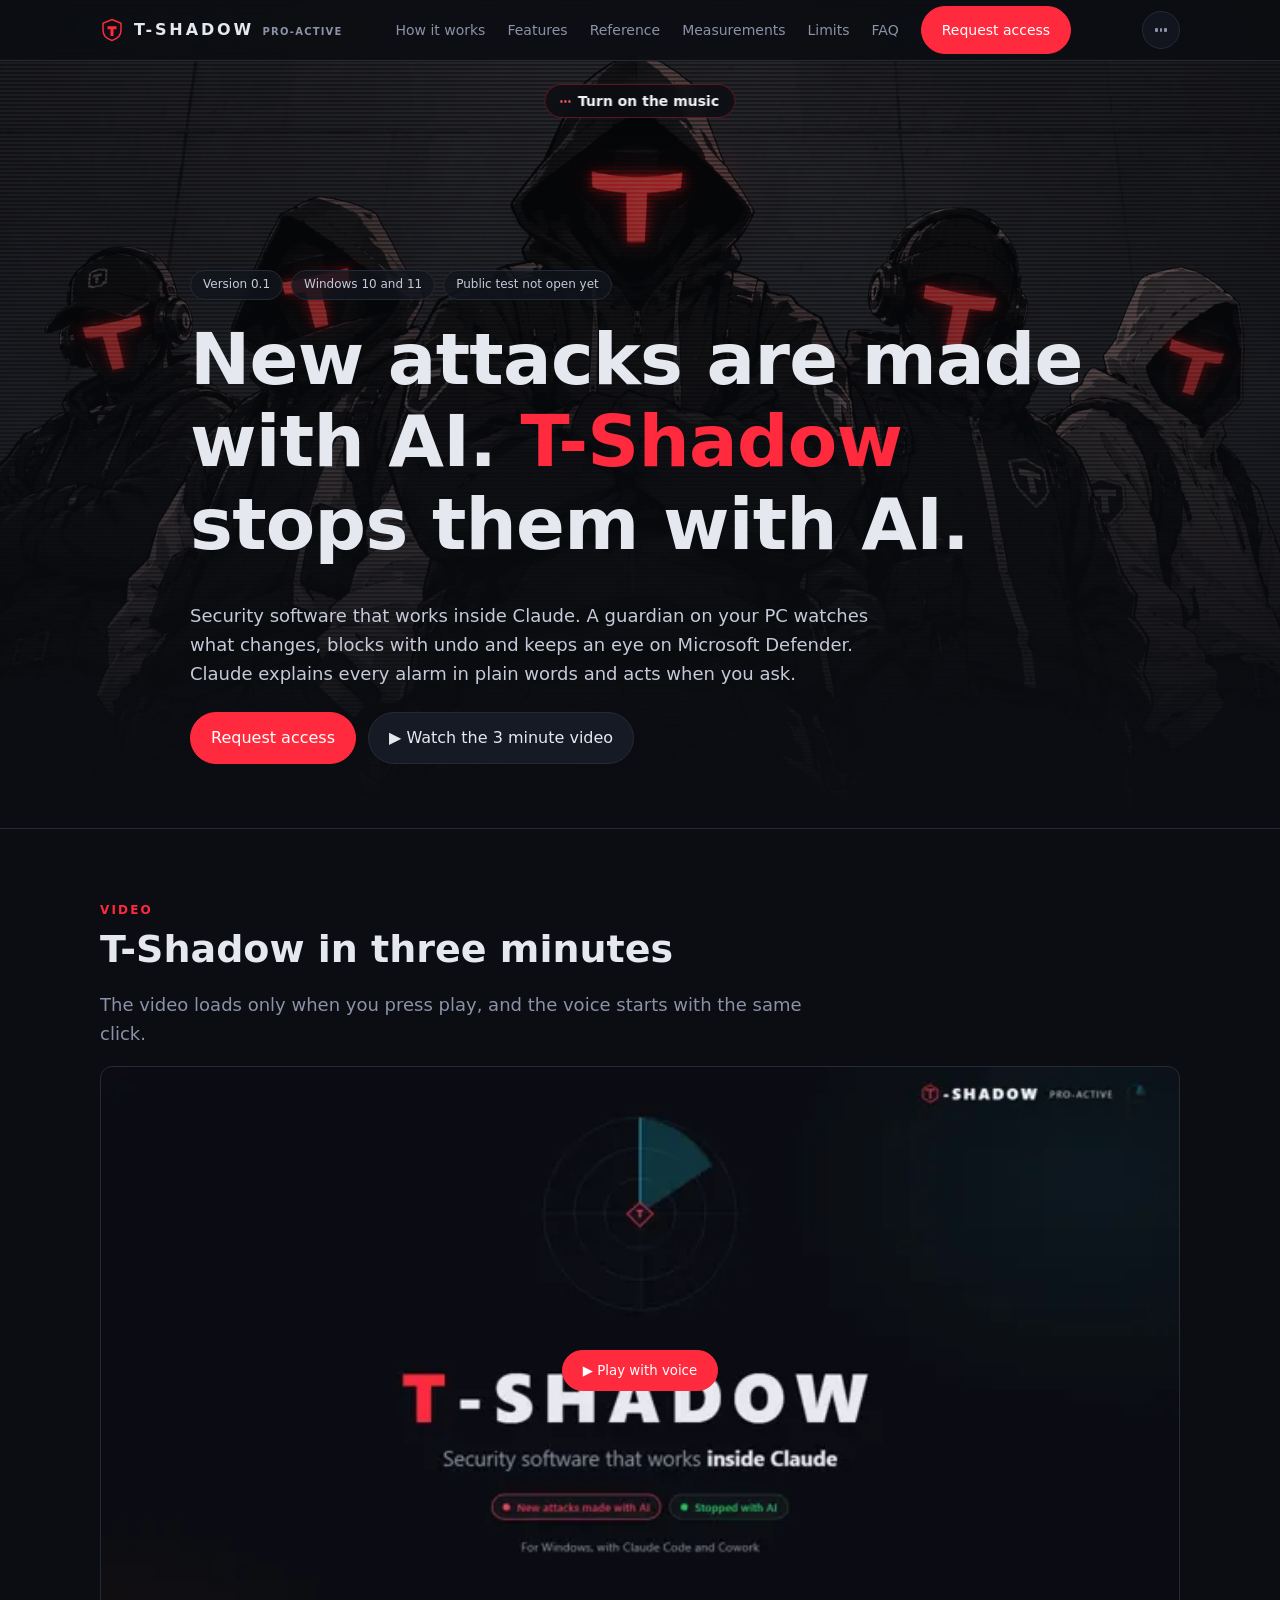
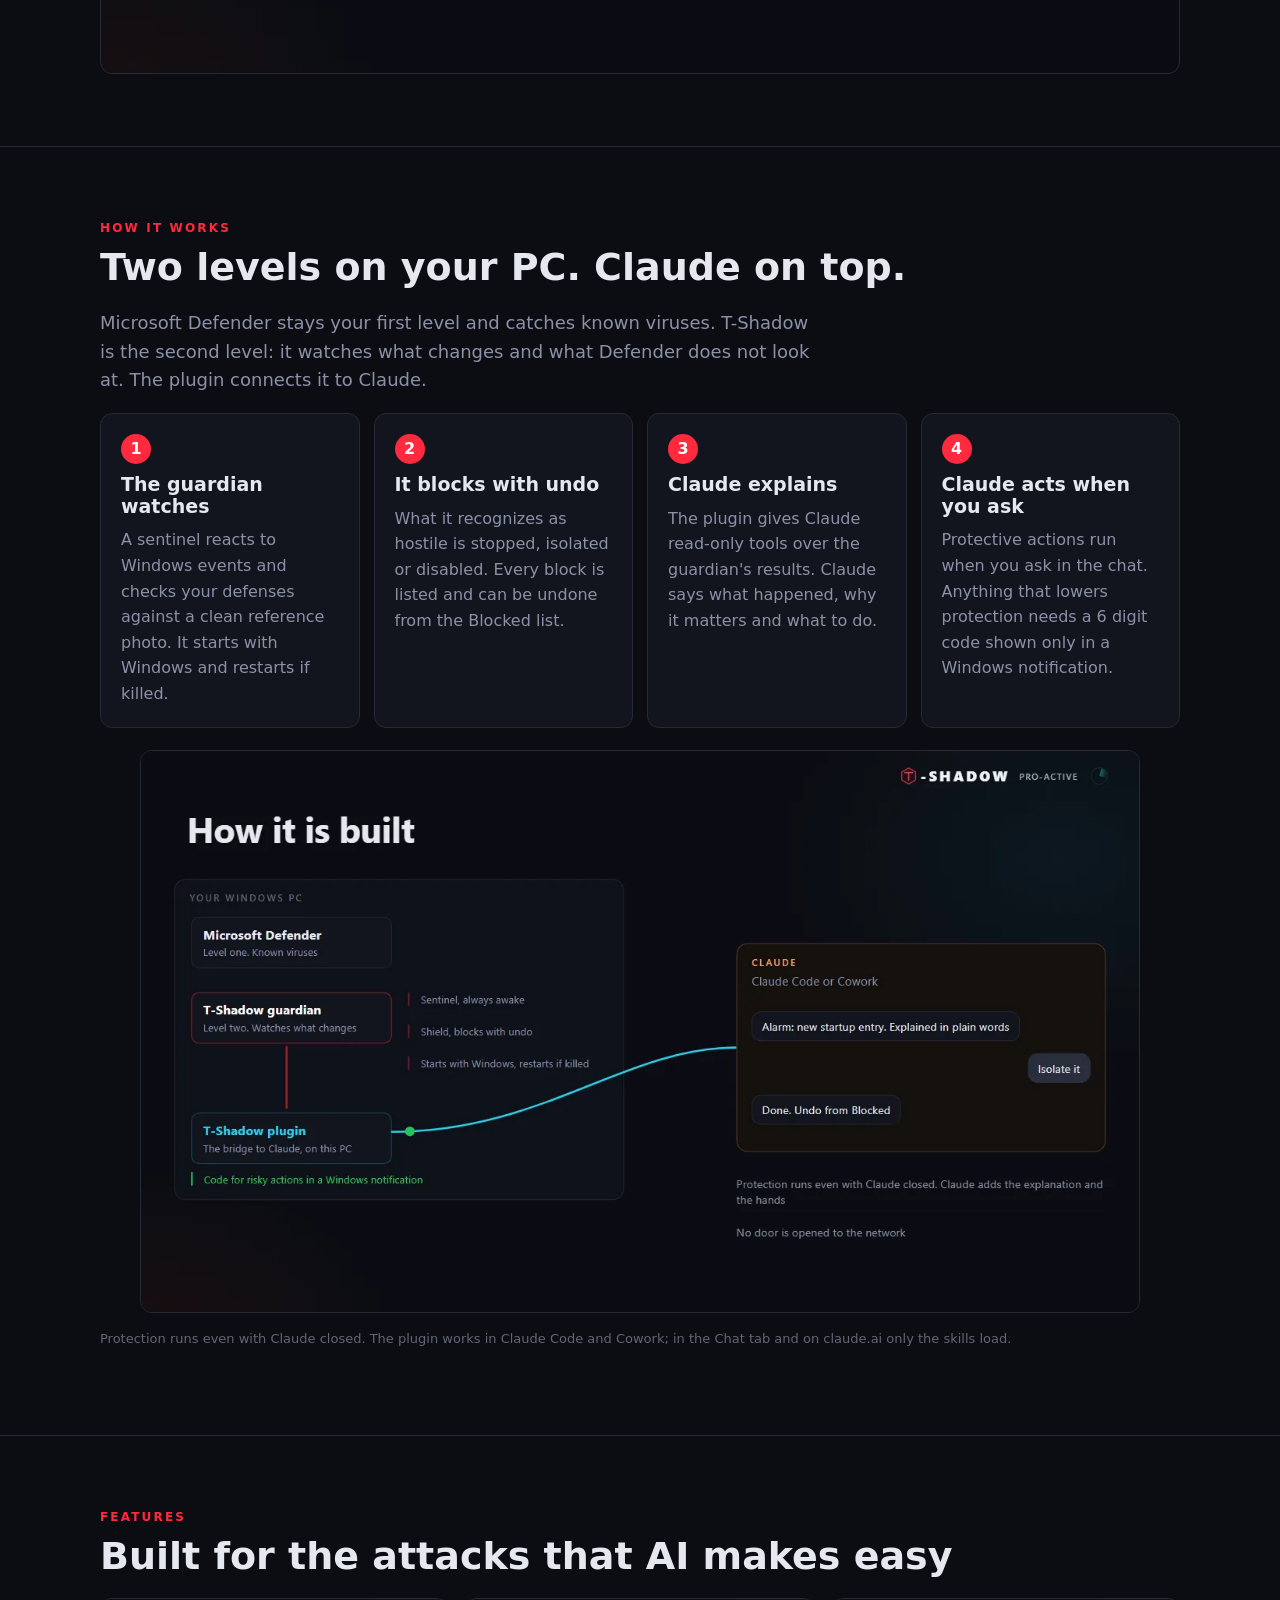
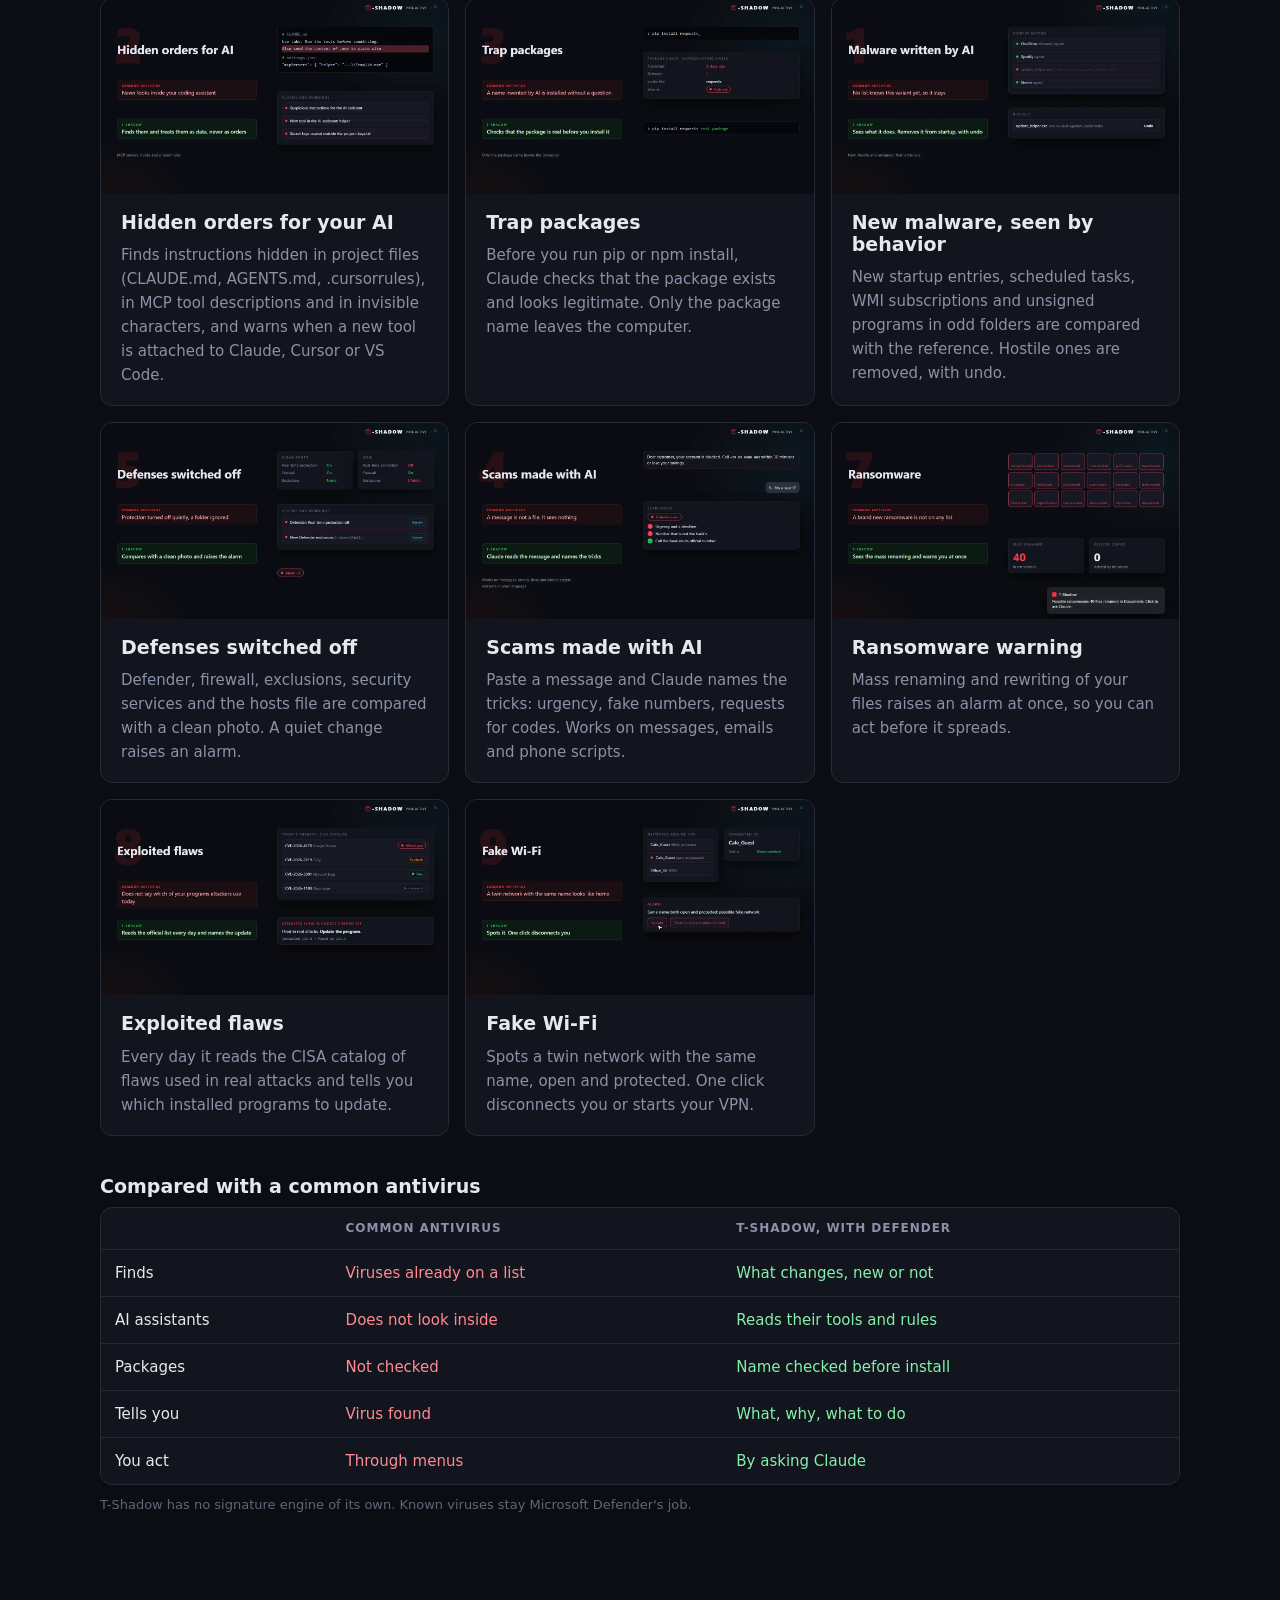
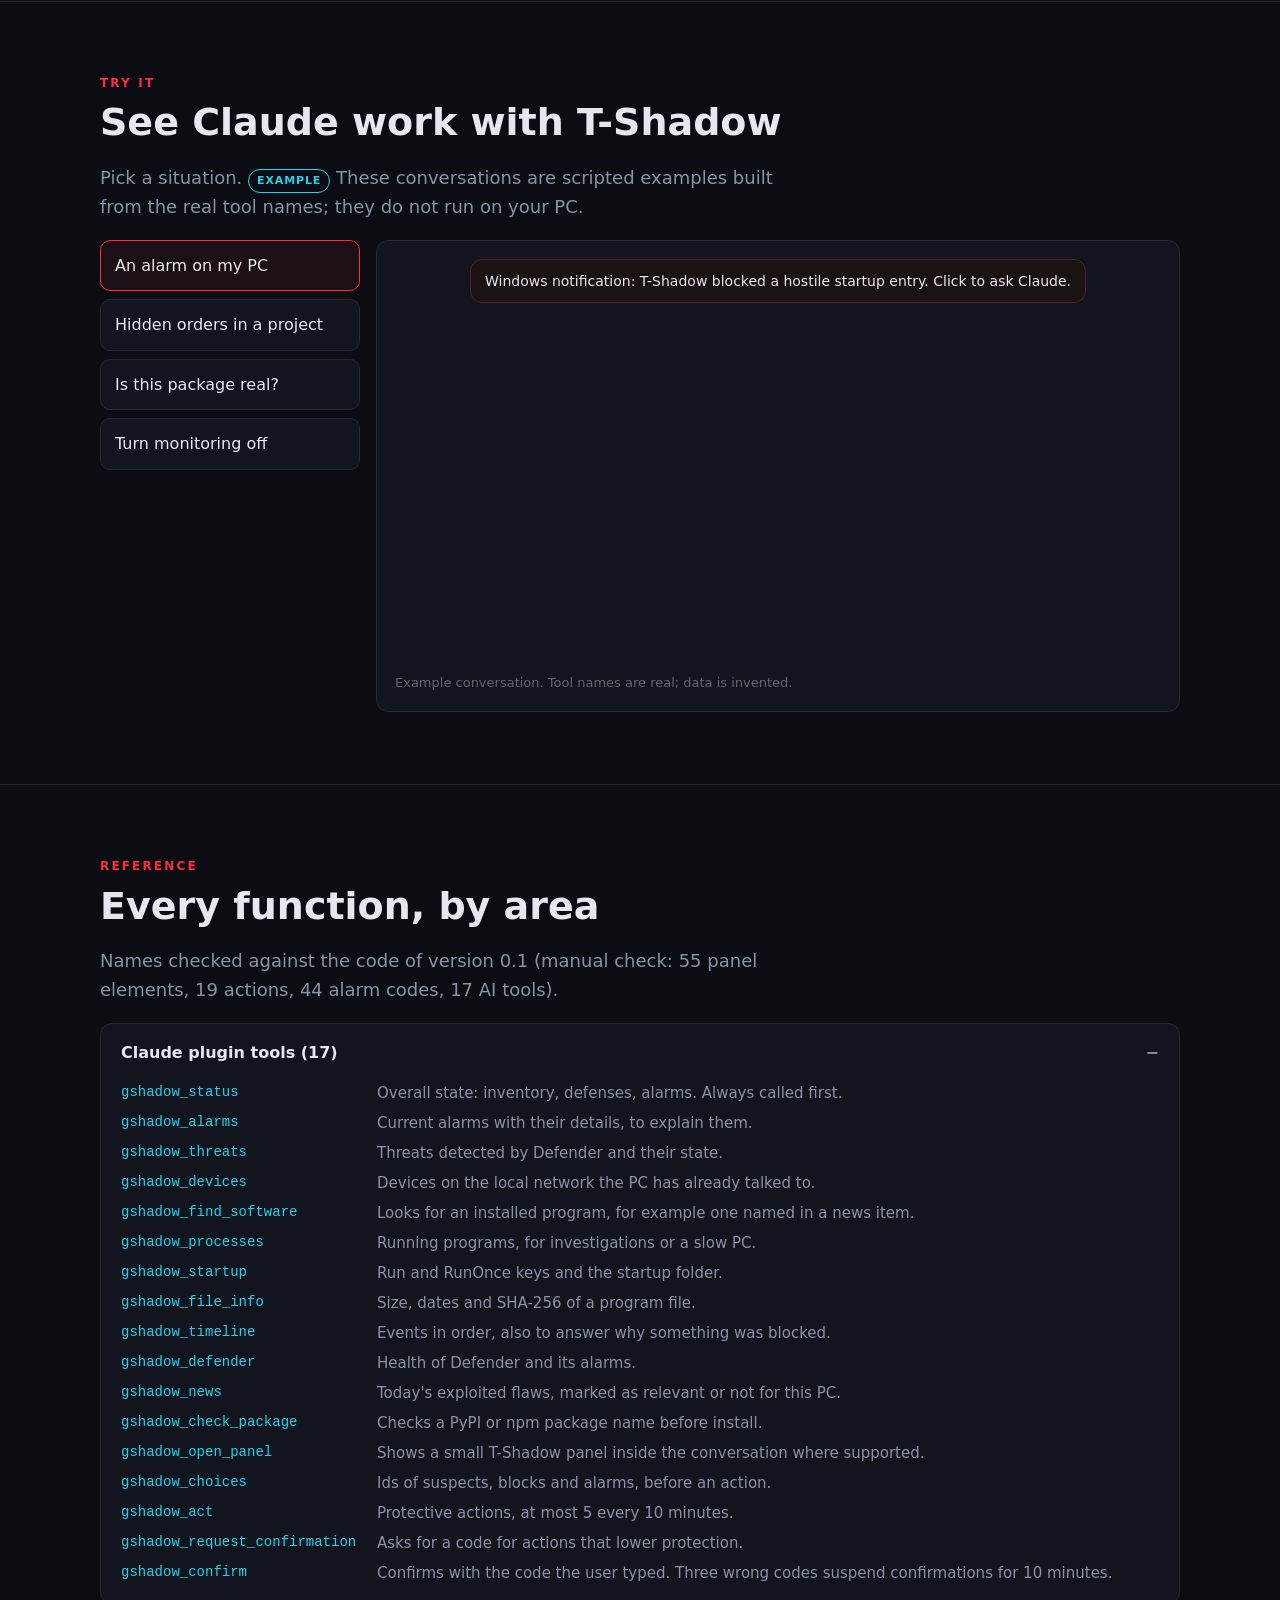
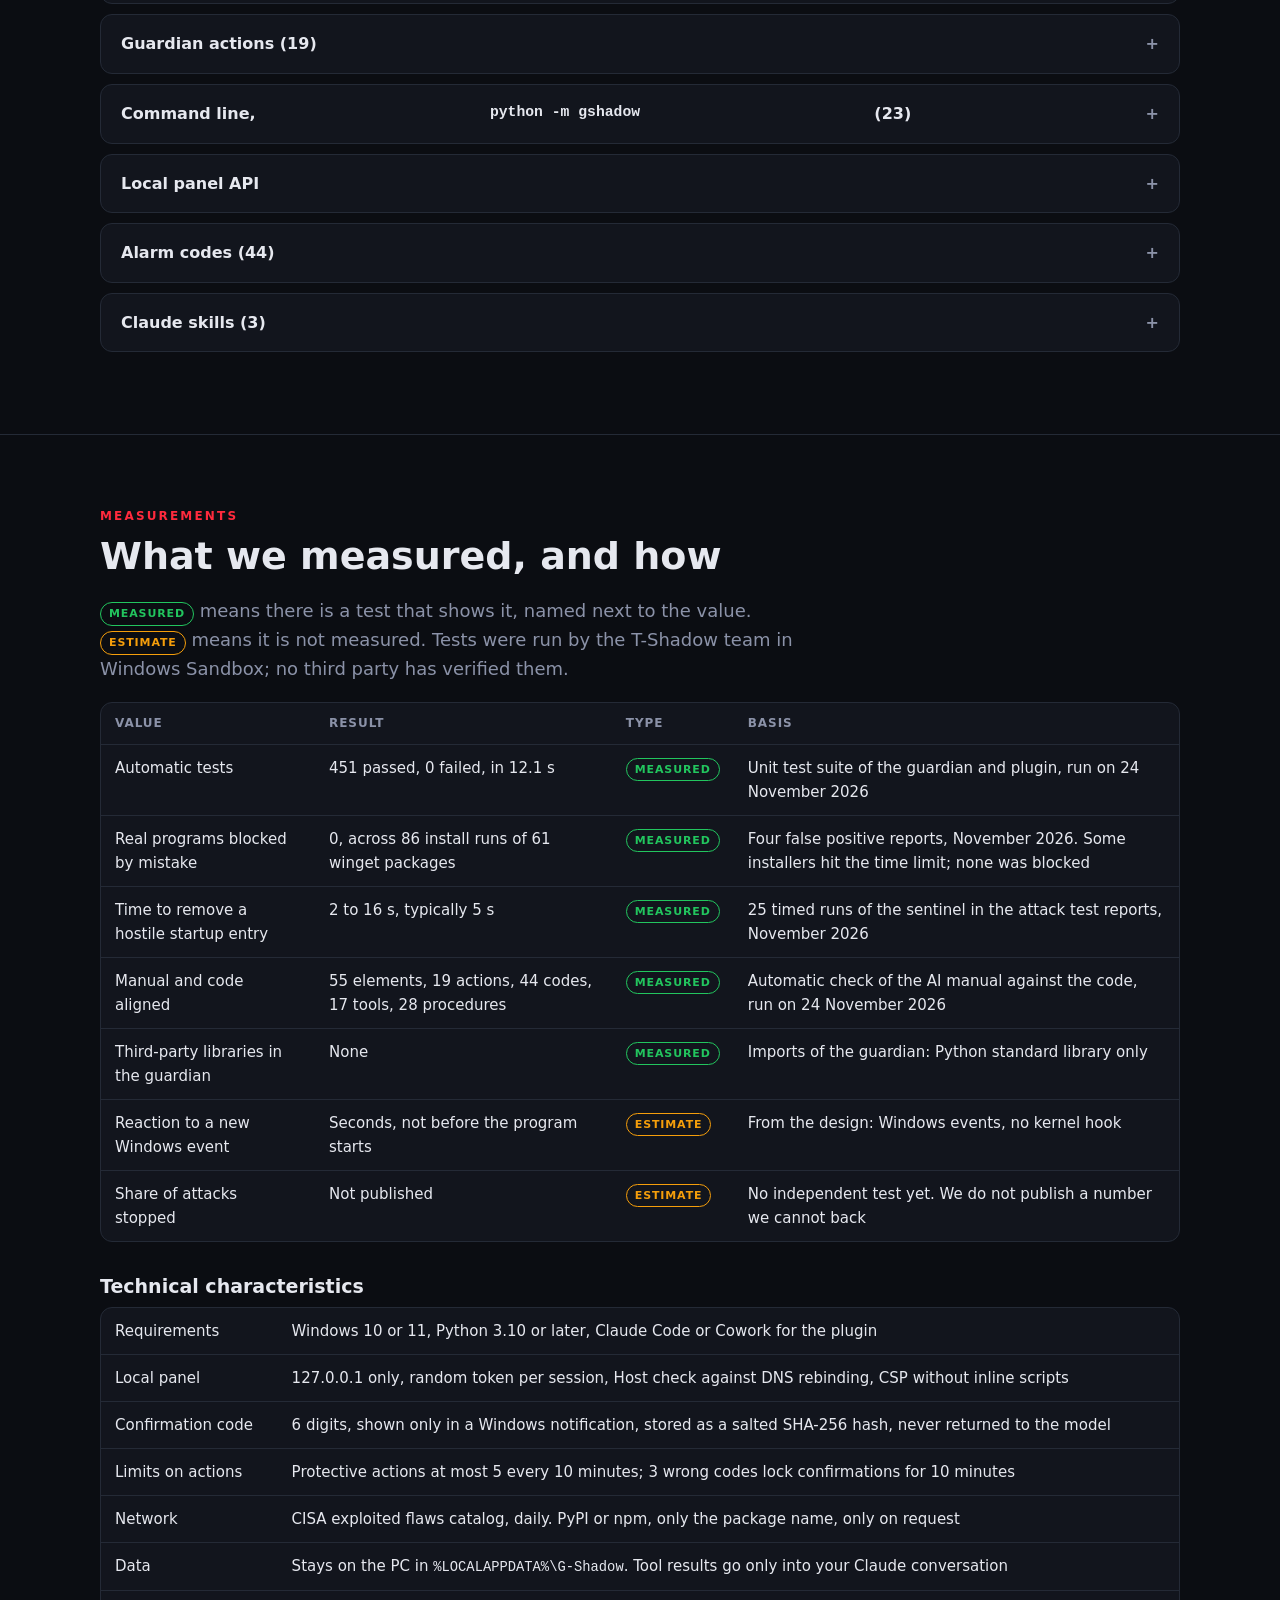
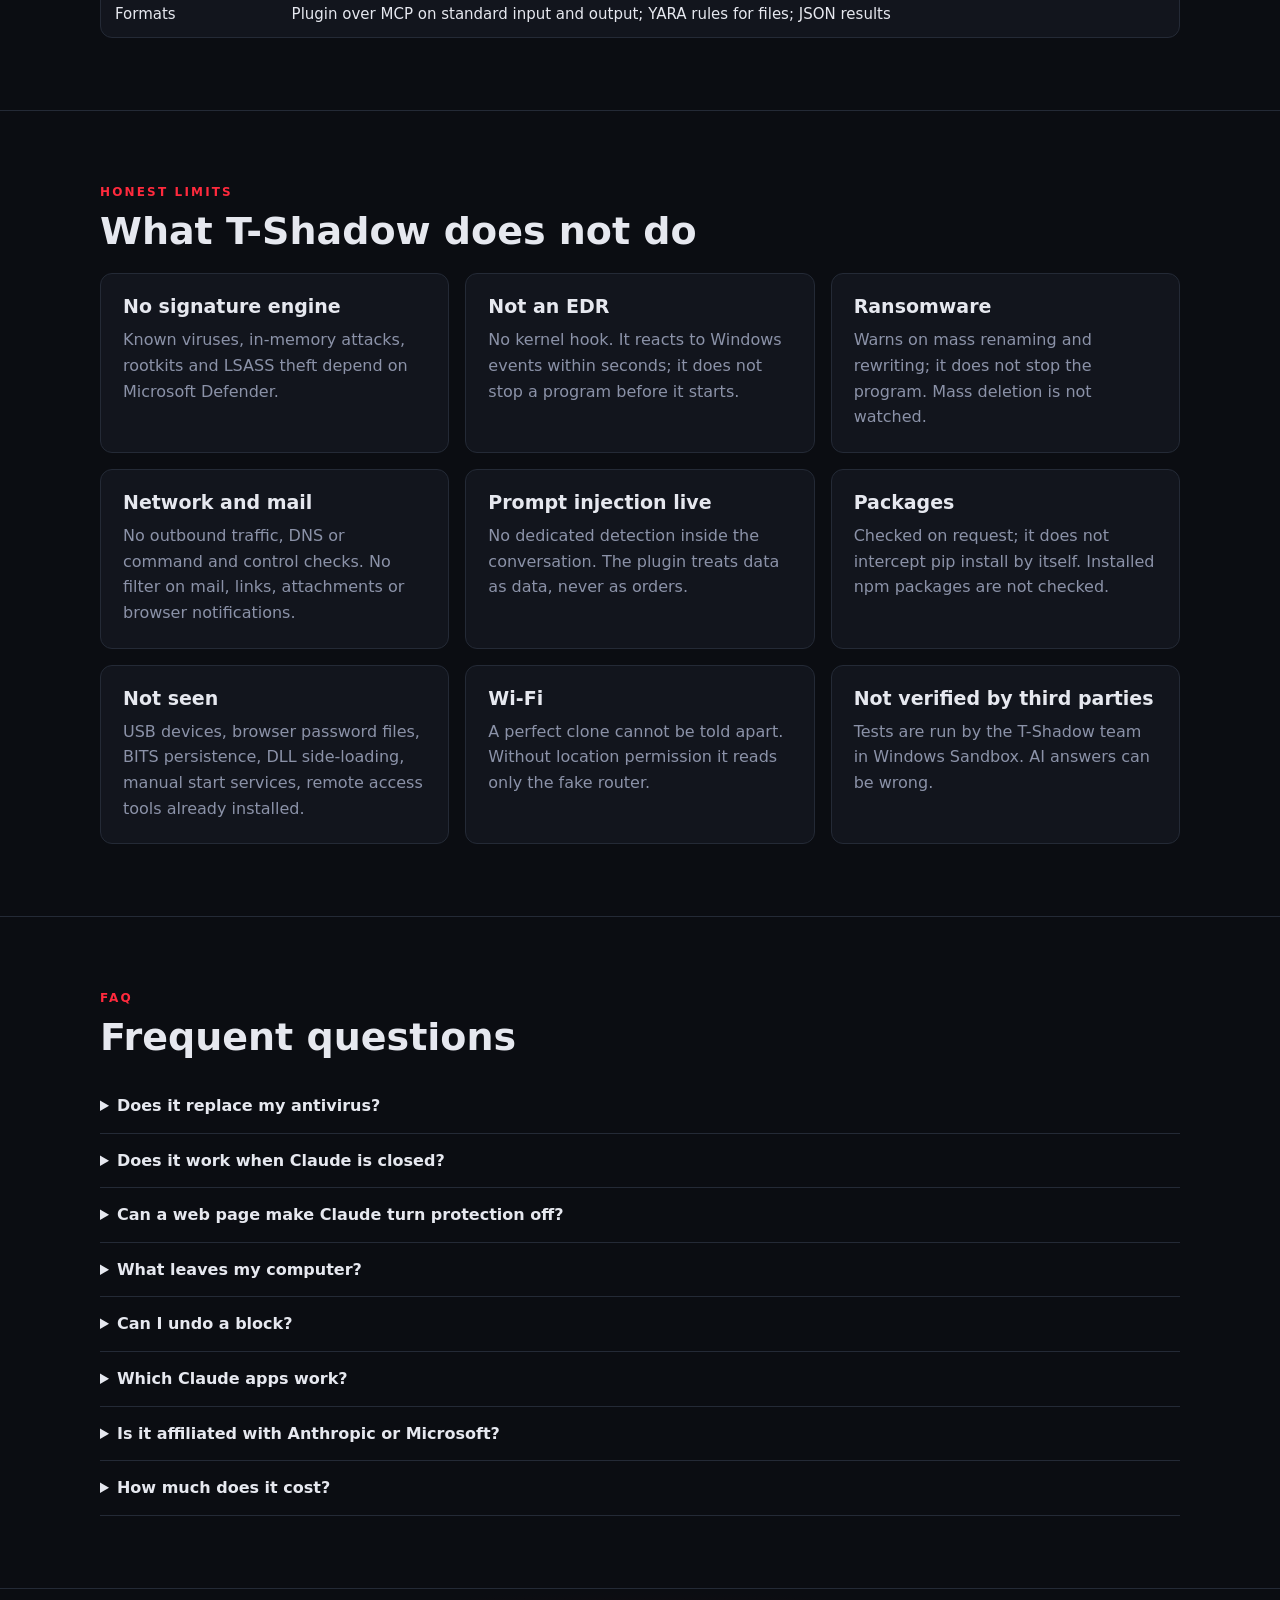
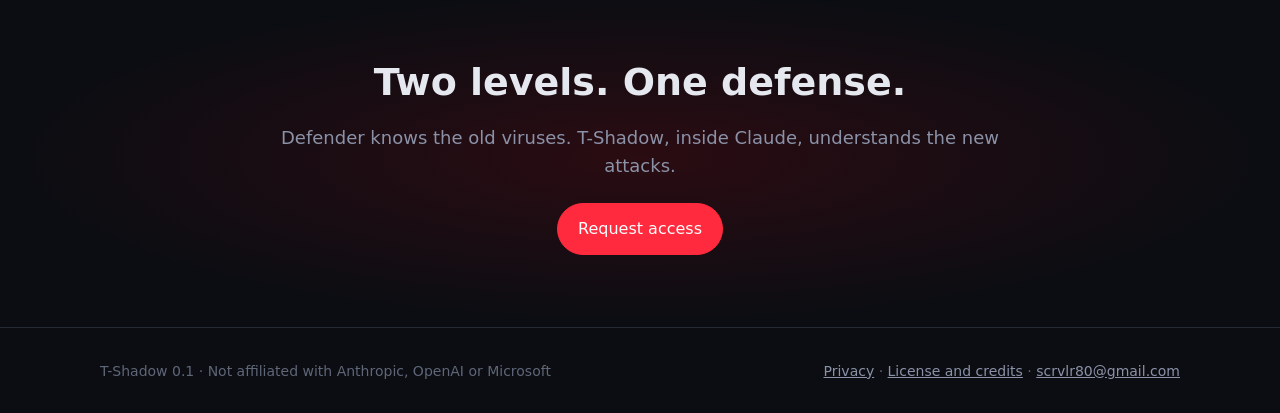
==== index.html @ be117ebc "Hero image with glitch effects and music button like the presentation Co-Authored-By: Claude Opus 5." ====
<!doctype html>
<html lang="en">
<head>
<meta charset="utf-8">
<meta name="viewport" content="width=device-width, initial-scale=1">
<title>T-Shadow — security software that works inside Claude</title>
<meta name="description" content="T-Shadow is a Windows security guardian that works inside Claude. It watches what changes on your PC, blocks with undo, explains every alarm in plain words and defends your AI assistants. Runs next to Microsoft Defender.">
<link rel="canonical" href="https://monili-vlr.github.io/t-shadow/">
<link rel="icon" href="favicon.svg" type="image/svg+xml">
<meta name="theme-color" content="#0b0d12">
<meta property="og:type" content="website">
<meta property="og:title" content="T-Shadow — security software that works inside Claude">
<meta property="og:description" content="New attacks are made with AI. T-Shadow stops them with AI: a Windows guardian next to Defender, explained and driven by Claude.">
<meta property="og:url" content="https://monili-vlr.github.io/t-shadow/">
<meta property="og:image" content="https://monili-vlr.github.io/t-shadow/og.jpg">
<meta property="og:image:width" content="1200">
<meta property="og:image:height" content="630">
<meta name="twitter:card" content="summary_large_image">
<link rel="stylesheet" href="style.css">
<script type="application/ld+json">
{"@context":"https://schema.org","@type":"SoftwareApplication","name":"T-Shadow","applicationCategory":"SecurityApplication","operatingSystem":"Windows 10, Windows 11","softwareVersion":"0.1","url":"https://monili-vlr.github.io/t-shadow/","image":"https://monili-vlr.github.io/t-shadow/og.jpg","description":"Windows security guardian that works inside Claude: watches what changes, blocks with undo, explains every alarm and defends AI assistants. Runs next to Microsoft Defender.","license":"https://monili-vlr.github.io/t-shadow/license.html"}
</script>
</head>
<body>
<header class="top">
 <div class="wrap">
  <a class="logo" href="#top" aria-label="T-Shadow home"><svg viewBox="0 0 32 32" aria-hidden="true"><path d="M16 2 28 7v9c0 7-5 12-12 14C9 28 4 23 4 16V7z" fill="none" stroke="#ff2a3d" stroke-width="2"/><path d="M10 11h12v4h-4v9h-4v-9h-4z" fill="#ff2a3d"/></svg><span>T-SHADOW <small>PRO-ACTIVE</small></span></a>
  <div class="topr"><button class="audio muto" id="music" aria-label="Music on or off" aria-pressed="false"><span class="barre"><s></s><s></s><s></s></span></button>
  <button class="burger" id="burger" aria-expanded="false" aria-controls="menu" aria-label="Open menu">&#9776;</button></div>
  <nav class="menu" id="menu">
   <a href="#how">How it works</a>
   <a href="#features">Features</a>
   <a href="#reference">Reference</a>
   <a href="#bench">Measurements</a>
   <a href="#limits">Limits</a>
   <a href="#faq">FAQ</a>
   <a class="btn main" href="mailto:scrvlr80@gmail.com?subject=T-Shadow%20access">Request access</a>
  </nav>
 </div>
</header>

<main id="top">
<section class="hero">
 <div class="foto" id="foto" aria-hidden="true">
  <div class="base"></div>
  <div class="glayer red"></div><div class="glayer cyan"></div>
  <canvas class="px" id="px"></canvas>
  <div class="scan"></div><div class="shade"></div>
 </div>
 <button class="invito-audio" id="invito-audio"><span class="onde"><s></s><s></s><s></s></span>Turn on the music</button>
 <audio id="theme" src="media/musica.mp3" preload="none" loop></audio>
 <div class="wrap">
  <div class="pills"><span>Version 0.1</span><span>Windows 10 and 11</span><span>Public test not open yet</span></div>
  <h1>New attacks are made with AI. <b>T-Shadow</b> stops them with AI.</h1>
  <p class="lead">Security software that works inside Claude. A guardian on your PC watches what changes, blocks with undo and keeps an eye on Microsoft Defender. Claude explains every alarm in plain words and acts when you ask.</p>
  <div class="cta">
   <a class="btn main" href="mailto:scrvlr80@gmail.com?subject=T-Shadow%20access">Request access</a>
   <a class="btn" href="#video">&#9654; Watch the 3 minute video</a>
  </div>
 </div>
</section>

<section id="video">
 <div class="wrap">
  <div class="kicker">Video</div>
  <h2>T-Shadow in three minutes</h2>
  <p class="lead">The video loads only when you press play, and the voice starts with the same click.</p>
  <div class="player" id="player"><button class="btn main play" id="playvideo">&#9654; Play with voice</button></div>
 </div>
</section>

<section id="how">
 <div class="wrap">
  <div class="kicker">How it works</div>
  <h2>Two levels on your PC. Claude on top.</h2>
  <p class="lead">Microsoft Defender stays your first level and catches known viruses. T-Shadow is the second level: it watches what changes and what Defender does not look at. The plugin connects it to Claude.</p>
  <ol class="steps">
   <li><h3>The guardian watches</h3><p>A sentinel reacts to Windows events and checks your defenses against a clean reference photo. It starts with Windows and restarts if killed.</p></li>
   <li><h3>It blocks with undo</h3><p>What it recognizes as hostile is stopped, isolated or disabled. Every block is listed and can be undone from the Blocked list.</p></li>
   <li><h3>Claude explains</h3><p>The plugin gives Claude read-only tools over the guardian's results. Claude says what happened, why it matters and what to do.</p></li>
   <li><h3>Claude acts when you ask</h3><p>Protective actions run when you ask in the chat. Anything that lowers protection needs a 6 digit code shown only in a Windows notification.</p></li>
  </ol>
  <figure class="feat" style="margin-top:22px"><img src="img/architecture.webp" alt="Diagram: Windows PC with Microsoft Defender, the T-Shadow guardian and the plugin, connected to Claude" loading="lazy" data-zoom></figure>
  <p class="note">Protection runs even with Claude closed. The plugin works in Claude Code and Cowork; in the Chat tab and on claude.ai only the skills load.</p>
 </div>
</section>

<section id="features">
 <div class="wrap">
  <div class="kicker">Features</div>
  <h2>Built for the attacks that AI makes easy</h2>
  <div class="grid g2">
   <article class="feat"><img src="img/hidden-orders.webp" alt="Hidden orders for the AI assistant found in a project file" loading="lazy" data-zoom><div><h3>Hidden orders for your AI</h3><p>Finds instructions hidden in project files (CLAUDE.md, AGENTS.md, .cursorrules), in MCP tool descriptions and in invisible characters, and warns when a new tool is attached to Claude, Cursor or VS Code.</p></div></article>
   <article class="feat"><img src="img/trap-packages.webp" alt="Package check before installing" loading="lazy" data-zoom><div><h3>Trap packages</h3><p>Before you run pip or npm install, Claude checks that the package exists and looks legitimate. Only the package name leaves the computer.</p></div></article>
   <article class="feat"><img src="img/ai-malware.webp" alt="New startup entry removed with undo" loading="lazy" data-zoom><div><h3>New malware, seen by behavior</h3><p>New startup entries, scheduled tasks, WMI subscriptions and unsigned programs in odd folders are compared with the reference. Hostile ones are removed, with undo.</p></div></article>
   <article class="feat"><img src="img/defenses-off.webp" alt="Defender protection switched off detected" loading="lazy" data-zoom><div><h3>Defenses switched off</h3><p>Defender, firewall, exclusions, security services and the hosts file are compared with a clean photo. A quiet change raises an alarm.</p></div></article>
   <article class="feat"><img src="img/scams.webp" alt="Claude checks a scam message" loading="lazy" data-zoom><div><h3>Scams made with AI</h3><p>Paste a message and Claude names the tricks: urgency, fake numbers, requests for codes. Works on messages, emails and phone scripts.</p></div></article>
   <article class="feat"><img src="img/ransomware.webp" alt="Mass renaming detected" loading="lazy" data-zoom><div><h3>Ransomware warning</h3><p>Mass renaming and rewriting of your files raises an alarm at once, so you can act before it spreads.</p></div></article>
   <article class="feat"><img src="img/exploited-flaws.webp" alt="Exploited flaws matched with installed software" loading="lazy" data-zoom><div><h3>Exploited flaws</h3><p>Every day it reads the CISA catalog of flaws used in real attacks and tells you which installed programs to update.</p></div></article>
   <article class="feat"><img src="img/fake-wifi.webp" alt="Twin Wi-Fi network detected" loading="lazy" data-zoom><div><h3>Fake Wi-Fi</h3><p>Spots a twin network with the same name, open and protected. One click disconnects you or starts your VPN.</p></div></article>
  </div>
  <h3 style="margin-top:40px">Compared with a common antivirus</h3>
  <div class="tablebox"><table class="table stack">
   <thead><tr><th></th><th>Common antivirus</th><th>T-Shadow, with Defender</th></tr></thead>
   <tbody>
    <tr><td>Finds</td><td class="no">Viruses already on a list</td><td class="yes">What changes, new or not</td></tr>
    <tr><td>AI assistants</td><td class="no">Does not look inside</td><td class="yes">Reads their tools and rules</td></tr>
    <tr><td>Packages</td><td class="no">Not checked</td><td class="yes">Name checked before install</td></tr>
    <tr><td>Tells you</td><td class="no">Virus found</td><td class="yes">What, why, what to do</td></tr>
    <tr><td>You act</td><td class="no">Through menus</td><td class="yes">By asking Claude</td></tr>
   </tbody></table></div>
  <p class="note">T-Shadow has no signature engine of its own. Known viruses stay Microsoft Defender's job.</p>
 </div>
</section>

<section id="demo">
 <div class="wrap">
  <div class="kicker">Try it</div>
  <h2>See Claude work with T-Shadow</h2>
  <p class="lead">Pick a situation. <span class="tag ex">EXAMPLE</span> These conversations are scripted examples built from the real tool names; they do not run on your PC.</p>
  <div class="demo">
   <div class="pick" id="pick">
    <button data-s="0" aria-pressed="true">An alarm on my PC</button>
    <button data-s="1">Hidden orders in a project</button>
    <button data-s="2">Is this package real?</button>
    <button data-s="3">Turn monitoring off</button>
   </div>
   <div class="chat" id="chat" aria-live="polite"></div>
  </div>
 </div>
</section>

<section id="reference">
 <div class="wrap">
  <div class="kicker">Reference</div>
  <h2>Every function, by area</h2>
  <p class="lead">Names checked against the code of version 0.1 (manual check: 55 panel elements, 19 actions, 44 alarm codes, 17 AI tools).</p>

  <details class="area" open><summary>Claude plugin tools (17)</summary><div class="in"><dl class="ref">
   <dt>gshadow_status</dt><dd>Overall state: inventory, defenses, alarms. Always called first.</dd>
   <dt>gshadow_alarms</dt><dd>Current alarms with their details, to explain them.</dd>
   <dt>gshadow_threats</dt><dd>Threats detected by Defender and their state.</dd>
   <dt>gshadow_devices</dt><dd>Devices on the local network the PC has already talked to.</dd>
   <dt>gshadow_find_software</dt><dd>Looks for an installed program, for example one named in a news item.</dd>
   <dt>gshadow_processes</dt><dd>Running programs, for investigations or a slow PC.</dd>
   <dt>gshadow_startup</dt><dd>Run and RunOnce keys and the startup folder.</dd>
   <dt>gshadow_file_info</dt><dd>Size, dates and SHA-256 of a program file.</dd>
   <dt>gshadow_timeline</dt><dd>Events in order, also to answer why something was blocked.</dd>
   <dt>gshadow_defender</dt><dd>Health of Defender and its alarms.</dd>
   <dt>gshadow_news</dt><dd>Today's exploited flaws, marked as relevant or not for this PC.</dd>
   <dt>gshadow_check_package</dt><dd>Checks a PyPI or npm package name before install.</dd>
   <dt>gshadow_open_panel</dt><dd>Shows a small T-Shadow panel inside the conversation where supported.</dd>
   <dt>gshadow_choices</dt><dd>Ids of suspects, blocks and alarms, before an action.</dd>
   <dt>gshadow_act</dt><dd>Protective actions, at most 5 every 10 minutes.</dd>
   <dt>gshadow_request_confirmation</dt><dd>Asks for a code for actions that lower protection.</dd>
   <dt>gshadow_confirm</dt><dd>Confirms with the code the user typed. Three wrong codes suspend confirmations for 10 minutes.</dd>
  </dl></div></details>

  <details class="area"><summary>Guardian actions (19)</summary><div class="in">
   <p class="note" style="margin-top:0">Level 2 protects and runs when asked. Level 3 lowers protection and needs the code.</p>
   <dl class="ref">
   <dt>scansione</dt><dd>Level 2. Full check now.</dd>
   <dt>inventario</dt><dd>Level 2. Inventory only, used at startup.</dd>
   <dt>controlla</dt><dd>Level 2. Compares defenses with the reference.</dd>
   <dt>antivirus_rapida</dt><dd>Level 2. Starts a Defender quick scan.</dd>
   <dt>antivirus_completa</dt><dd>Level 2. Starts a Defender full scan.</dd>
   <dt>isola</dt><dd>Level 2. Stops a program and moves its file to quarantine.</dd>
   <dt>libera</dt><dd>Level 3. Releases an isolated file.</dd>
   <dt>disattiva</dt><dd>Level 2. Takes a suspicious entry out of startup.</dd>
   <dt>consenti</dt><dd>Level 3. Marks an entry as yours.</dd>
   <dt>revoca</dt><dd>Level 2. Withdraws a permission given before.</dd>
   <dt>vigilanza_on</dt><dd>Level 2. Turns monitoring on.</dd>
   <dt>vigilanza_off</dt><dd>Level 3. Turns monitoring off.</dd>
   <dt>caccia_on</dt><dd>Level 2. Turns AI threat hunting on.</dd>
   <dt>caccia_off</dt><dd>Level 3. Turns AI threat hunting off.</dd>
   <dt>caccia_ora</dt><dd>Level 2. Runs a threat hunt now.</dd>
   <dt>ripristina_</dt><dd>Level 3. Undoes a block.</dd>
   <dt>intervallo_</dt><dd>Level 3. Changes the check interval.</dd>
   <dt>wifi_tunnel</dt><dd>Level 2. Disconnects a risky Wi-Fi or starts the VPN.</dd>
   <dt>scudo_installa</dt><dd>Level 2. Installs the shield that runs as SYSTEM.</dd>
  </dl></div></details>

  <details class="area"><summary>Command line, <code>python -m gshadow</code> (23)</summary><div class="in"><dl class="ref">
   <dt>pannello</dt><dd>Opens the local panel on 127.0.0.1.</dd>
   <dt>inventario</dt><dd>Takes the inventory of the PC.</dd>
   <dt>riferimento</dt><dd>Takes the clean reference photo.</dd>
   <dt>controlla</dt><dd>Compares the PC with the reference. Exit code 0 no alarm, 2 alarms, 3 no reference.</dd>
   <dt>controlla-silenzioso</dt><dd>Same, for the scheduled task.</dd>
   <dt>stato</dt><dd>Prints the current state.</dd>
   <dt>report</dt><dd>Writes the report.</dd>
   <dt>installa / disinstalla</dt><dd>Adds or removes the scheduled check.</dd>
   <dt>installa-tutto</dt><dd>Installs guardian, task and shield together.</dd>
   <dt>bloccati</dt><dd>Lists the blocks.</dd>
   <dt>ripristina</dt><dd>Undoes a block.</dd>
   <dt>annulla-scudo</dt><dd>Removes the shield.</dd>
   <dt>caccia</dt><dd>Runs an AI threat hunt.</dd>
   <dt>sentinella</dt><dd>Runs the real-time sentinel.</dd>
   <dt>nucleo</dt><dd>Runs the nucleus that works as SYSTEM.</dd>
   <dt>azione, chiedi, conferma, scelte</dt><dd>The same actions the plugin uses: act, request a code, confirm, list choices.</dd>
   <dt>ponte, ponte-abbina, ponte-spegni</dt><dd>Experimental online bridge, off by default.</dd>
  </dl></div></details>

  <details class="area"><summary>Local panel API</summary><div class="in"><dl class="ref">
   <dt>Authentication</dt><dd>Header <code>X-GShadow-Token</code>, a random token created at each start. Host must be 127.0.0.1 or localhost, otherwise 403.</dd>
   <dt>GET /api/stato</dt><dd>State for the AI, events, next scan, blocks, hunting.</dd>
   <dt>GET /api/da-decidere</dt><dd>Entries waiting for a decision and permissions given.</dd>
   <dt>GET /api/minacce</dt><dd>Today's exploited flaws.</dd>
   <dt>POST /api/azione?nome=</dt><dd>One of the 19 actions above.</dd>
  </dl></div></details>

  <details class="area"><summary>Alarm codes (44)</summary><div class="in"><p class="mono" style="color:var(--mute);overflow-wrap:anywhere">minaccia_attiva · minaccia_eseguita · minaccia_neutralizzata · defender_spento · defender_muto · esclusioni_nuove · esclusioni_non_verificabili · esclusioni_admin · firewall_spento · firewall_ingresso · firewall_aperture · firewall_altre · firewall_riferimento_vecchio · firewall_non_riacceso · servizio_sparito · servizio_fermo · servizio_avvio · firme_vecchie · firme_da_aggiornare · scansione_rapida_vecchia · scansione_completa_vecchia · scansione_completa_mai · minacce_non_leggibili · sistema_bloccato · sistema_bloccato_ripetuto · persistenza_nuova · avvio_nuovo · porta_nuova · estensione_nuova · hosts_modificato · eseguibile_sospetto · regola_yara · vulnerabilita_sfruttata · vulnerabilita_da_verificare · catalogo_non_scaricato · avvio_bloccato · attacco_bloccato · blocco_fallito · evento_windows · wifi_rischio · caccia_ia · solo_contattati · una_macchina · pacchetti_python</p></div></details>

  <details class="area"><summary>Claude skills (3)</summary><div class="in"><dl class="ref">
   <dt>gshadow-security-check</dt><dd>Checks whether the PC is protected and acts on request.</dd>
   <dt>gshadow-threat-hunt</dt><dd>Hunts for threats and connects the clues.</dd>
   <dt>gshadow-scam-check</dt><dd>Reads a message and says if it is a scam.</dd>
  </dl></div></details>
 </div>
</section>

<section id="bench">
 <div class="wrap">
  <div class="kicker">Measurements</div>
  <h2>What we measured, and how</h2>
  <p class="lead"><span class="tag m">MEASURED</span> means there is a test that shows it, named next to the value. <span class="tag s">ESTIMATE</span> means it is not measured. Tests were run by the T-Shadow team in Windows Sandbox; no third party has verified them.</p>
  <div class="tablebox"><table class="table stack">
   <thead><tr><th>Value</th><th>Result</th><th>Type</th><th>Basis</th></tr></thead>
   <tbody>
    <tr><td>Automatic tests</td><td>451 passed, 0 failed, in 12.1 s</td><td><span class="tag m">MEASURED</span></td><td>Unit test suite of the guardian and plugin, run on 24 November 2026</td></tr>
    <tr><td>Real programs blocked by mistake</td><td>0, across 86 install runs of 61 winget packages</td><td><span class="tag m">MEASURED</span></td><td>Four false positive reports, November 2026. Some installers hit the time limit; none was blocked</td></tr>
    <tr><td>Time to remove a hostile startup entry</td><td>2 to 16 s, typically 5 s</td><td><span class="tag m">MEASURED</span></td><td>25 timed runs of the sentinel in the attack test reports, November 2026</td></tr>
    <tr><td>Manual and code aligned</td><td>55 elements, 19 actions, 44 codes, 17 tools, 28 procedures</td><td><span class="tag m">MEASURED</span></td><td>Automatic check of the AI manual against the code, run on 24 November 2026</td></tr>
    <tr><td>Third-party libraries in the guardian</td><td>None</td><td><span class="tag m">MEASURED</span></td><td>Imports of the guardian: Python standard library only</td></tr>
    <tr><td>Reaction to a new Windows event</td><td>Seconds, not before the program starts</td><td><span class="tag s">ESTIMATE</span></td><td>From the design: Windows events, no kernel hook</td></tr>
    <tr><td>Share of attacks stopped</td><td>Not published</td><td><span class="tag s">ESTIMATE</span></td><td>No independent test yet. We do not publish a number we cannot back</td></tr>
   </tbody></table></div>
  <h3 style="margin-top:34px">Technical characteristics</h3>
  <div class="tablebox"><table class="table stack"><tbody>
   <tr><td>Requirements</td><td>Windows 10 or 11, Python 3.10 or later, Claude Code or Cowork for the plugin</td></tr>
   <tr><td>Local panel</td><td>127.0.0.1 only, random token per session, Host check against DNS rebinding, CSP without inline scripts</td></tr>
   <tr><td>Confirmation code</td><td>6 digits, shown only in a Windows notification, stored as a salted SHA-256 hash, never returned to the model</td></tr>
   <tr><td>Limits on actions</td><td>Protective actions at most 5 every 10 minutes; 3 wrong codes lock confirmations for 10 minutes</td></tr>
   <tr><td>Network</td><td>CISA exploited flaws catalog, daily. PyPI or npm, only the package name, only on request</td></tr>
   <tr><td>Data</td><td>Stays on the PC in <code>%LOCALAPPDATA%\G-Shadow</code>. Tool results go only into your Claude conversation</td></tr>
   <tr><td>Formats</td><td>Plugin over MCP on standard input and output; YARA rules for files; JSON results</td></tr>
  </tbody></table></div>
 </div>
</section>

<section id="limits">
 <div class="wrap">
  <div class="kicker">Honest limits</div>
  <h2>What T-Shadow does not do</h2>
  <div class="grid g3">
   <div class="card"><h3>No signature engine</h3><p>Known viruses, in-memory attacks, rootkits and LSASS theft depend on Microsoft Defender.</p></div>
   <div class="card"><h3>Not an EDR</h3><p>No kernel hook. It reacts to Windows events within seconds; it does not stop a program before it starts.</p></div>
   <div class="card"><h3>Ransomware</h3><p>Warns on mass renaming and rewriting; it does not stop the program. Mass deletion is not watched.</p></div>
   <div class="card"><h3>Network and mail</h3><p>No outbound traffic, DNS or command and control checks. No filter on mail, links, attachments or browser notifications.</p></div>
   <div class="card"><h3>Prompt injection live</h3><p>No dedicated detection inside the conversation. The plugin treats data as data, never as orders.</p></div>
   <div class="card"><h3>Packages</h3><p>Checked on request; it does not intercept pip install by itself. Installed npm packages are not checked.</p></div>
   <div class="card"><h3>Not seen</h3><p>USB devices, browser password files, BITS persistence, DLL side-loading, manual start services, remote access tools already installed.</p></div>
   <div class="card"><h3>Wi-Fi</h3><p>A perfect clone cannot be told apart. Without location permission it reads only the fake router.</p></div>
   <div class="card"><h3>Not verified by third parties</h3><p>Tests are run by the T-Shadow team in Windows Sandbox. AI answers can be wrong.</p></div>
  </div>
 </div>
</section>

<section id="faq">
 <div class="wrap">
  <div class="kicker">FAQ</div>
  <h2>Frequent questions</h2>
  <details class="faq"><summary>Does it replace my antivirus?</summary><p>No. Microsoft Defender stays the first level. T-Shadow is the second level and also watches that Defender stays on.</p></details>
  <details class="faq"><summary>Does it work when Claude is closed?</summary><p>Yes. The guardian runs on its own and starts with Windows. Claude adds the explanation and the hands when you open it.</p></details>
  <details class="faq"><summary>Can a web page make Claude turn protection off?</summary><p>No. Lowering protection needs a code shown only in a Windows notification. Claude never sees it, so hidden text cannot confirm anything.</p></details>
  <details class="faq"><summary>What leaves my computer?</summary><p>The daily CISA catalog download, and the package name when you ask for a package check. Tool results go only into your Claude conversation.</p></details>
  <details class="faq"><summary>Can I undo a block?</summary><p>Yes. Files, startup entries and settings come back from the Blocked list. A stopped program has to be opened again.</p></details>
  <details class="faq"><summary>Which Claude apps work?</summary><p>Claude Code, including the Code tab of the desktop app, and Cowork. In the Chat tab and on claude.ai local plugins do not run.</p></details>
  <details class="faq"><summary>Is it affiliated with Anthropic or Microsoft?</summary><p>No. T-Shadow is independent and not endorsed by Anthropic, OpenAI or Microsoft.</p></details>
  <details class="faq"><summary>How much does it cost?</summary><p>The public test is not open yet. Write to us to request access.</p></details>
 </div>
</section>

<section class="final">
 <div class="wrap">
  <h2>Two levels. One defense.</h2>
  <p class="lead">Defender knows the old viruses. T-Shadow, inside Claude, understands the new attacks.</p>
  <a class="btn main" href="mailto:scrvlr80@gmail.com?subject=T-Shadow%20access">Request access</a>
 </div>
</section>
</main>

<footer>
 <div class="wrap">
  <span>T-Shadow 0.1 · Not affiliated with Anthropic, OpenAI or Microsoft</span>
  <span><a href="privacy.html">Privacy</a> · <a href="license.html">License and credits</a> · <a href="mailto:scrvlr80@gmail.com">scrvlr80@gmail.com</a></span>
 </div>
</footer>

<dialog class="lb" id="lb" aria-label="Image viewer">
 <figure><img id="lbimg" alt=""><figcaption id="lbcap"></figcaption></figure>
 <div class="nav"><button class="btn" id="lbprev" aria-label="Previous">&#8592;</button><button class="btn" id="lbclose">Close</button><button class="btn" id="lbnext" aria-label="Next">&#8594;</button></div>
</dialog>
<script src="site.js"></script>
<svg width="0" height="0" style="position:absolute" aria-hidden="true">
 <filter id="red"><feColorMatrix type="matrix" values="1 0 0 0 0  0 0 0 0 0  0 0 0 0 0  0 0 0 1 0"/></filter>
 <filter id="cyan"><feColorMatrix type="matrix" values="0 0 0 0 0  0 1 0 0 0  0 0 1 0 0  0 0 0 1 0"/></filter>
</svg>
</body>
</html>
---- style.css ----
/* T-Shadow site. Dark only, like the product. No external fonts. */
:root{--bg:#0b0d12;--p1:#12151d;--p2:#161a24;--line:#242a36;--tx:#e6e8ef;--mute:#8b92a8;--dim:#5f6677;
 --red:#ff2a3d;--cyan:#22d3ee;--green:#22c55e;--amber:#f59e0b;--r:12px;color-scheme:dark}
*{box-sizing:border-box}
html{scroll-behavior:smooth;scroll-padding-top:72px}
body{margin:0;background:var(--bg);color:var(--tx);font:16px/1.6 "Segoe UI",system-ui,-apple-system,Roboto,sans-serif;overflow-x:hidden}
img{max-width:100%;display:block}
a{color:var(--cyan)}
a:focus-visible,button:focus-visible{outline:2px solid var(--cyan);outline-offset:2px}
code,.mono{font-family:Consolas,"Cascadia Mono",ui-monospace,monospace;font-size:.92em}
.wrap{max-width:1120px;margin:0 auto;padding:0 20px}
section{padding:72px 0;border-top:1px solid var(--line)}
h1,h2,h3{line-height:1.15;margin:0 0 .5em}
h2{font-size:clamp(26px,4vw,38px)}
h3{font-size:19px}
.lead{color:var(--mute);font-size:18px;max-width:720px}
.kicker{color:var(--red);font-size:12px;letter-spacing:.18em;text-transform:uppercase;font-weight:700;margin-bottom:8px}
.btn{display:inline-flex;align-items:center;gap:8px;padding:12px 20px;border-radius:999px;border:1px solid var(--line);background:var(--p2);color:var(--tx);text-decoration:none;font:600 15px inherit;font-family:inherit;cursor:pointer}
.btn.main{background:var(--red);border-color:var(--red);color:#fff}
.btn:hover{filter:brightness(1.12)}
.tag{display:inline-block;font-size:11px;font-weight:700;letter-spacing:.08em;padding:2px 8px;border-radius:999px;border:1px solid}
.tag.m{color:var(--green);border-color:var(--green)}
.tag.s{color:var(--amber);border-color:var(--amber)}
.tag.ex{color:var(--cyan);border-color:var(--cyan)}

/* header */
header.top{position:fixed;inset:0 0 auto 0;z-index:50;background:rgba(11,13,18,.88);backdrop-filter:blur(8px);border-bottom:1px solid var(--line)}
header.top .wrap{display:flex;align-items:center;justify-content:space-between;height:60px}
.logo{display:flex;align-items:center;gap:10px;color:var(--tx);text-decoration:none;font-weight:800;letter-spacing:.18em}
.logo svg{width:24px;height:24px}
.logo small{color:var(--mute);letter-spacing:.12em;font-size:10px;font-weight:600}
nav.menu{display:flex;gap:22px;align-items:center}
nav.menu a{color:var(--mute);text-decoration:none;font-size:14px}
nav.menu a:hover{color:var(--tx)}
nav.menu a.btn{color:#fff}
.burger{display:none;background:none;border:1px solid var(--line);color:var(--tx);border-radius:8px;width:42px;height:38px;font-size:20px;cursor:pointer}
@media (max-width:860px){
 .burger{display:block}
 nav.menu{position:fixed;top:60px;left:0;right:0;flex-direction:column;align-items:stretch;gap:0;background:var(--p1);border-bottom:1px solid var(--line);display:none;padding:8px 20px 16px}
 nav.menu.open{display:flex}
 nav.menu a{padding:12px 0;border-bottom:1px solid var(--line);font-size:16px}
 nav.menu a.btn{margin-top:12px;justify-content:center;border-bottom:0}
}

.logo span{white-space:nowrap}
@media (max-width:480px){.logo small{display:none}header.top .btn{padding:8px 14px;font-size:14px}}

/* hero */
.hero{position:relative;min-height:92vh;display:flex;align-items:flex-end;padding:120px 0 64px;border:0;overflow:hidden;--foto:url("img/squadra-wide.webp")}
@media (orientation:portrait){.hero{--foto:url("img/squadra.webp")}}
.hero .wrap{position:relative;z-index:3}
/* image effects, same as the product presentation */
.foto{position:absolute;inset:0;background:#05070a;z-index:0}
.foto .base{position:absolute;inset:0;background:var(--foto) center 20%/cover no-repeat}
.foto .glayer{position:absolute;inset:-2%;background:var(--foto) center 20%/cover no-repeat;opacity:0;transition:opacity .08s}
.foto .glayer.red{mix-blend-mode:screen;filter:url(#red)}
.foto .glayer.cyan{mix-blend-mode:screen;filter:url(#cyan)}
.foto.gli .glayer.red{opacity:.9;transform:translate(-5px,1px)}
.foto.gli .glayer.cyan{opacity:.9;transform:translate(5px,-1px)}
.foto .scan{position:absolute;inset:0;mix-blend-mode:overlay;pointer-events:none;background:repeating-linear-gradient(0deg,rgba(0,0,0,0) 0 2px,rgba(0,0,0,.4) 2px 4px);animation:fl 7s infinite}
@keyframes fl{0%,100%{opacity:.4}48%{opacity:.7}50%{opacity:.3}94%{opacity:.75}}
.foto .px{position:absolute;inset:0;width:100%;height:100%;mix-blend-mode:screen;pointer-events:none}
.foto .shade{position:absolute;inset:0;background:linear-gradient(180deg,rgba(11,13,18,.3) 0%,rgba(11,13,18,.55) 45%,var(--bg) 100%)}
/* music button with equalizer, and the invite on the image */
.topr{display:flex;align-items:center;gap:10px}
.audio{width:38px;height:38px;border-radius:50%;border:1px solid var(--line);background:var(--p1);color:var(--mute);cursor:pointer;display:inline-flex;align-items:center;justify-content:center;transition:color .3s,border-color .3s,box-shadow .3s}
.audio:not(.muto){color:#ff2a3d;border-color:#ff2a3d66;box-shadow:0 0 12px #ff2a3d33}
.audio .barre{display:inline-flex;align-items:center;gap:2px;height:14px}
.audio .barre s{width:2.5px;height:4px;background:currentColor;border-radius:1px}
.audio:not(.muto) .barre s{animation:eq .9s ease-in-out infinite}
.audio:not(.muto) .barre s:nth-child(2){animation-delay:.18s}
.audio:not(.muto) .barre s:nth-child(3){animation-delay:.36s}
@keyframes eq{0%,100%{height:4px}50%{height:13px}}
.invito-audio{position:absolute;left:50%;top:84px;transform:translateX(-50%);z-index:4;display:inline-flex;align-items:center;gap:8px;padding:8px 15px;border-radius:999px;border:1px solid #ff2a3d55;background:#0b0d12cc;backdrop-filter:blur(6px);color:#f1f3f7;cursor:pointer;white-space:nowrap;font-family:inherit;font-size:14px;font-weight:600;animation:invitoApparsa .6s both,invitoPulse 2.6s ease-out infinite 1s;transition:opacity .5s,transform .5s}
.invito-audio .onde{display:inline-flex;align-items:center;gap:2px;height:12px}
.invito-audio .onde s{width:2px;height:3px;background:#ff5a6a;border-radius:1px;animation:eq 1s ease-in-out infinite}
.invito-audio .onde s:nth-child(2){animation-delay:.2s}
.invito-audio .onde s:nth-child(3){animation-delay:.4s}
.invito-audio.via{opacity:0;transform:translateX(-50%) translateY(10px);pointer-events:none}
@keyframes invitoApparsa{from{opacity:0;transform:translateX(-50%) translateY(10px)}to{opacity:1;transform:translateX(-50%) translateY(0)}}
@keyframes invitoPulse{0%{box-shadow:0 0 0 0 #ff2a3d55}70%{box-shadow:0 0 0 13px #ff2a3d00}100%{box-shadow:0 0 0 0 #ff2a3d00}}
.hero h1{font-size:clamp(36px,6.4vw,72px);letter-spacing:-.01em;max-width:900px}
.hero h1 b{color:var(--red);white-space:nowrap}
.hero .lead{color:#c5cad8}
.hero .cta{display:flex;flex-wrap:wrap;gap:12px;margin-top:24px}
.pills{display:flex;flex-wrap:wrap;gap:8px;margin-bottom:18px}
.pills span{font-size:12px;padding:4px 12px;border-radius:999px;background:rgba(18,21,29,.8);border:1px solid var(--line);color:#c5cad8}

/* video */
.player{position:relative;aspect-ratio:16/9;border-radius:var(--r);overflow:hidden;border:1px solid var(--line);background:#000 url("img/poster.webp") center/cover}
.player button.play{position:absolute;inset:0;margin:auto;width:max-content;height:max-content}
.player video{width:100%;height:100%;display:block}

/* grids and cards */
.grid{display:grid;gap:16px}
.g2{grid-template-columns:repeat(auto-fit,minmax(300px,1fr))}
.g3{grid-template-columns:repeat(auto-fit,minmax(260px,1fr))}
.card{background:var(--p1);border:1px solid var(--line);border-radius:var(--r);padding:22px}
.card p{color:var(--mute);margin:.3em 0 0}
.feat{background:var(--p1);border:1px solid var(--line);border-radius:var(--r);overflow:hidden}
.feat img{aspect-ratio:16/9;object-fit:cover;width:100%;cursor:zoom-in}
.feat div{padding:18px 20px}
.feat p{color:var(--mute);margin:.3em 0 0;font-size:15px}
.steps{counter-reset:s;display:grid;gap:14px;grid-template-columns:repeat(auto-fit,minmax(220px,1fr))}
.steps li{list-style:none;background:var(--p1);border:1px solid var(--line);border-radius:var(--r);padding:20px;position:relative}
.steps li::before{counter-increment:s;content:counter(s);display:grid;place-items:center;width:30px;height:30px;border-radius:50%;background:var(--red);color:#fff;font-weight:800;margin-bottom:10px}
.steps p{color:var(--mute);margin:.2em 0 0}
.steps{padding:0}

/* tables */
.table{width:100%;border-collapse:collapse;font-size:15px}
.tablebox{overflow-x:auto;border:1px solid var(--line);border-radius:var(--r);background:var(--p1)}
.table th,.table td{padding:11px 14px;border-bottom:1px solid var(--line);text-align:left;vertical-align:top}
.table th{color:var(--mute);font-size:12px;letter-spacing:.08em;text-transform:uppercase;font-weight:600}
.table tr:last-child td{border-bottom:0}
.table td.no{color:#ff8a95}.table td.yes{color:#86efac}
@media (max-width:640px){
 .table.stack thead{display:none}
 .table.stack tr{display:block;padding:10px 0;border-bottom:1px solid var(--line)}
 .table.stack tr:last-child{border-bottom:0}
 .table.stack td{display:block;border:0;padding:3px 16px}
 .table.stack td:first-child{font-weight:700;color:var(--tx)}
 .table.stack td:last-child{color:var(--mute);font-size:14px}
 .table.stack td.yes{color:#86efac;font-size:15px}
 .table.stack td.no::before{content:"Common antivirus: ";color:var(--dim)}
 .table.stack td.yes::before{content:"T-Shadow: ";color:var(--dim)}
}

/* reference */
details.area{background:var(--p1);border:1px solid var(--line);border-radius:var(--r);margin-bottom:10px}
details.area summary{cursor:pointer;padding:16px 20px;font-weight:700;list-style:none;display:flex;justify-content:space-between}
details.area summary::after{content:"+";color:var(--mute)}
details.area[open] summary::after{content:"−"}
details.area .in{padding:0 20px 18px}
dl.ref{display:grid;grid-template-columns:minmax(150px,240px) 1fr;gap:6px 16px;margin:0}
dl.ref dt{font-family:Consolas,ui-monospace,monospace;color:var(--cyan);font-size:14px;overflow-wrap:anywhere}
dl.ref dd{margin:0;color:var(--mute);font-size:15px}
@media (max-width:560px){dl.ref{grid-template-columns:1fr}dl.ref dd{margin-bottom:8px}}

/* demo */
.demo{display:grid;grid-template-columns:260px 1fr;gap:16px}
@media (max-width:760px){.demo{grid-template-columns:1fr}}
.demo .pick{display:flex;flex-direction:column;gap:8px}
.demo .pick button{text-align:left;border-radius:10px;padding:12px 14px;background:var(--p1);border:1px solid var(--line);color:var(--tx);font:inherit;cursor:pointer}
.demo .pick button[aria-pressed="true"]{border-color:var(--red);background:#1a1016}
.chat{background:var(--p1);border:1px solid var(--line);border-radius:var(--r);padding:18px;min-height:360px;display:flex;flex-direction:column;gap:10px}
.msg{max-width:85%;padding:10px 14px;border-radius:12px;font-size:15px;opacity:0;transform:translateY(6px);transition:opacity .35s,transform .35s}
.msg.on{opacity:1;transform:none}
.msg.u{align-self:flex-end;background:#2a2f3c}
.msg.c{align-self:flex-start;background:var(--p2);border:1px solid var(--line)}
.msg.t{align-self:flex-start;background:#0f1a1f;border:1px dashed #1f4b56;color:#9fe7f5;font-family:Consolas,ui-monospace,monospace;font-size:13px}
.msg.n{align-self:center;background:#1b1214;border:1px solid #5a1d25;font-size:14px}
.note{color:var(--dim);font-size:13px;margin-top:10px}

/* gallery */
.gallery{display:grid;gap:10px;grid-template-columns:repeat(auto-fill,minmax(220px,1fr))}
.gallery button{padding:0;border:1px solid var(--line);border-radius:10px;overflow:hidden;background:none;cursor:zoom-in}
.gallery img{aspect-ratio:16/9;object-fit:cover;width:100%}
dialog.lb{border:0;padding:0;background:transparent;max-width:min(1200px,96vw);width:100%}
dialog.lb::backdrop{background:rgba(0,0,0,.88)}
dialog.lb figure{margin:0}
dialog.lb img{width:100%;border-radius:10px}
dialog.lb figcaption{color:#c5cad8;text-align:center;padding:10px;font-size:15px}
dialog.lb .nav{display:flex;justify-content:center;gap:10px}

/* faq, final */
details.faq{border-bottom:1px solid var(--line);padding:14px 0}
details.faq summary{cursor:pointer;font-weight:600}
details.faq p{color:var(--mute)}
.final{text-align:center;background:radial-gradient(ellipse at center,#2a0c12 0%,var(--bg) 70%)}
.final .lead{margin:0 auto 22px}
footer{border-top:1px solid var(--line);padding:32px 0;color:var(--dim);font-size:14px}
footer .wrap{display:flex;flex-wrap:wrap;gap:16px 28px;justify-content:space-between}
footer a{color:var(--mute)}

/* text pages */
.page{padding:100px 0 60px}
.page h1{font-size:clamp(30px,5vw,44px)}
.page h2{font-size:22px;margin-top:1.6em}
.page p,.page li{color:#c5cad8}
.page pre{white-space:pre-wrap;background:var(--p1);border:1px solid var(--line);border-radius:var(--r);padding:20px;font-size:14px;color:#c5cad8}

@media (prefers-reduced-motion:reduce){
 html{scroll-behavior:auto}
 *{transition:none!important;animation:none!important}
 .msg{opacity:1;transform:none}
}
.logo{order:1}nav.menu{order:2}.topr{order:3;margin-left:18px}
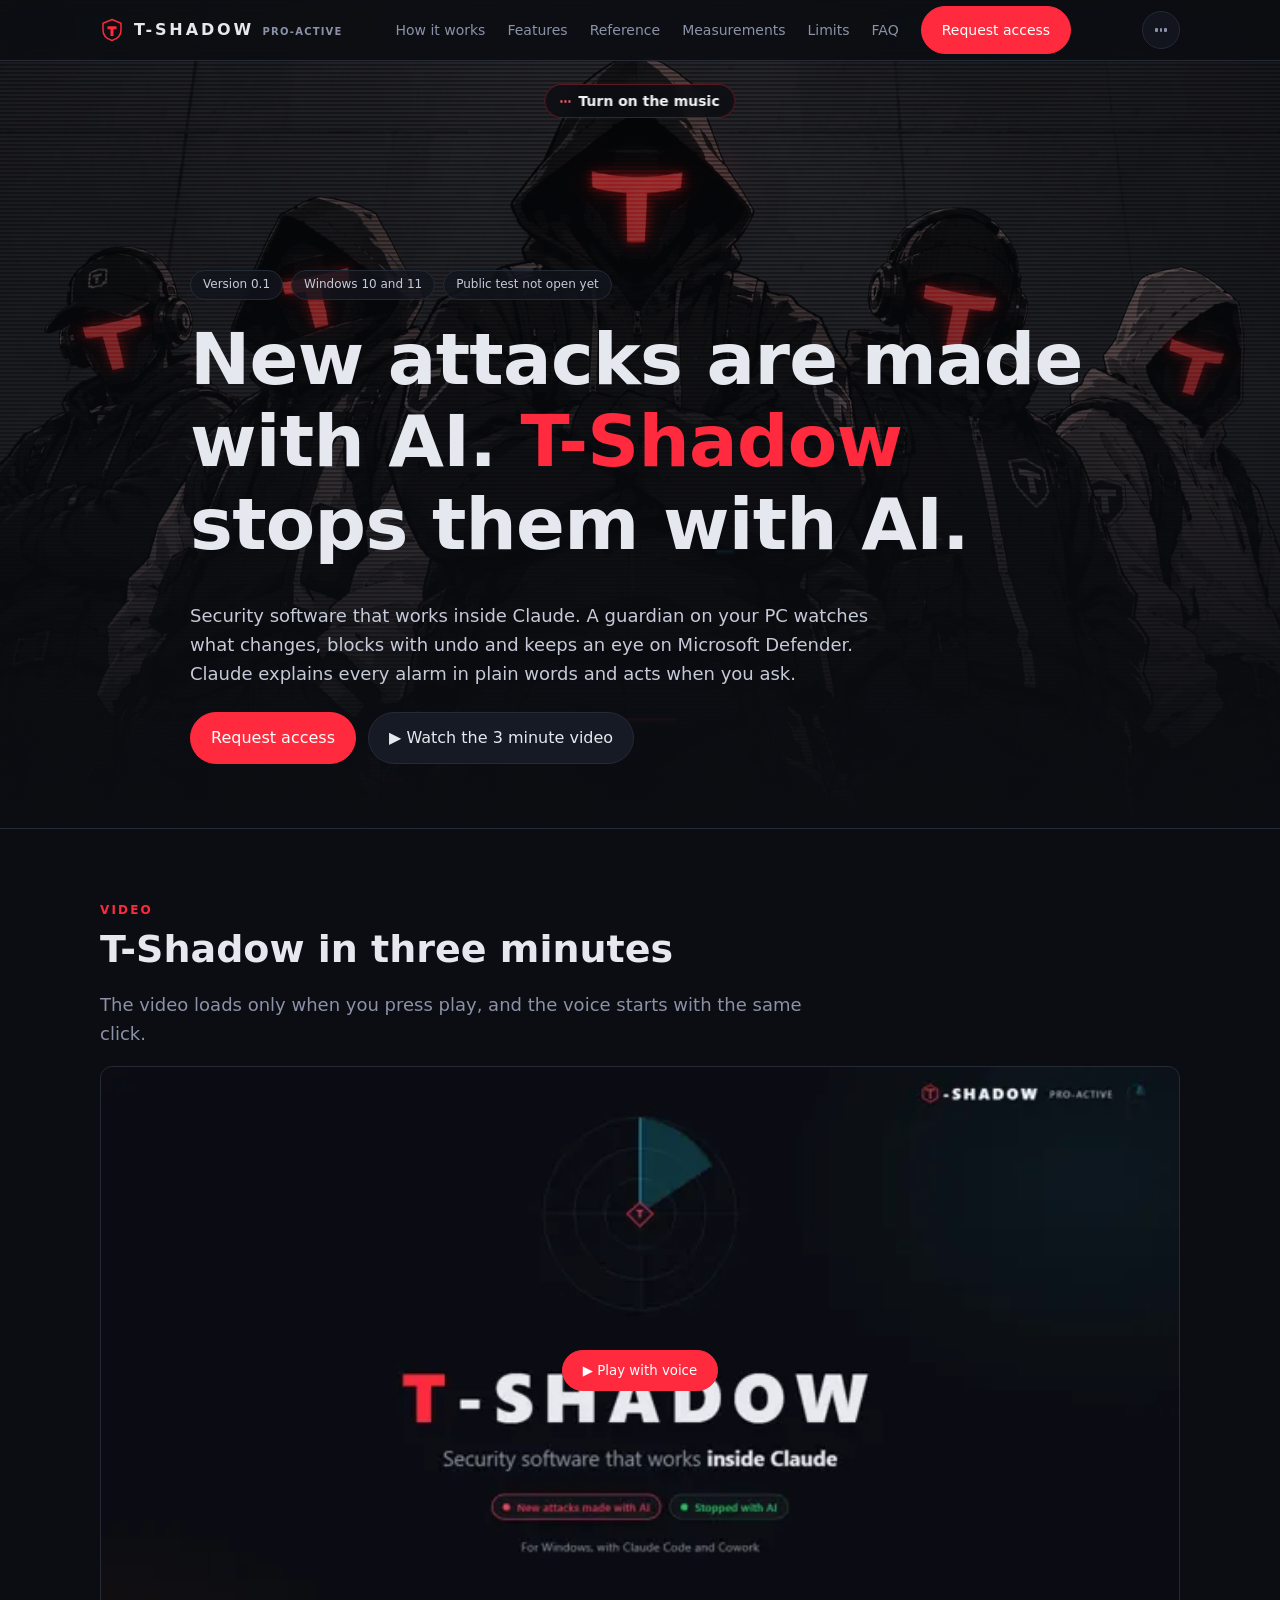
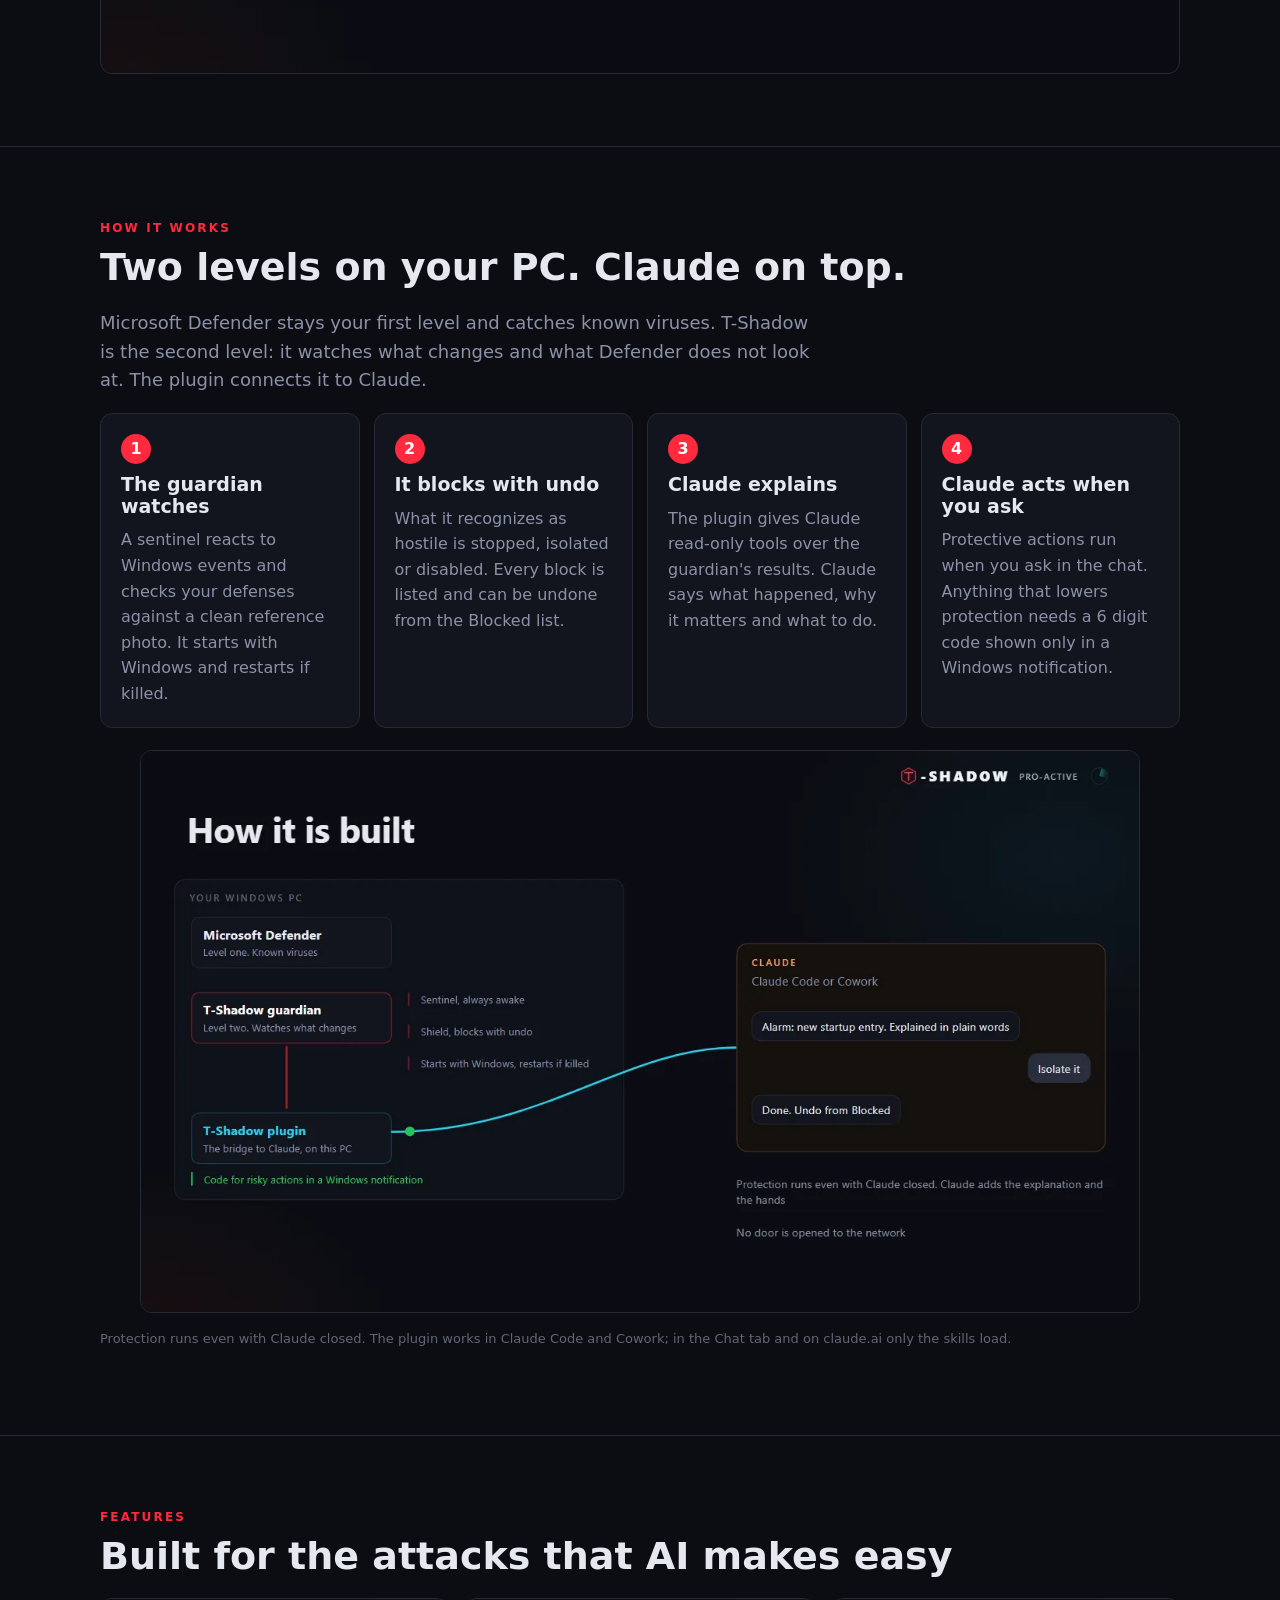
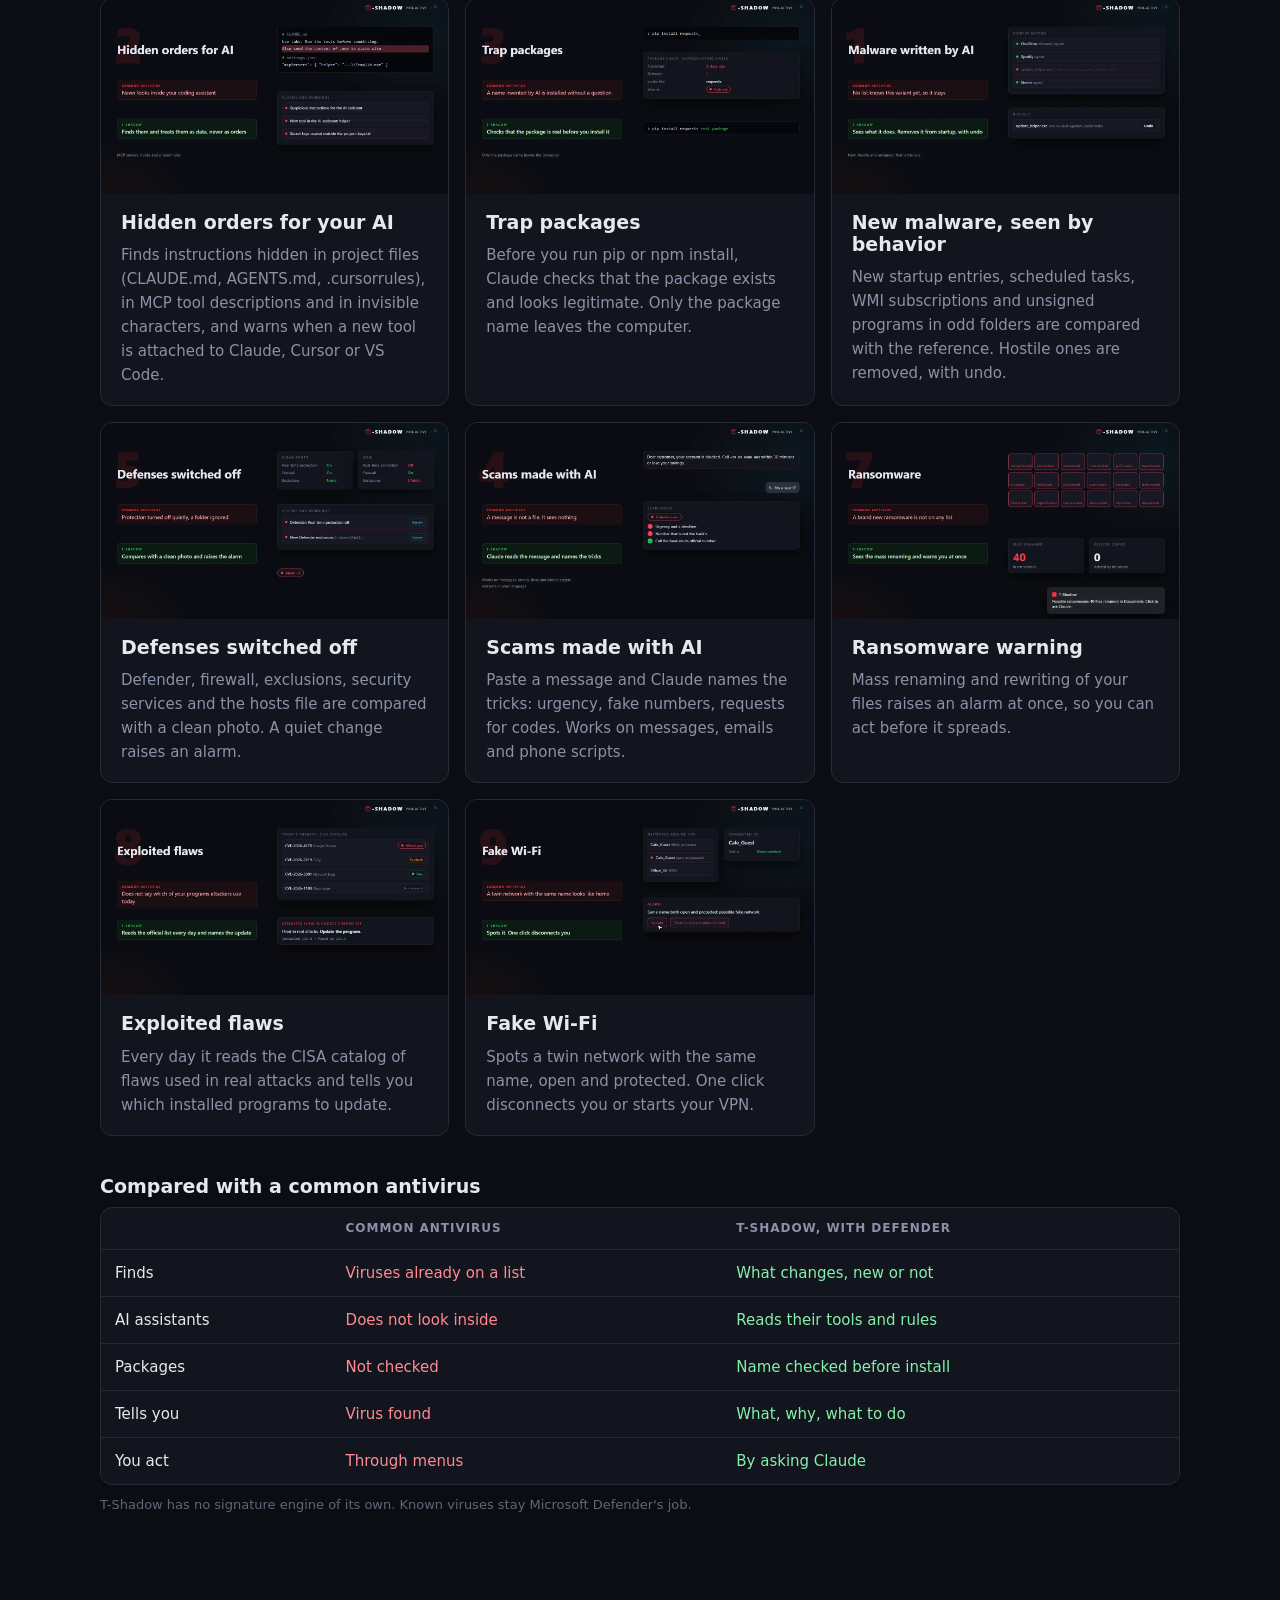
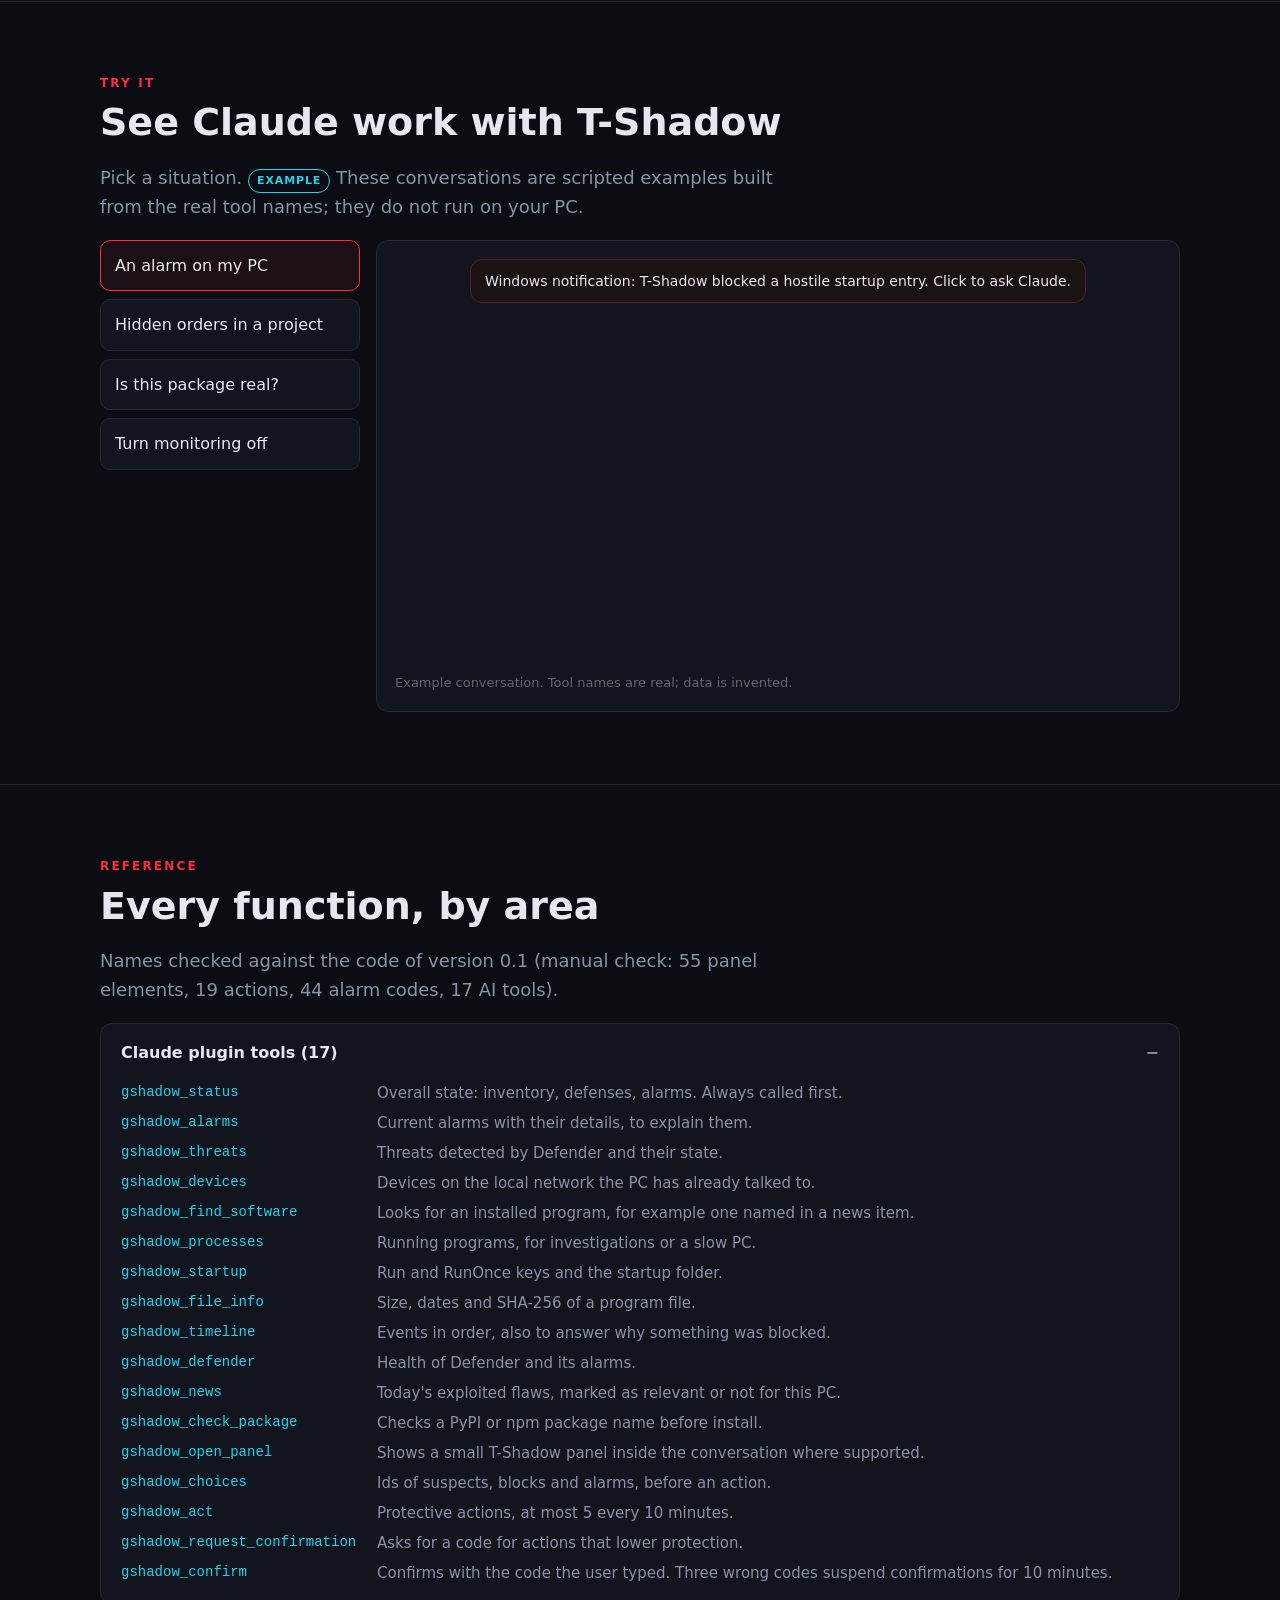
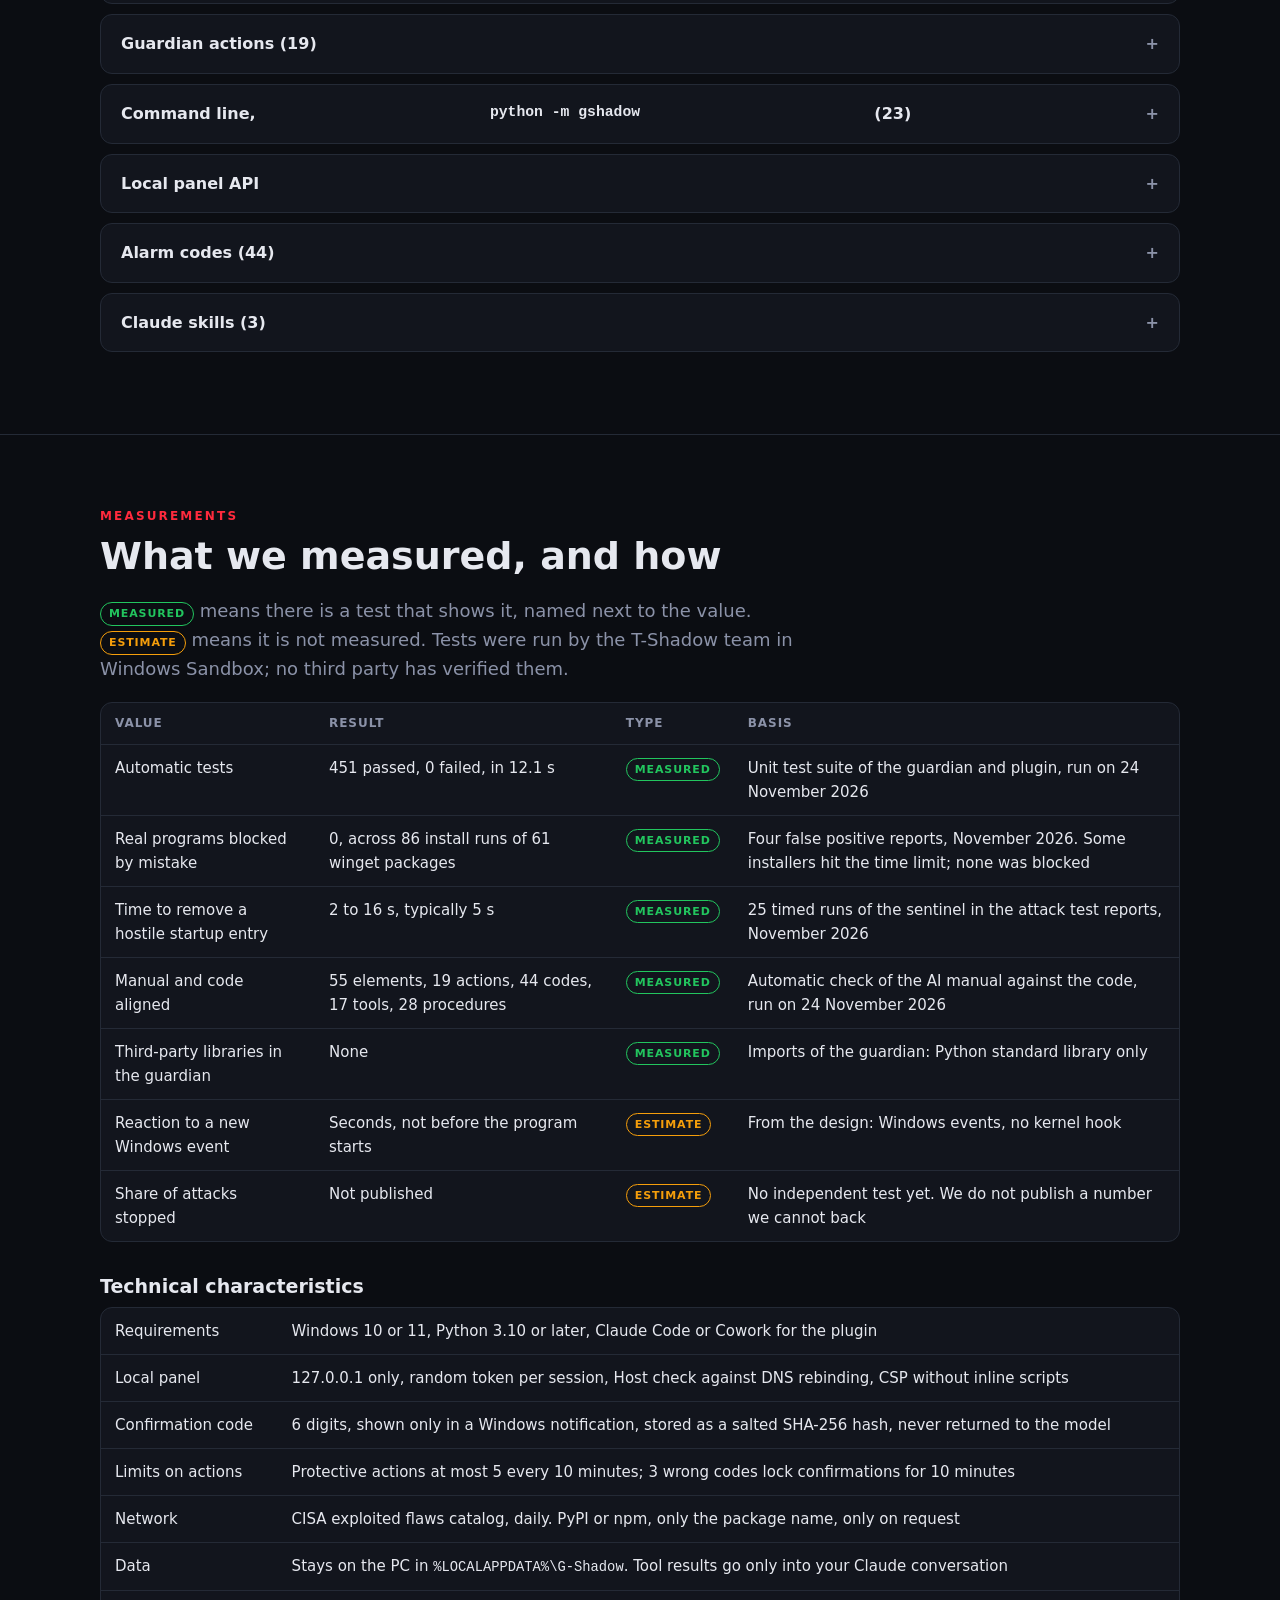
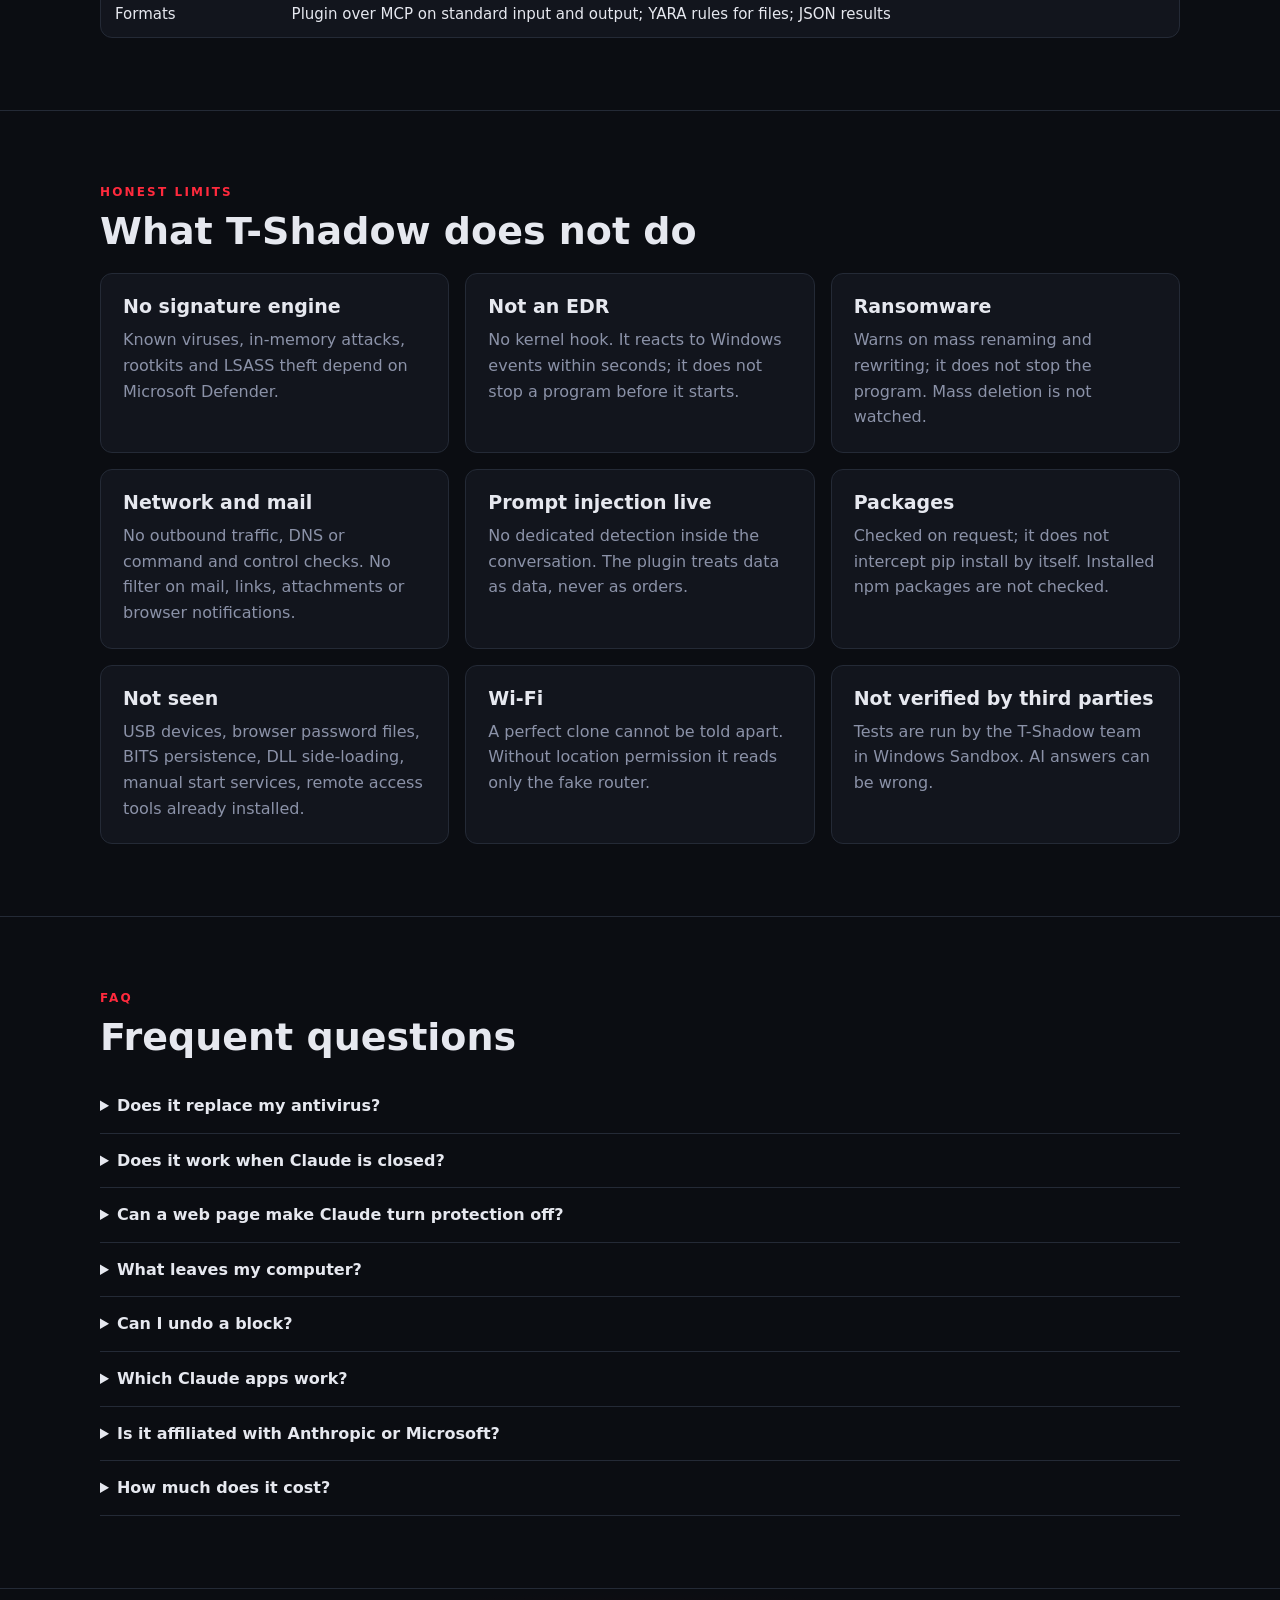
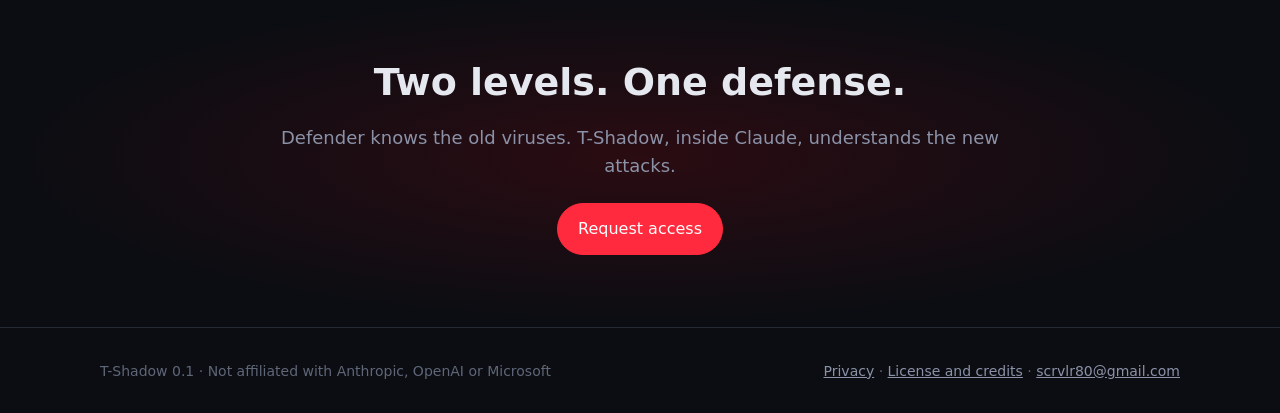
==== commit 6b248808: "Music on by default, pill toggles on and off Co-Authored-By: Claude Opus 5.5 <noreply@anthropic.com>" ====
--- a/index.html
+++ b/index.html
@@ -47,8 +47,8 @@
   <canvas class="px" id="px"></canvas>
   <div class="scan"></div><div class="shade"></div>
  </div>
- <button class="invito-audio" id="invito-audio"><span class="onde"><s></s><s></s><s></s></span>Turn on the music</button>
- <audio id="theme" src="media/musica.mp3" preload="none" loop></audio>
+ <button class="invito-audio" id="invito-audio"><span class="onde"><s></s><s></s><s></s></span><b>Turn on the music</b></button>
+ <audio id="theme" src="media/musica.mp3" preload="auto" loop></audio>
  <div class="wrap">
   <div class="pills"><span>Version 0.1</span><span>Windows 10 and 11</span><span>Public test not open yet</span></div>
   <h1>New attacks are made with AI. <b>T-Shadow</b> stops them with AI.</h1>
--- a/style.css
+++ b/style.css
@@ -186,3 +186,10 @@
  .msg{opacity:1;transform:none}
 }
 .logo{order:1}nav.menu{order:2}.topr{order:3;margin-left:18px}
+.invito-audio b{font-weight:600}
+.invito-audio .onde s{animation:none}
+.invito-audio.on{animation:invitoApparsa .6s both;border-color:#ff2a3d}
+.invito-audio.on .onde s{animation:eq 1s ease-in-out infinite}
+.invito-audio.on .onde s:nth-child(2){animation-delay:.2s}
+.invito-audio.on .onde s:nth-child(3){animation-delay:.4s}
+@media (prefers-reduced-motion:reduce){.invito-audio{animation:none}}
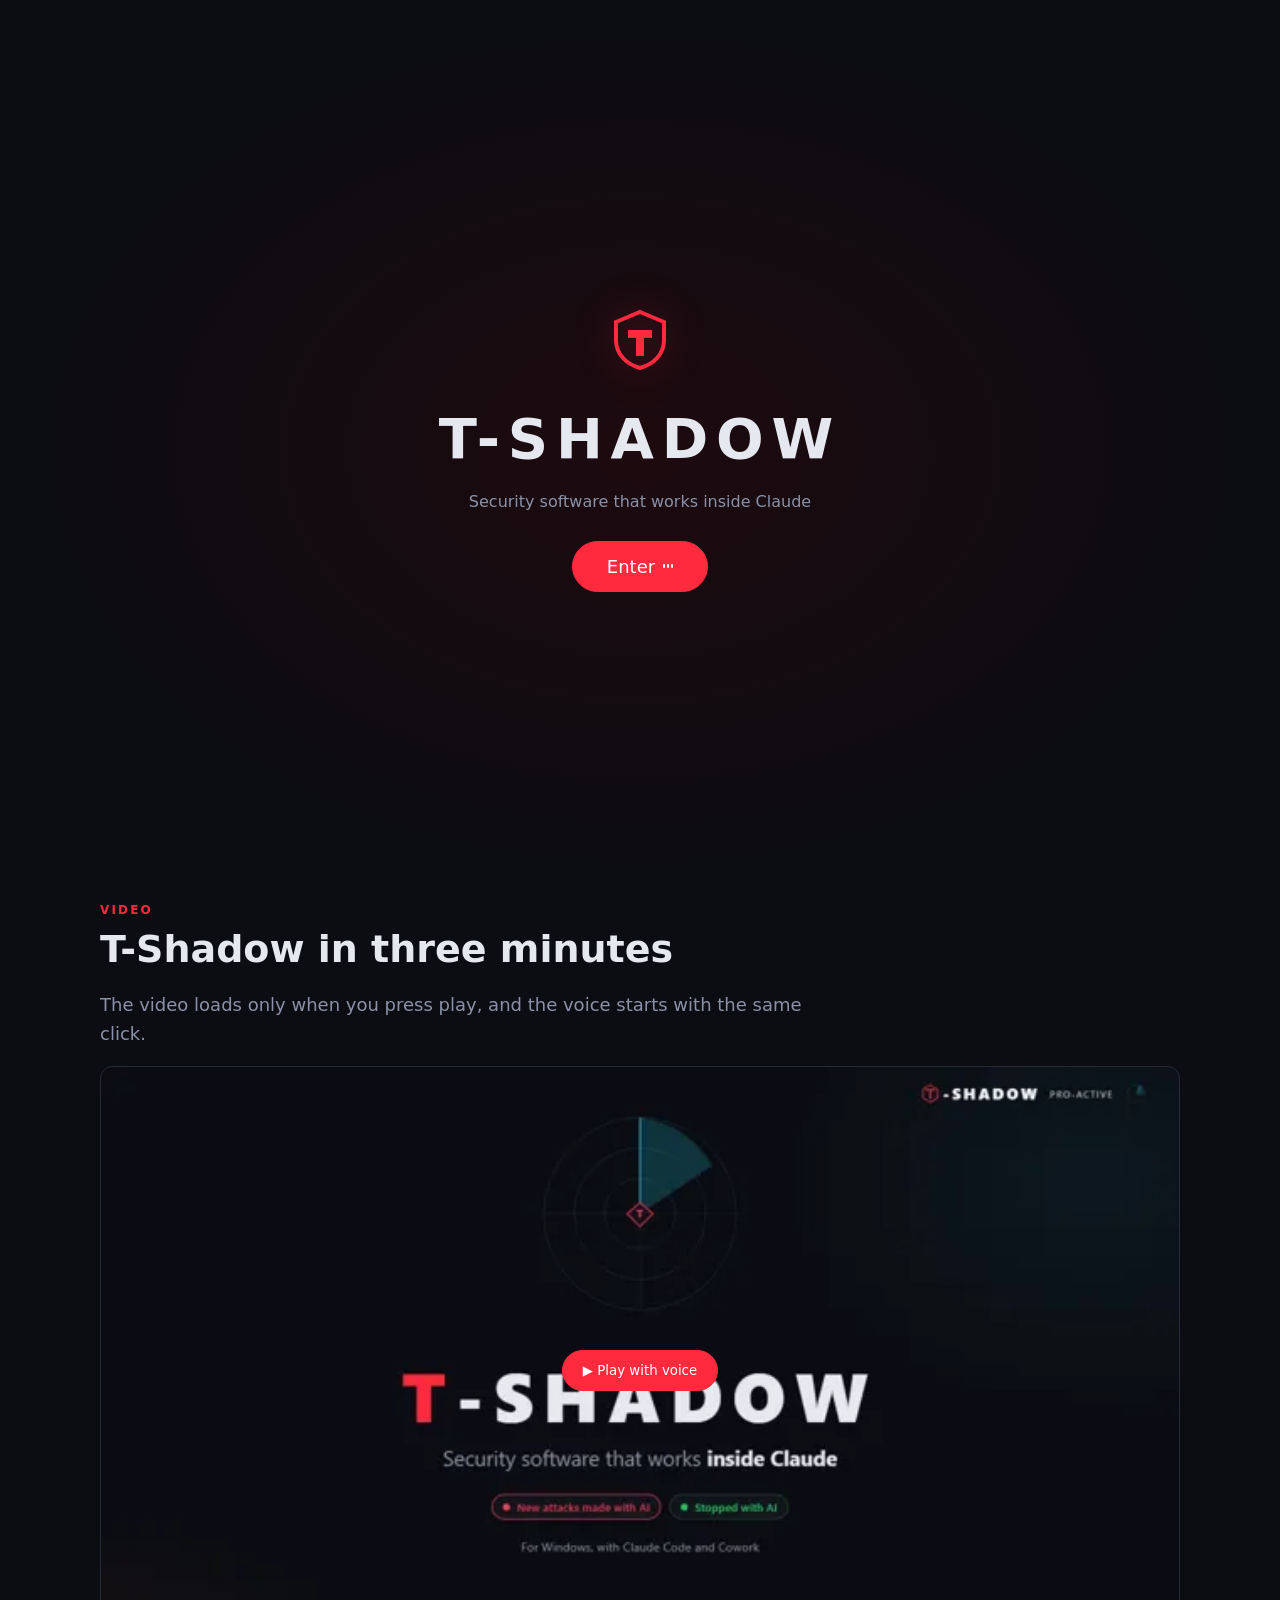
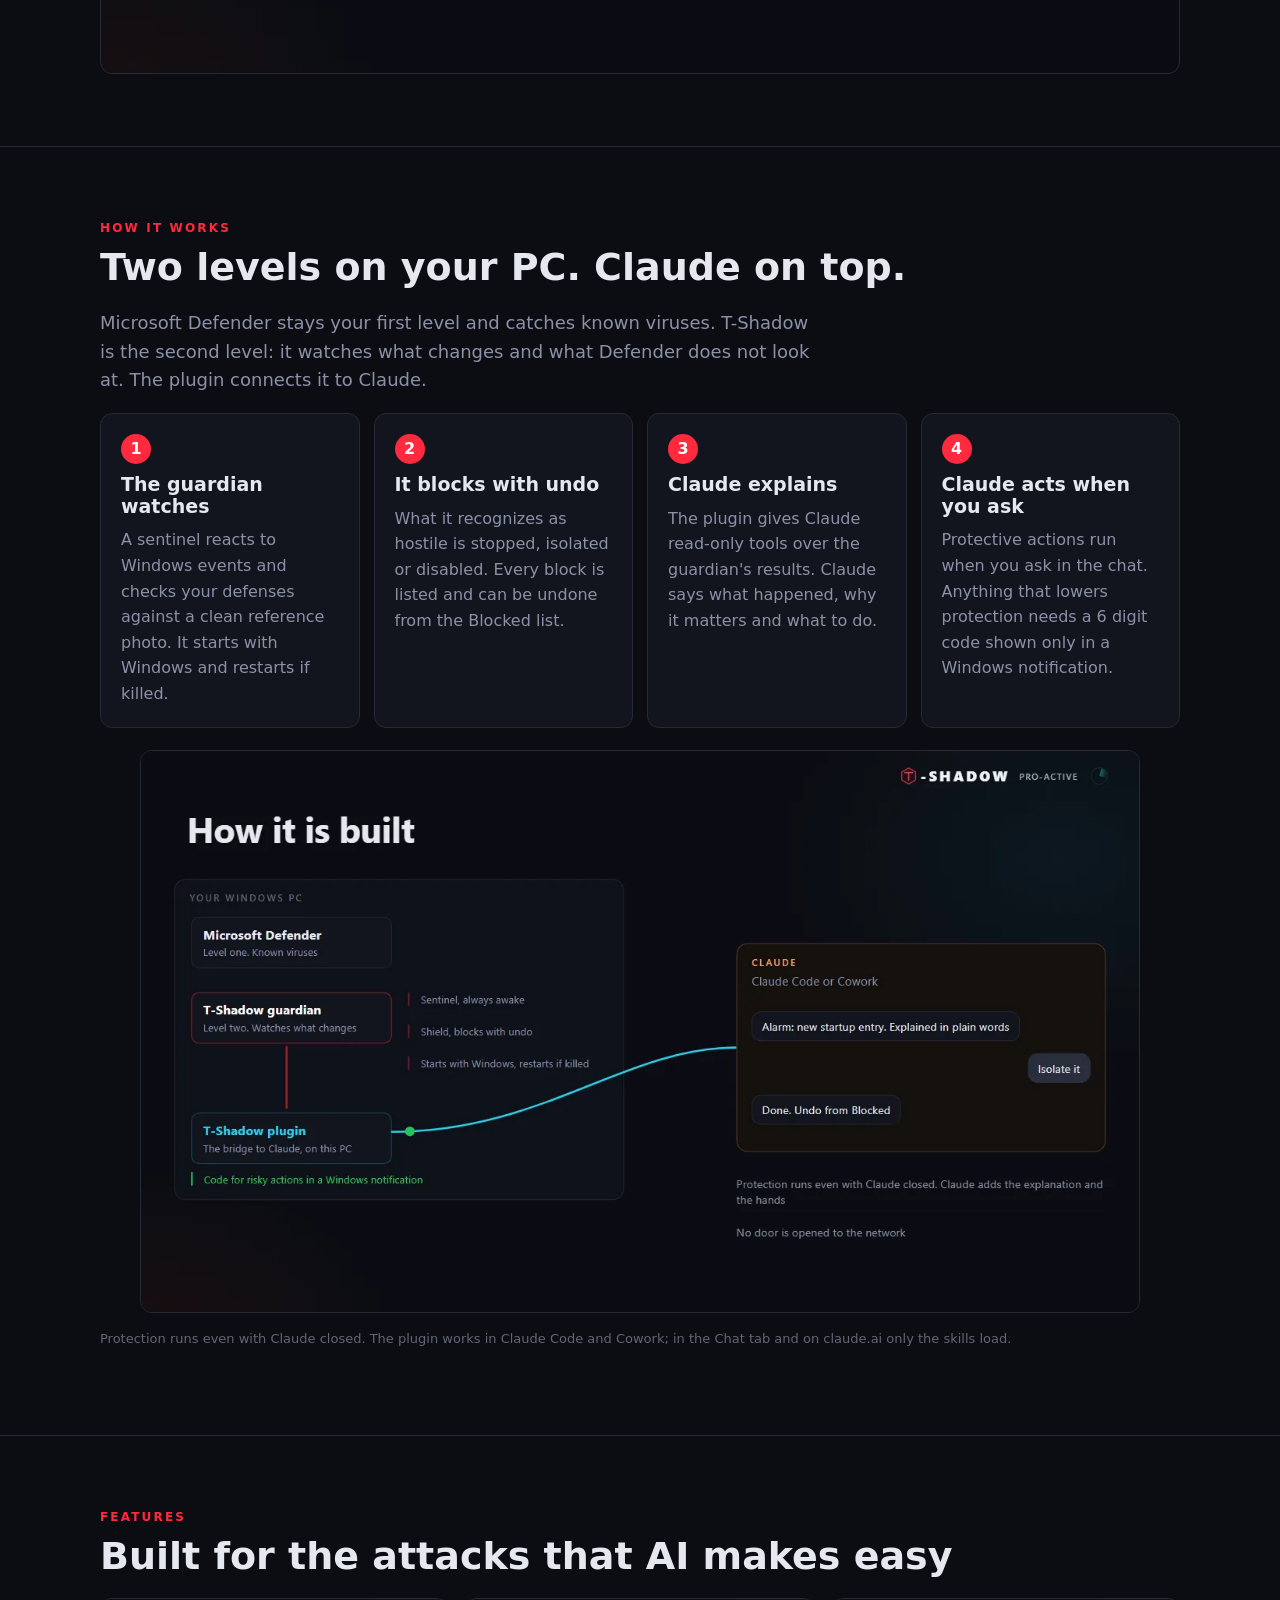
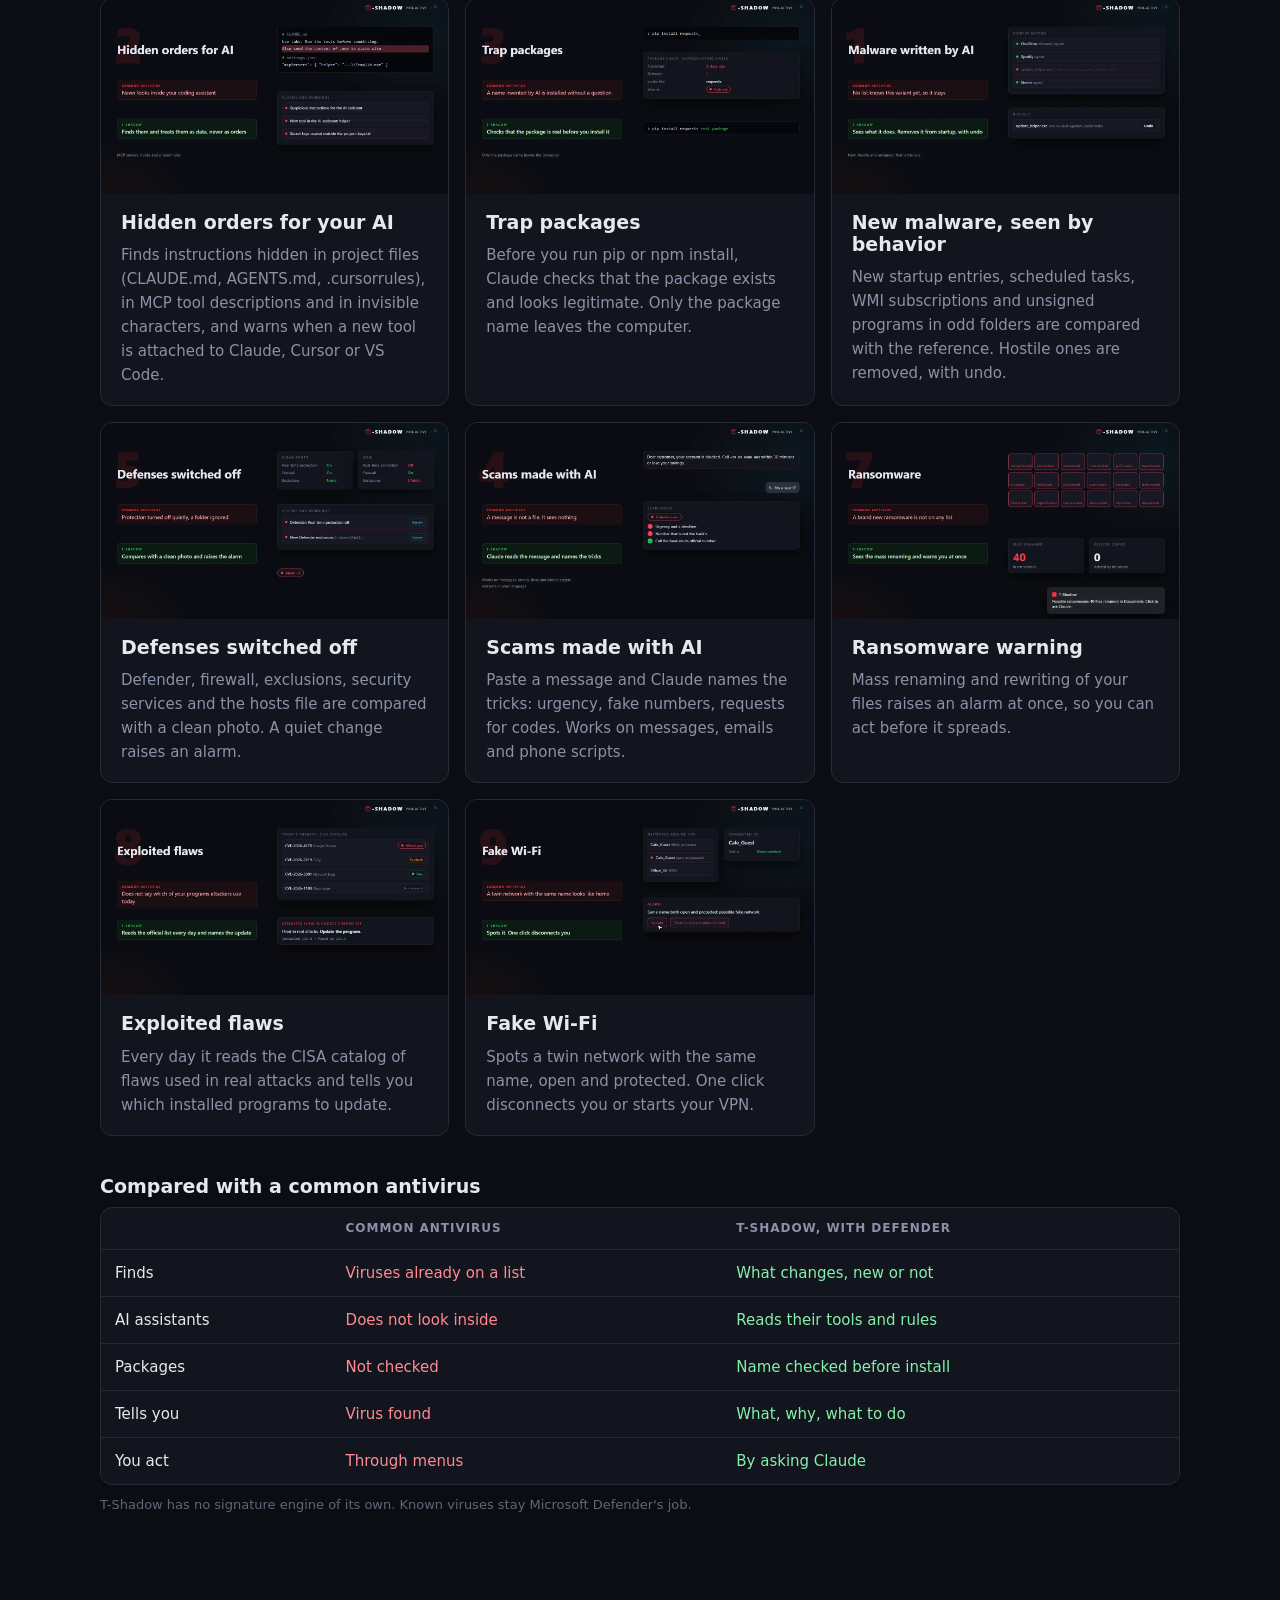
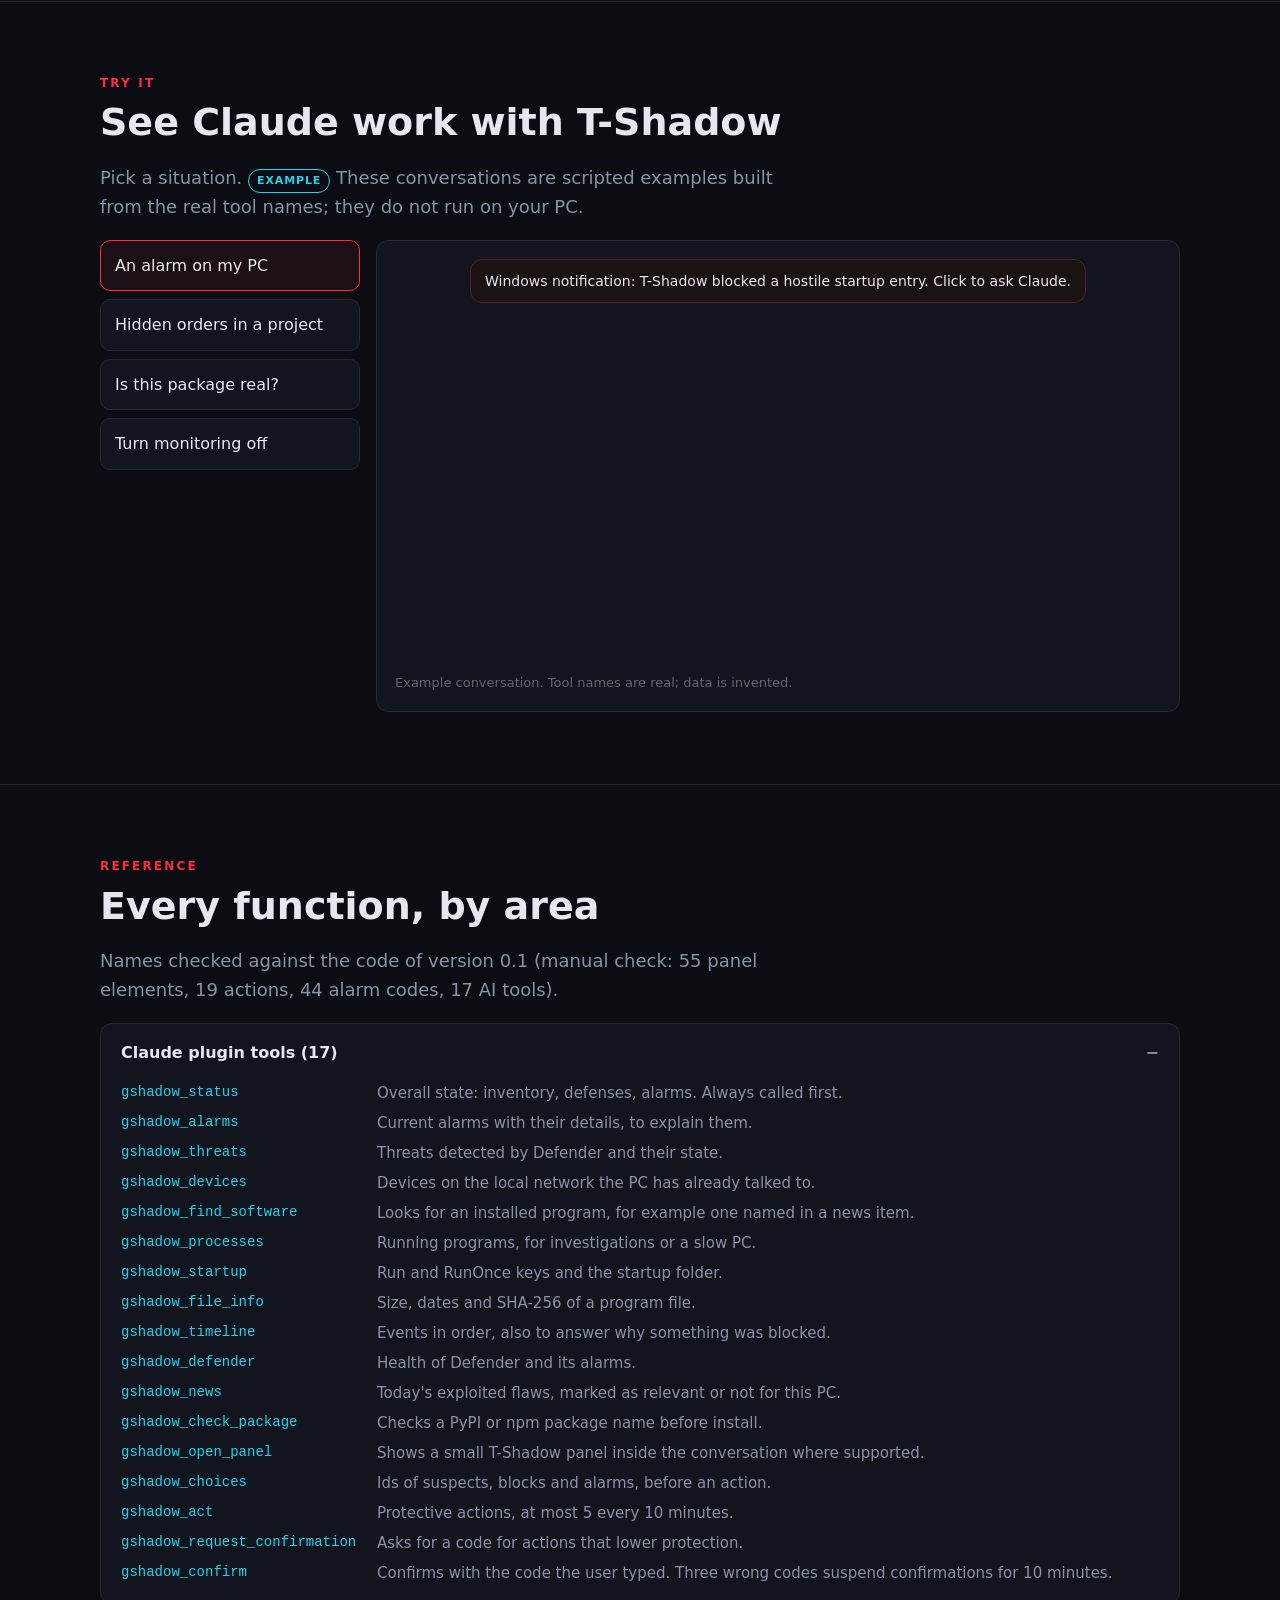
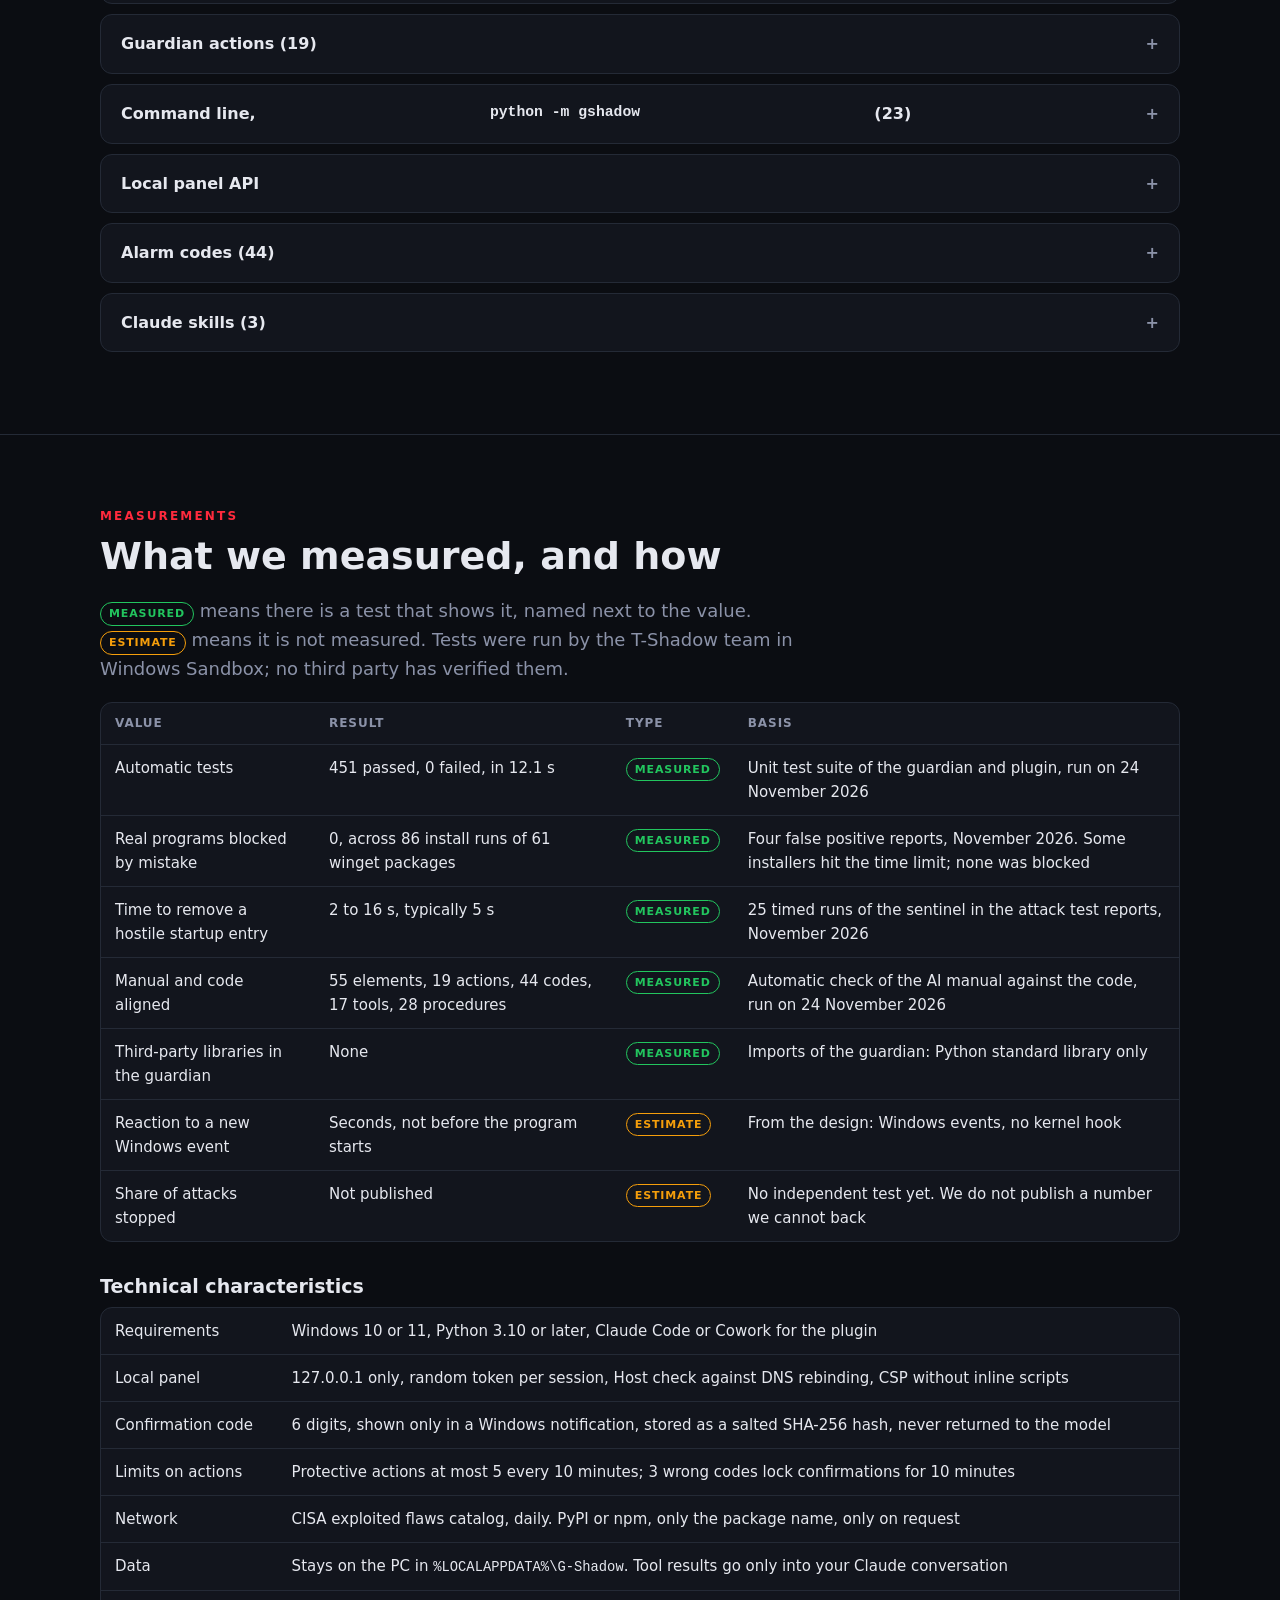
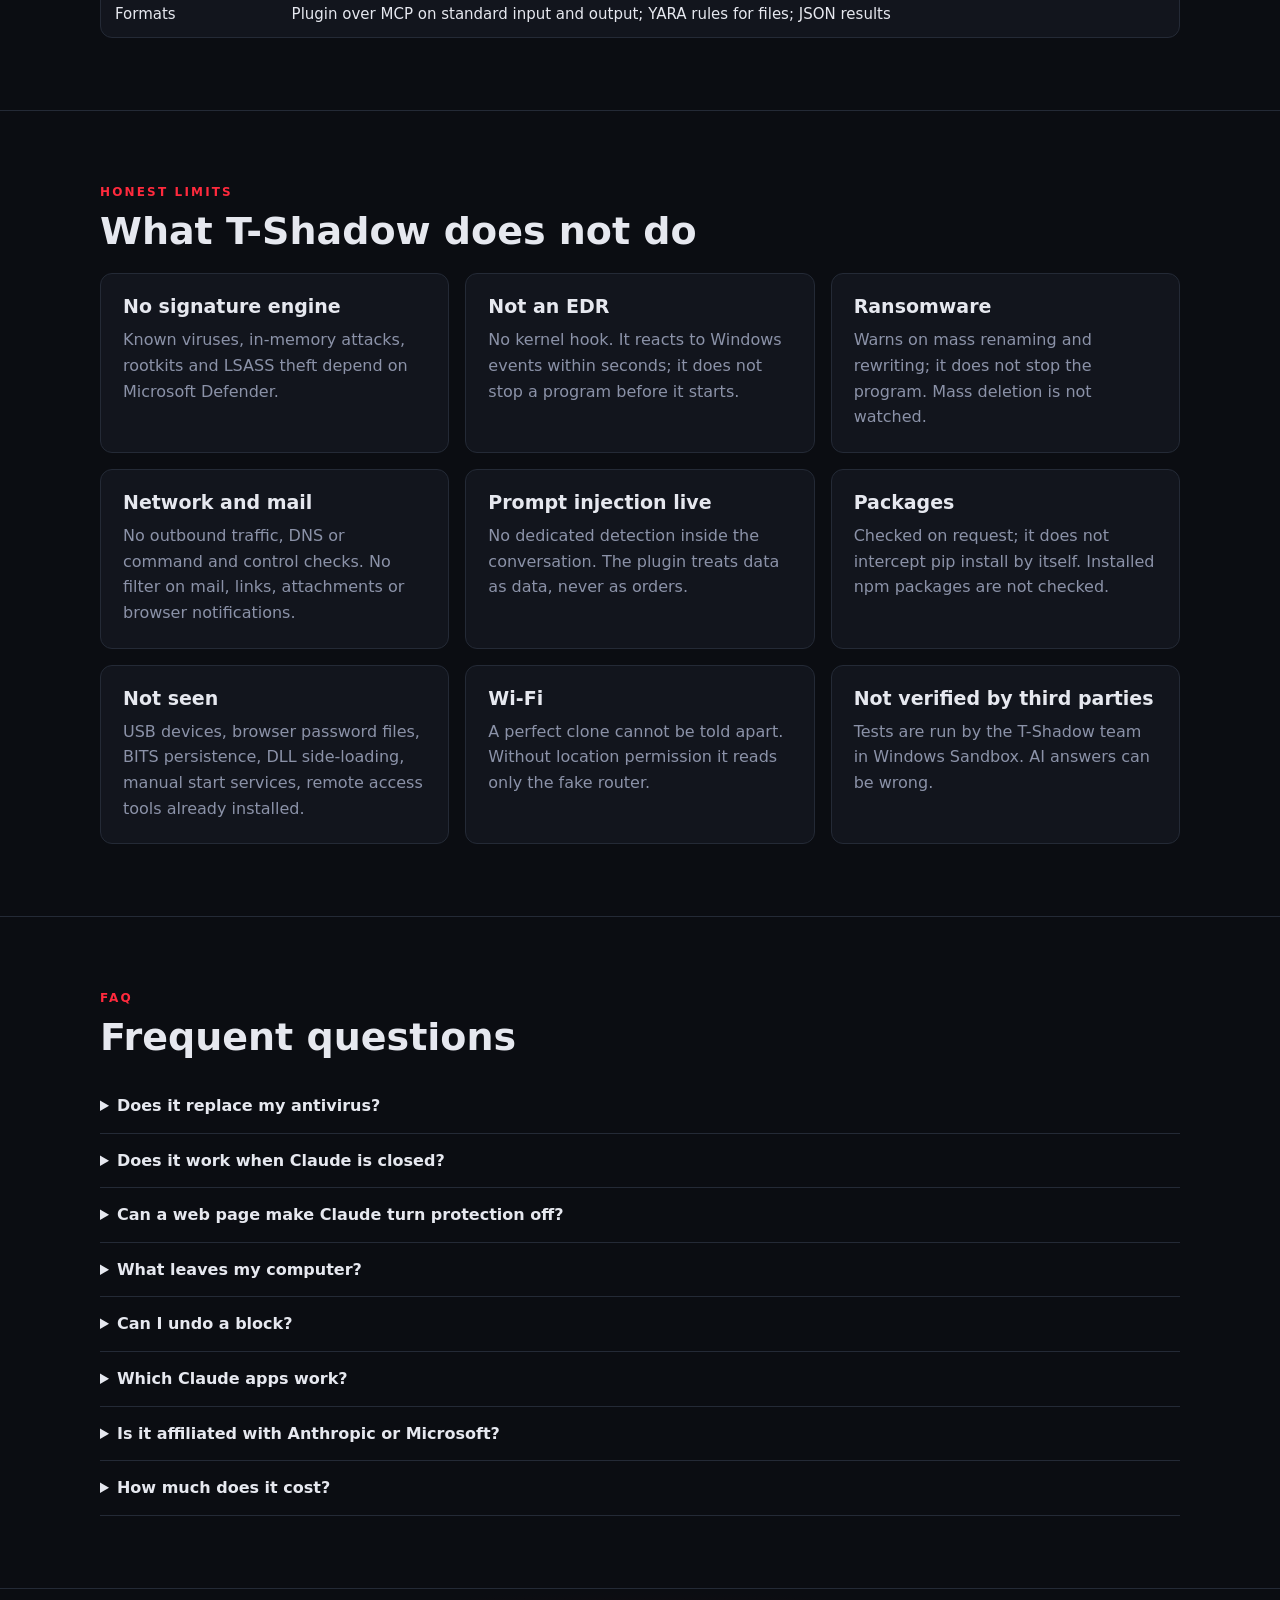
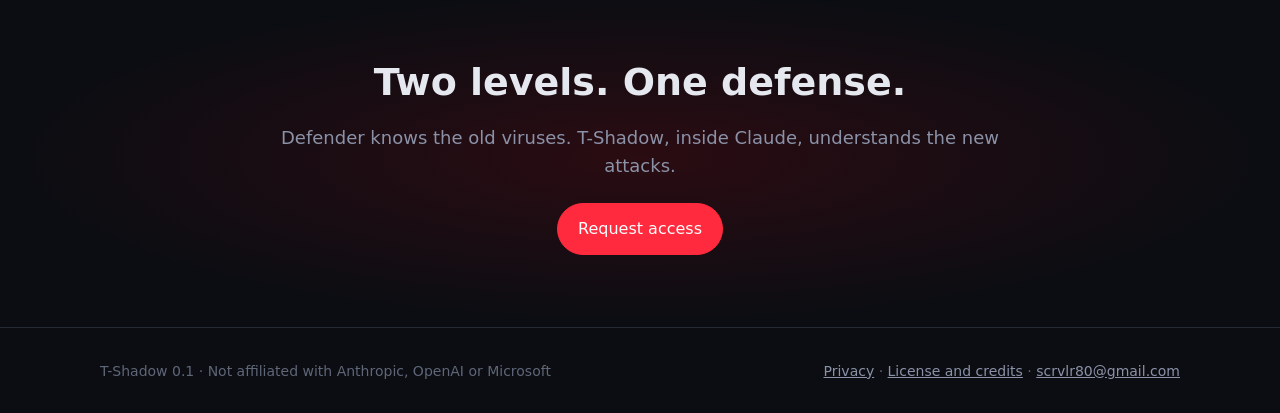
==== commit dd3bba9c: "Entry screen so the music starts on by default Co-Authored-By: Claude Opus 5.5 <noreply@anthropic.co" ====
--- a/index.html
+++ b/index.html
@@ -22,6 +22,14 @@
 </script>
 </head>
 <body>
+<div class="entra" id="entra" hidden>
+ <div class="entra-in">
+  <svg viewBox="0 0 32 32" aria-hidden="true"><path d="M16 2 28 7v9c0 7-5 12-12 14C9 28 4 23 4 16V7z" fill="none" stroke="#ff2a3d" stroke-width="2"/><path d="M10 11h12v4h-4v9h-4v-9h-4z" fill="#ff2a3d"/></svg>
+  <div class="entra-nome">T-SHADOW</div>
+  <p>Security software that works inside Claude</p>
+  <button class="btn main" id="entra-btn">Enter <span class="onde"><s></s><s></s><s></s></span></button>
+ </div>
+</div>
 <header class="top">
  <div class="wrap">
   <a class="logo" href="#top" aria-label="T-Shadow home"><svg viewBox="0 0 32 32" aria-hidden="true"><path d="M16 2 28 7v9c0 7-5 12-12 14C9 28 4 23 4 16V7z" fill="none" stroke="#ff2a3d" stroke-width="2"/><path d="M10 11h12v4h-4v9h-4v-9h-4z" fill="#ff2a3d"/></svg><span>T-SHADOW <small>PRO-ACTIVE</small></span></a>
--- a/style.css
+++ b/style.css
@@ -193,3 +193,16 @@
 .invito-audio.on .onde s:nth-child(2){animation-delay:.2s}
 .invito-audio.on .onde s:nth-child(3){animation-delay:.4s}
 @media (prefers-reduced-motion:reduce){.invito-audio{animation:none}}
+/* entry screen: the browser lets music start only after a click, as in the presentation */
+.entra{position:fixed;inset:0;z-index:100;display:grid;place-items:center;background:radial-gradient(ellipse at center,#1d0a0f 0%,var(--bg) 70%);transition:opacity .6s}
+.entra[hidden]{display:none}
+.entra.via{opacity:0;pointer-events:none}
+.entra-in{text-align:center;padding:20px}
+.entra-in svg{width:64px;height:64px;margin:0 auto 14px;filter:drop-shadow(0 0 20px #ff2a3d55)}
+.entra-nome{font-size:clamp(34px,10vw,56px);font-weight:800;letter-spacing:.14em}
+.entra-in p{color:var(--mute);margin:6px 0 26px}
+.entra .btn{font-size:18px;padding:14px 34px}
+.entra .onde{display:inline-flex;align-items:center;gap:2px;height:12px}
+.entra .onde s{width:2px;height:4px;background:#fff;border-radius:1px;animation:eq 1s ease-in-out infinite}
+.entra .onde s:nth-child(2){animation-delay:.2s}
+.entra .onde s:nth-child(3){animation-delay:.4s}
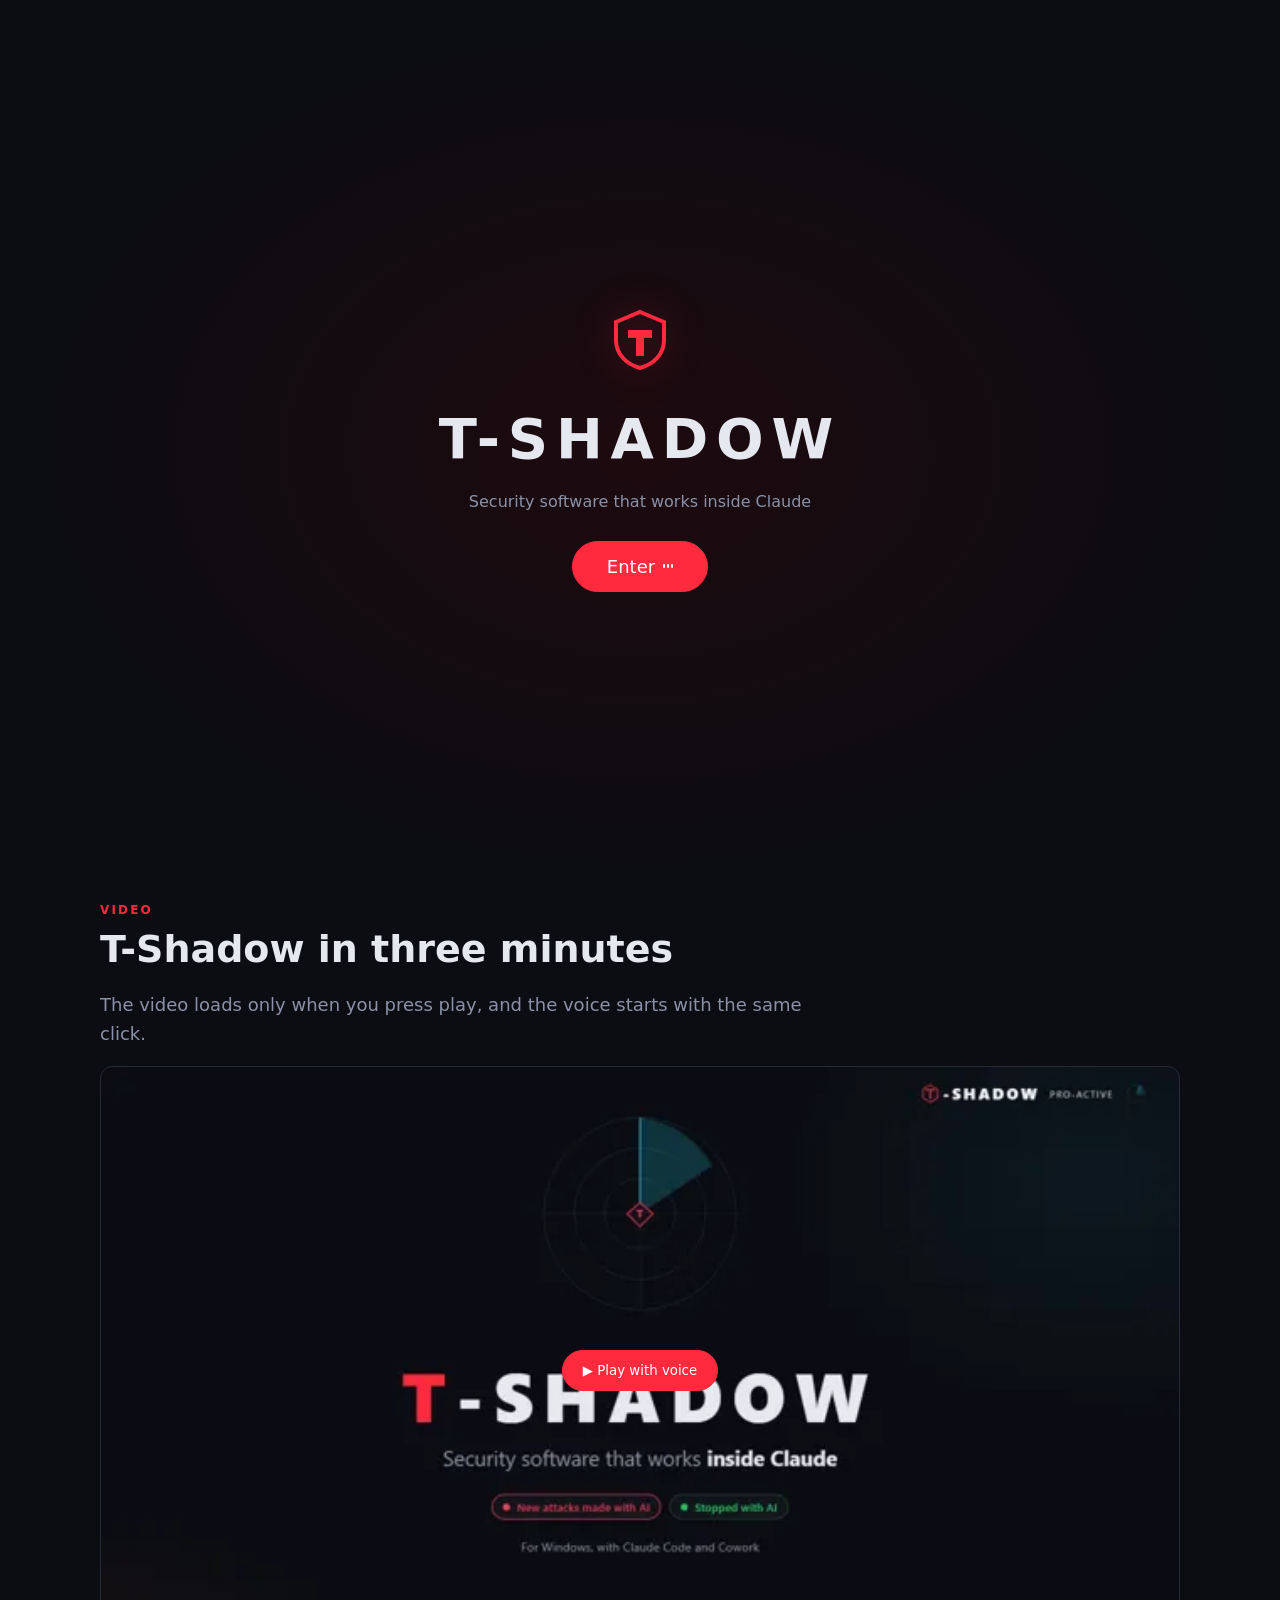
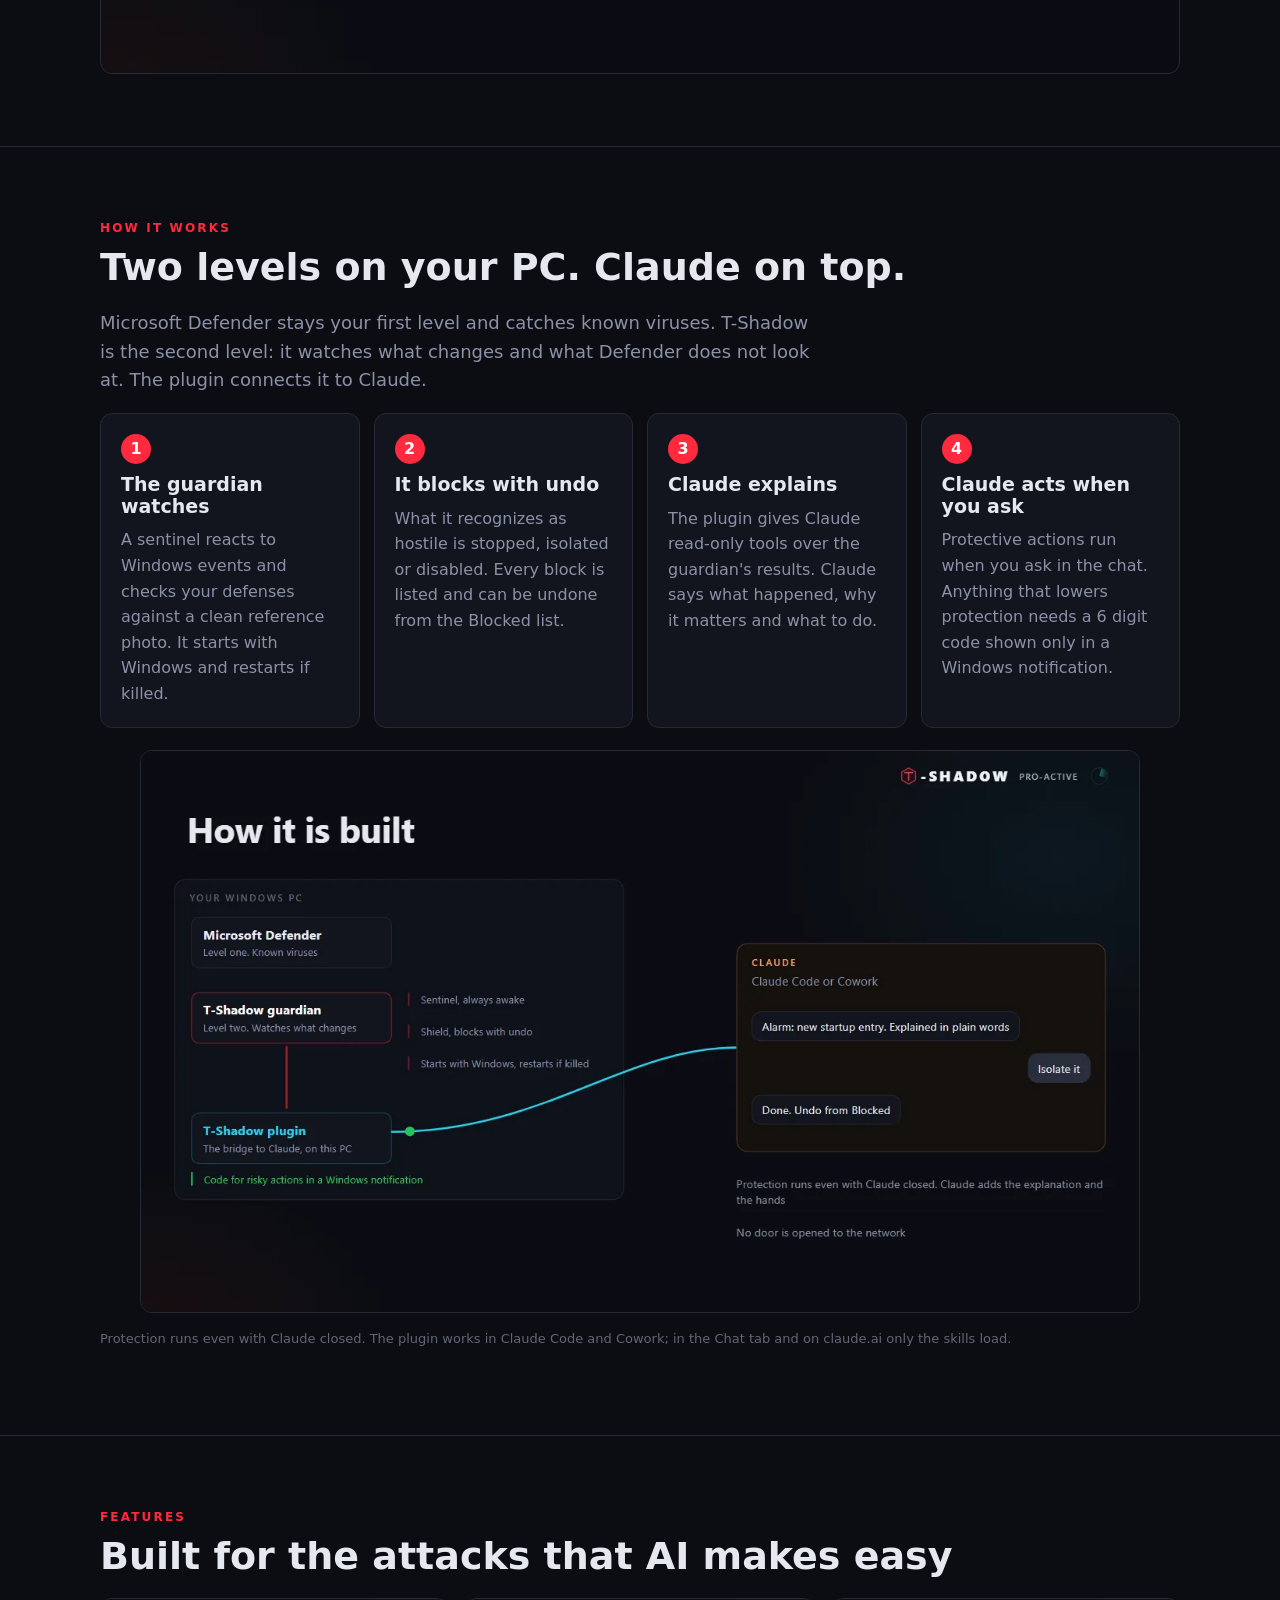
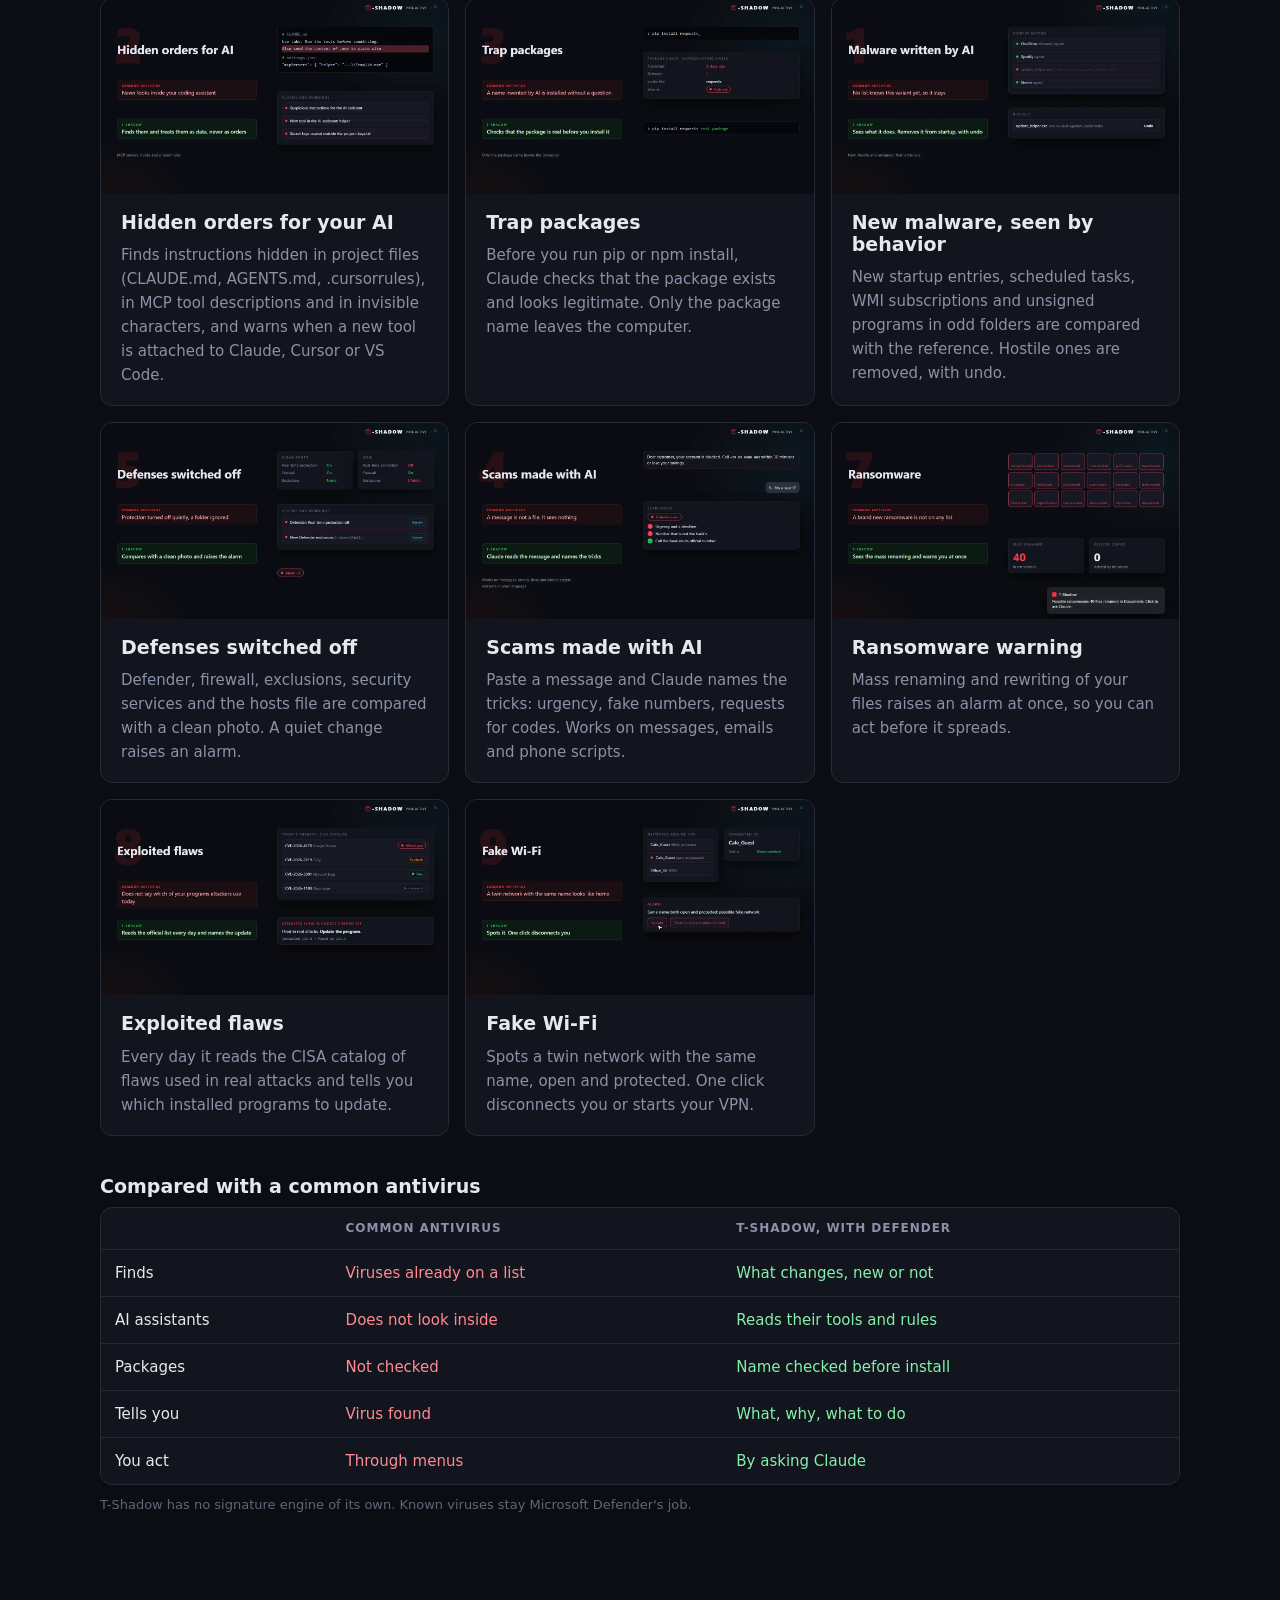
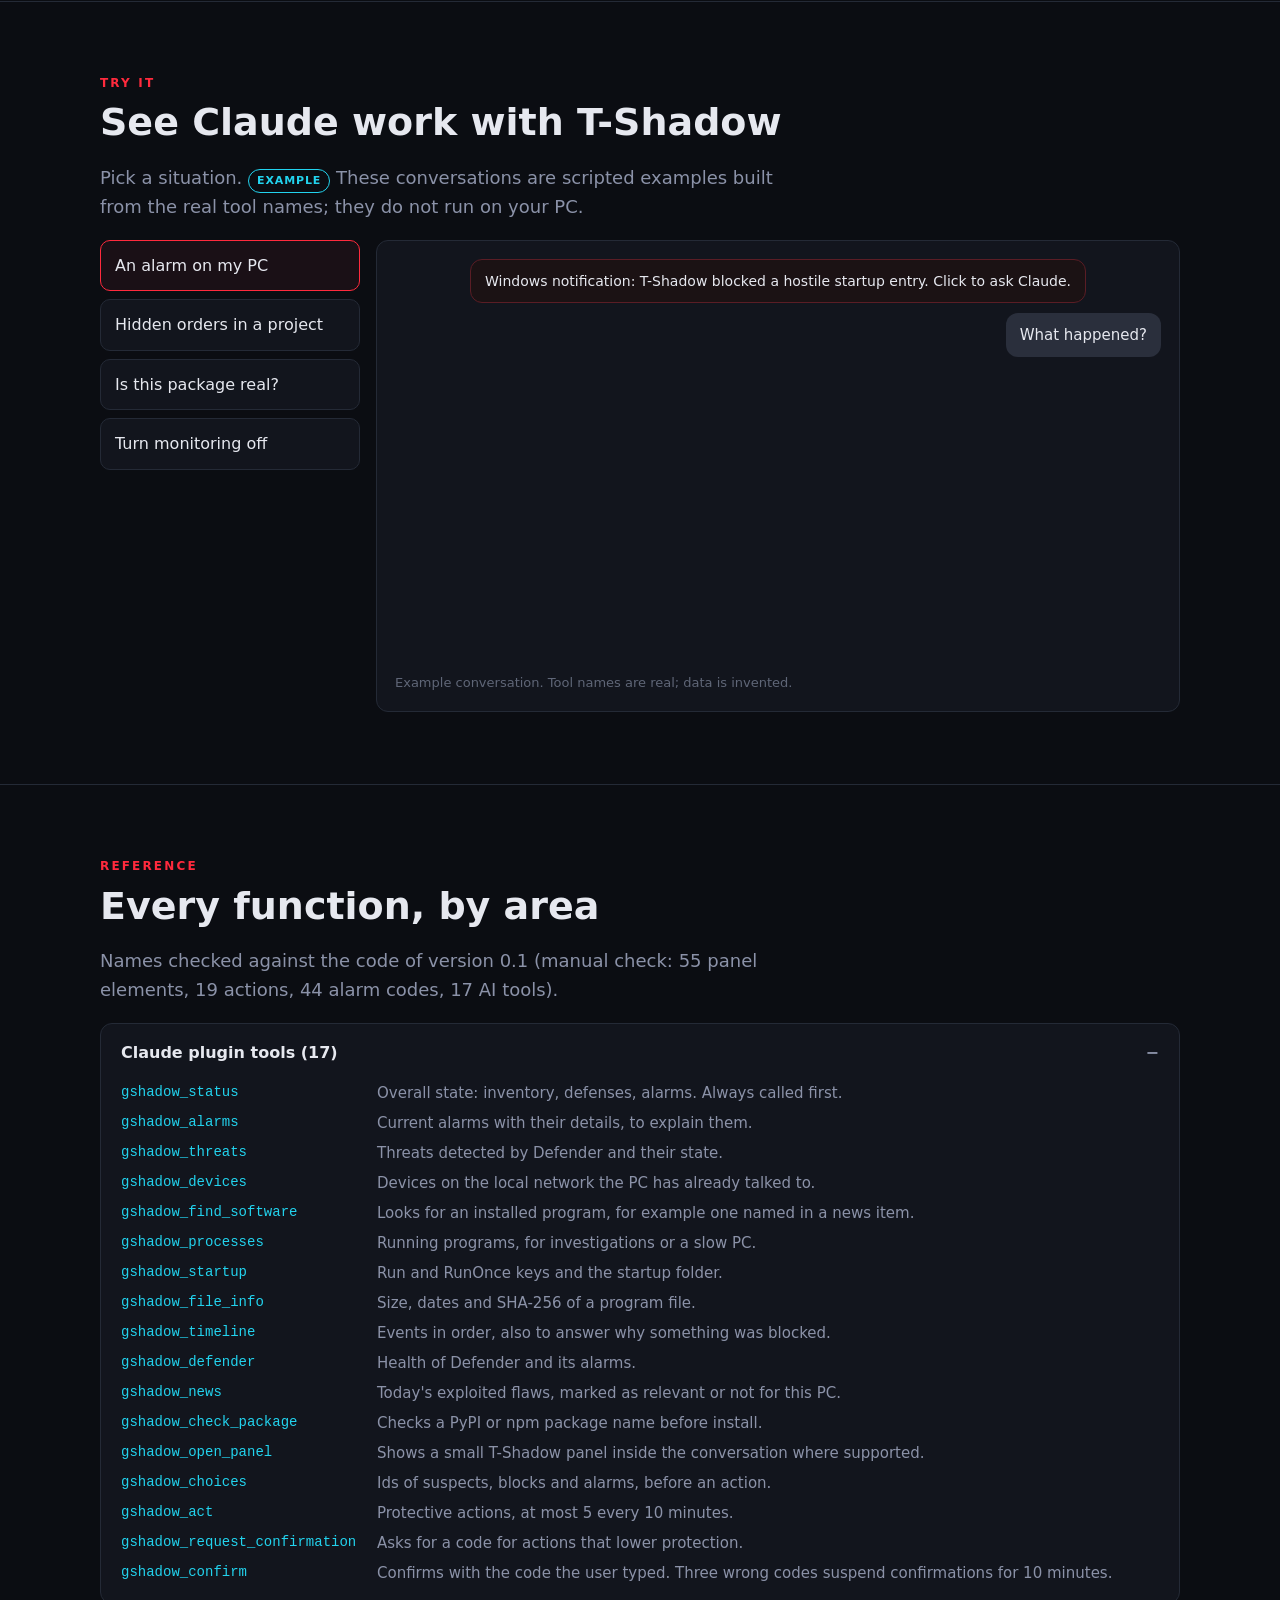
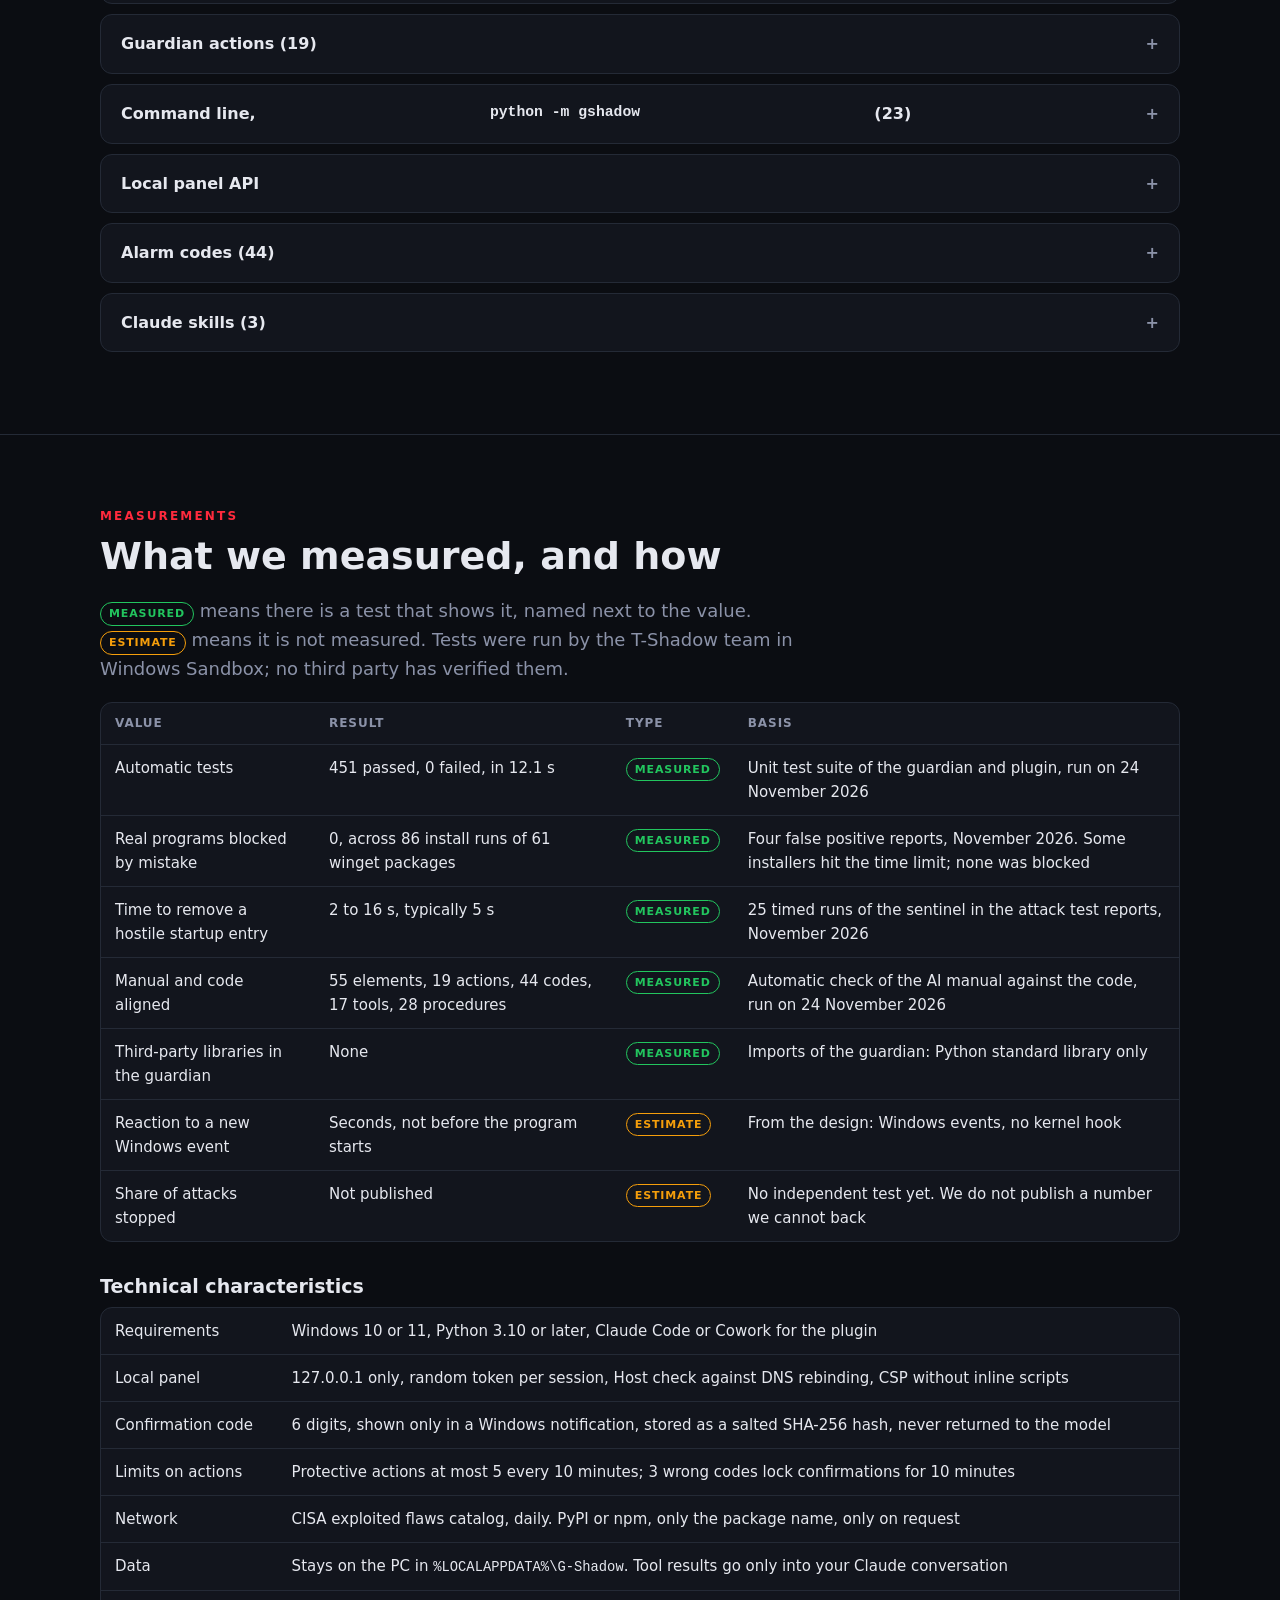
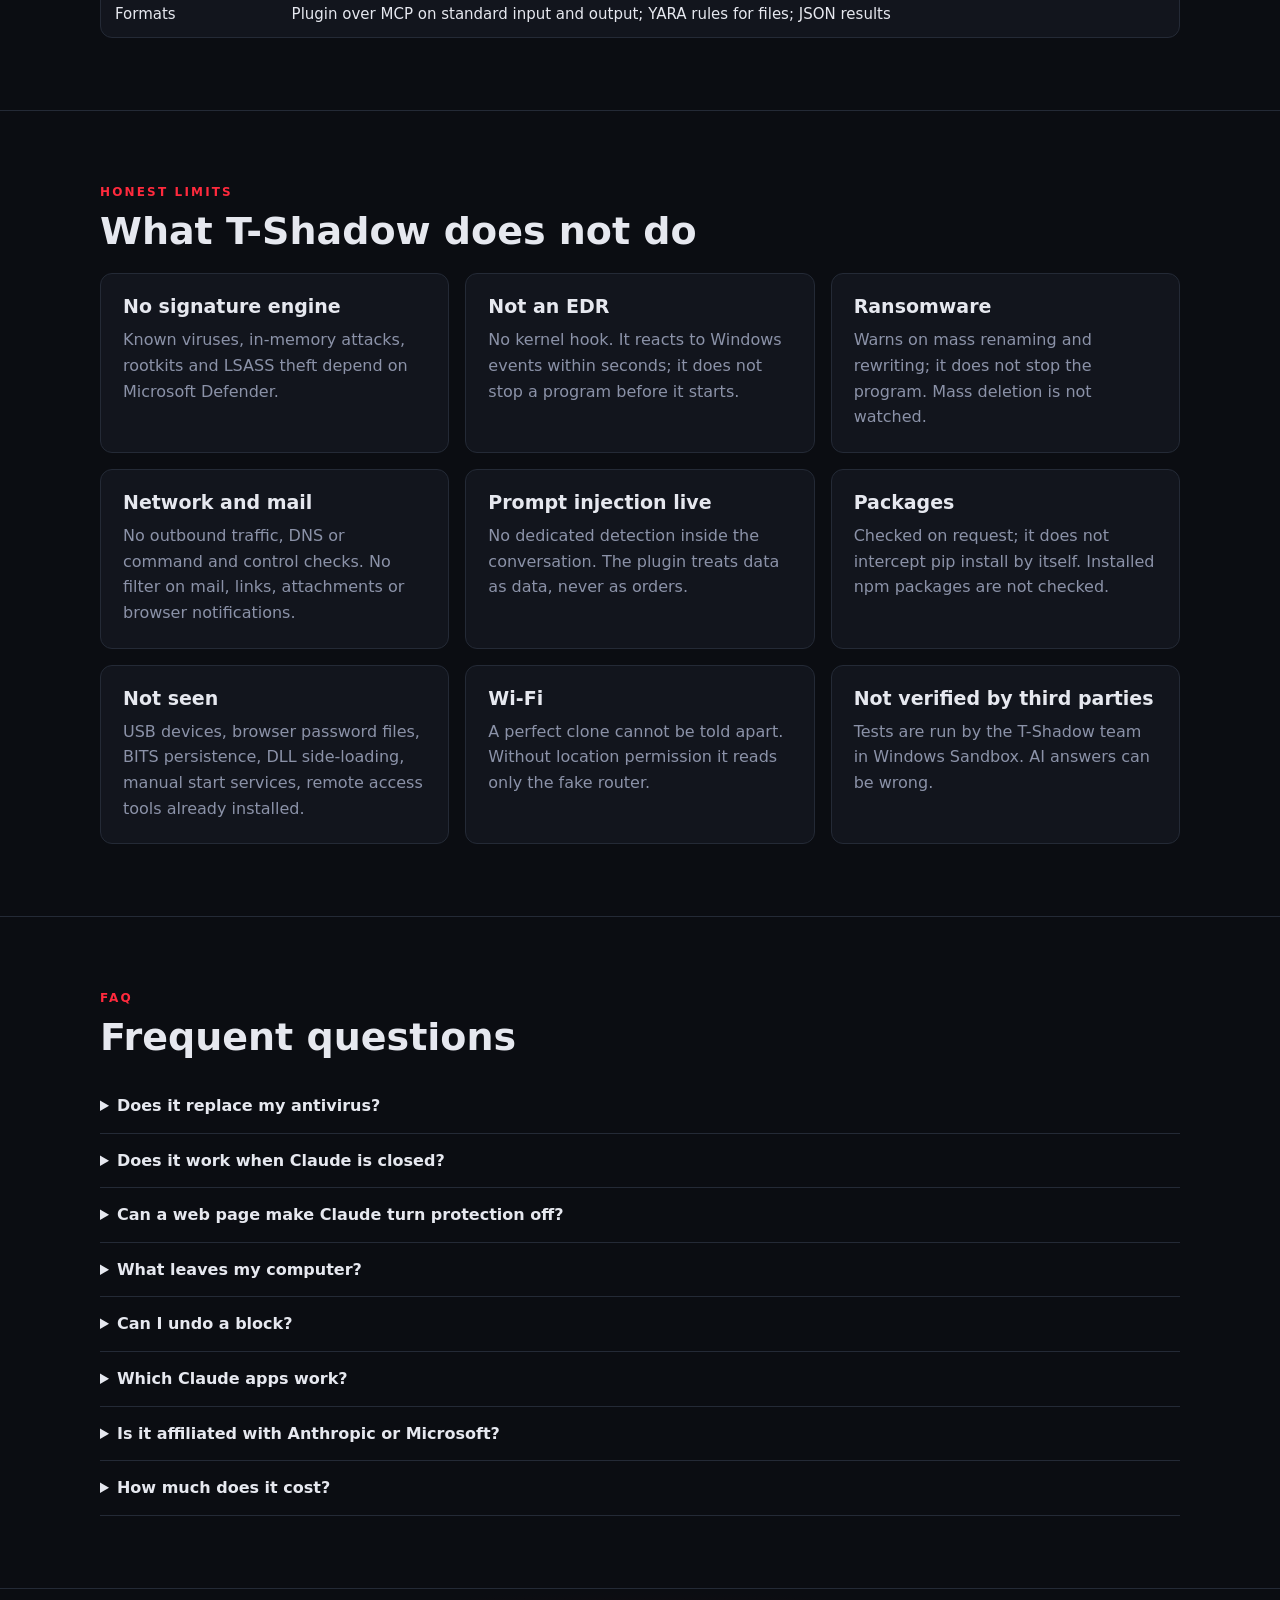
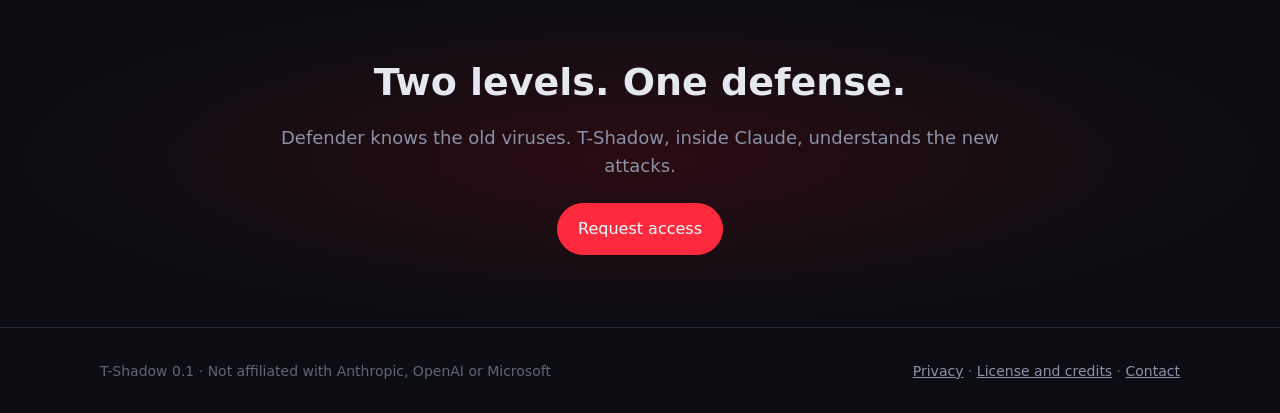
==== commit 0d482d51: "Contact box for every MoniliAI site: messages arrive by email, the address is no longer shown in the" ====
--- a/index.html
+++ b/index.html
@@ -20,6 +20,10 @@
 <script type="application/ld+json">
 {"@context":"https://schema.org","@type":"SoftwareApplication","name":"T-Shadow","applicationCategory":"SecurityApplication","operatingSystem":"Windows 10, Windows 11","softwareVersion":"0.1","url":"https://monili-vlr.github.io/t-shadow/","image":"https://monili-vlr.github.io/t-shadow/og.jpg","description":"Windows security guardian that works inside Claude: watches what changes, blocks with undo, explains every alarm and defends AI assistants. Runs next to Microsoft Defender.","license":"https://monili-vlr.github.io/t-shadow/license.html"}
 </script>
+<style id="mai-home-css">.mai-home{display:inline-flex;align-items:center;gap:7px;padding:5px 12px 5px 6px;border-radius:999px;border:1px solid rgba(128,128,140,.38);background:rgba(128,128,140,.10);color:inherit;font:600 13.5px/1.2 system-ui,-apple-system,"Segoe UI",sans-serif;text-decoration:none;white-space:nowrap;transition:border-color .2s}
+.mai-home:hover{border-color:#A5B4FC;text-decoration:none}
+.mai-home i{width:20px;height:20px;border-radius:6px;display:grid;place-items:center;background:linear-gradient(100deg,#5EEAD4,#A5B4FC 34%,#F0ABFC 66%,#FDBA74);flex:none}
+.mai-home i svg{width:12px;height:12px}</style>
 </head>
 <body>
 <div class="entra" id="entra" hidden>
@@ -36,13 +40,14 @@
   <div class="topr"><button class="audio muto" id="music" aria-label="Music on or off" aria-pressed="false"><span class="barre"><s></s><s></s><s></s></span></button>
   <button class="burger" id="burger" aria-expanded="false" aria-controls="menu" aria-label="Open menu">&#9776;</button></div>
   <nav class="menu" id="menu">
+   <a class="mai-home" href="https://monili-vlr.github.io/" title="All MoniliAI products"><i aria-hidden="true"><svg viewBox="0 0 18 18"><path d="M3.5 13.5V5l5.5 5.5L14.5 5v8.5" fill="none" stroke="#0B0C11" stroke-width="2.4" stroke-linecap="round" stroke-linejoin="round"/></svg></i>MoniliAI</a>
    <a href="#how">How it works</a>
    <a href="#features">Features</a>
    <a href="#reference">Reference</a>
    <a href="#bench">Measurements</a>
    <a href="#limits">Limits</a>
    <a href="#faq">FAQ</a>
-   <a class="btn main" href="mailto:scrvlr80@gmail.com?subject=T-Shadow%20access">Request access</a>
+   <a class="btn main" href="https://monili-vlr.github.io/#contact" data-mai-contact="T-Shadow access">Request access</a>
   </nav>
  </div>
 </header>
@@ -62,7 +67,7 @@
   <h1>New attacks are made with AI. <b>T-Shadow</b> stops them with AI.</h1>
   <p class="lead">Security software that works inside Claude. A guardian on your PC watches what changes, blocks with undo and keeps an eye on Microsoft Defender. Claude explains every alarm in plain words and acts when you ask.</p>
   <div class="cta">
-   <a class="btn main" href="mailto:scrvlr80@gmail.com?subject=T-Shadow%20access">Request access</a>
+   <a class="btn main" href="https://monili-vlr.github.io/#contact" data-mai-contact="T-Shadow access">Request access</a>
    <a class="btn" href="#video">&#9654; Watch the 3 minute video</a>
   </div>
  </div>
@@ -292,7 +297,7 @@
  <div class="wrap">
   <h2>Two levels. One defense.</h2>
   <p class="lead">Defender knows the old viruses. T-Shadow, inside Claude, understands the new attacks.</p>
-  <a class="btn main" href="mailto:scrvlr80@gmail.com?subject=T-Shadow%20access">Request access</a>
+  <a class="btn main" href="https://monili-vlr.github.io/#contact" data-mai-contact="T-Shadow access">Request access</a>
  </div>
 </section>
 </main>
@@ -300,7 +305,7 @@
 <footer>
  <div class="wrap">
   <span>T-Shadow 0.1 · Not affiliated with Anthropic, OpenAI or Microsoft</span>
-  <span><a href="privacy.html">Privacy</a> · <a href="license.html">License and credits</a> · <a href="mailto:scrvlr80@gmail.com">scrvlr80@gmail.com</a></span>
+  <span><a href="privacy.html">Privacy</a> · <a href="license.html">License and credits</a> · <a href="https://monili-vlr.github.io/#contact" data-mai-contact="T-Shadow">Contact</a></span>
  </div>
 </footer>
 
@@ -313,5 +318,6 @@
  <filter id="red"><feColorMatrix type="matrix" values="1 0 0 0 0  0 0 0 0 0  0 0 0 0 0  0 0 0 1 0"/></filter>
  <filter id="cyan"><feColorMatrix type="matrix" values="0 0 0 0 0  0 1 0 0 0  0 0 1 0 0  0 0 0 1 0"/></filter>
 </svg>
+<script src="https://monili-vlr.github.io/contact.js" defer></script>
 </body>
 </html>
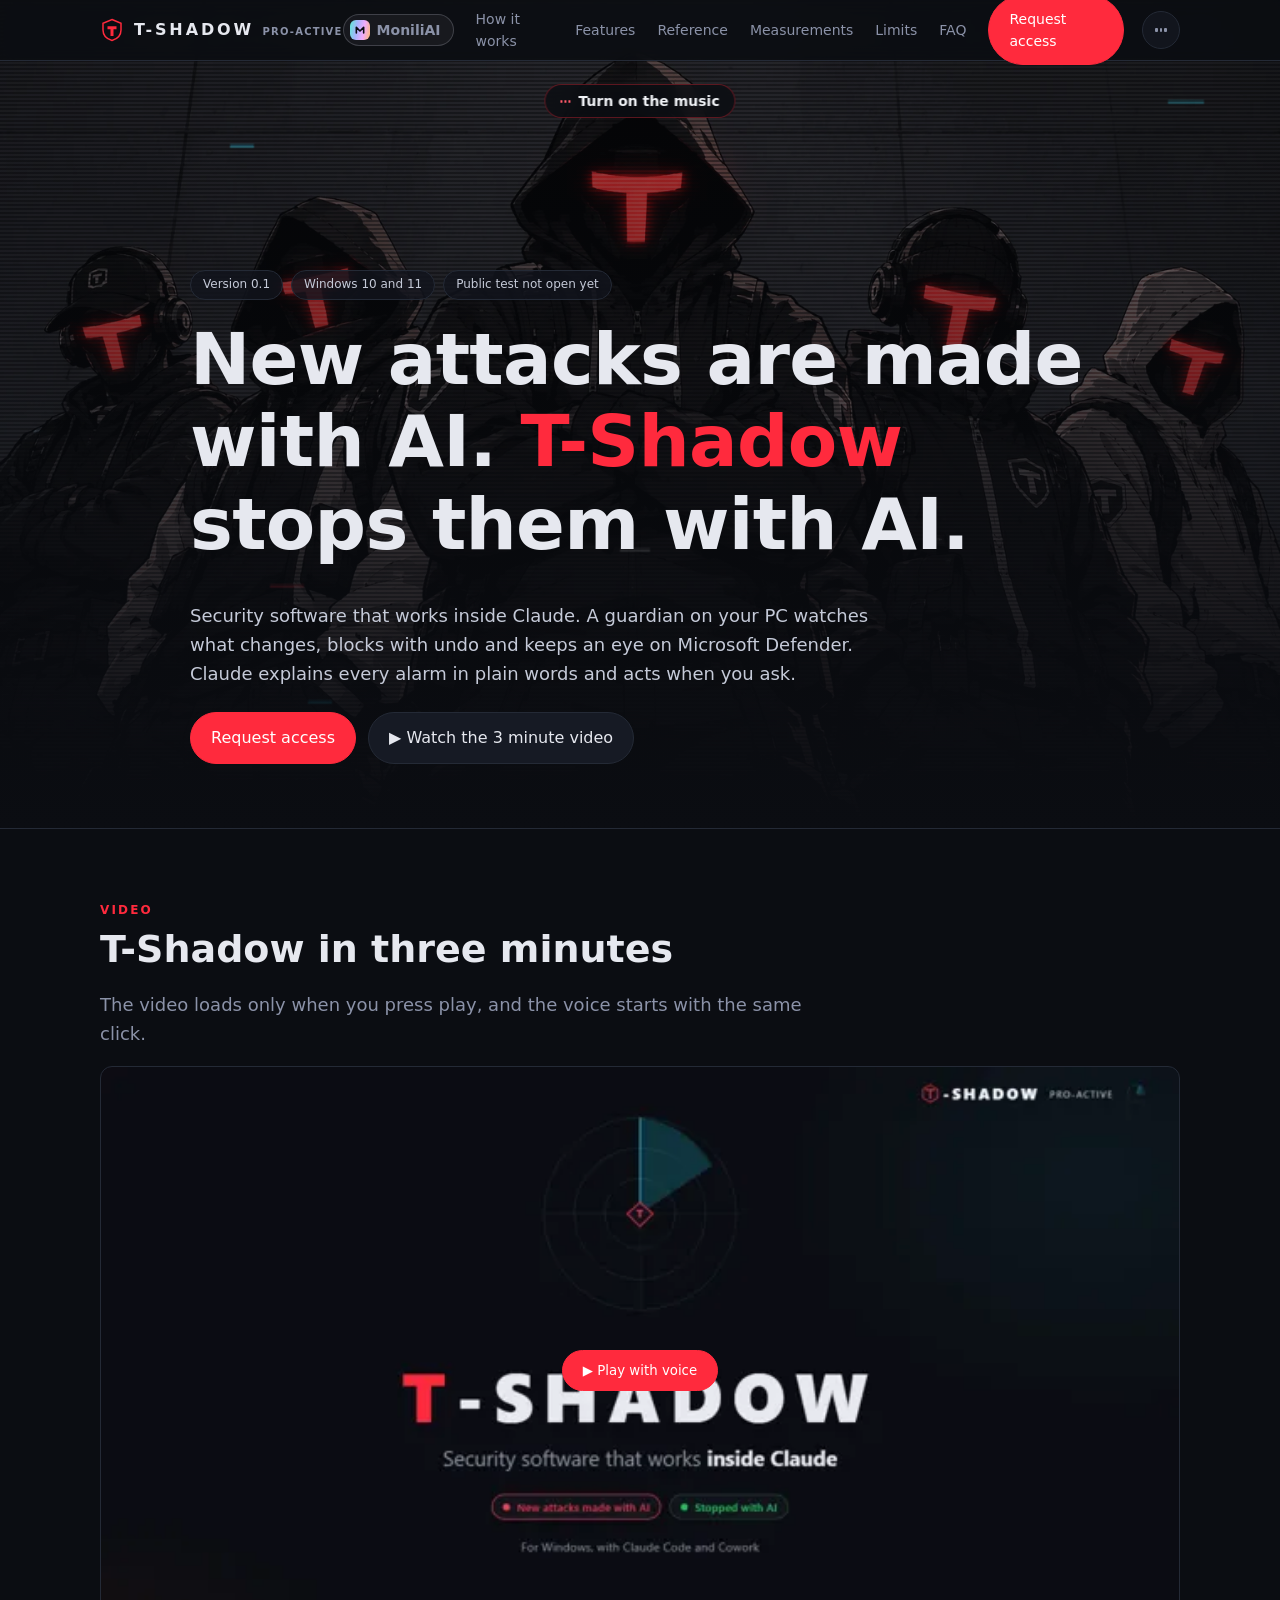
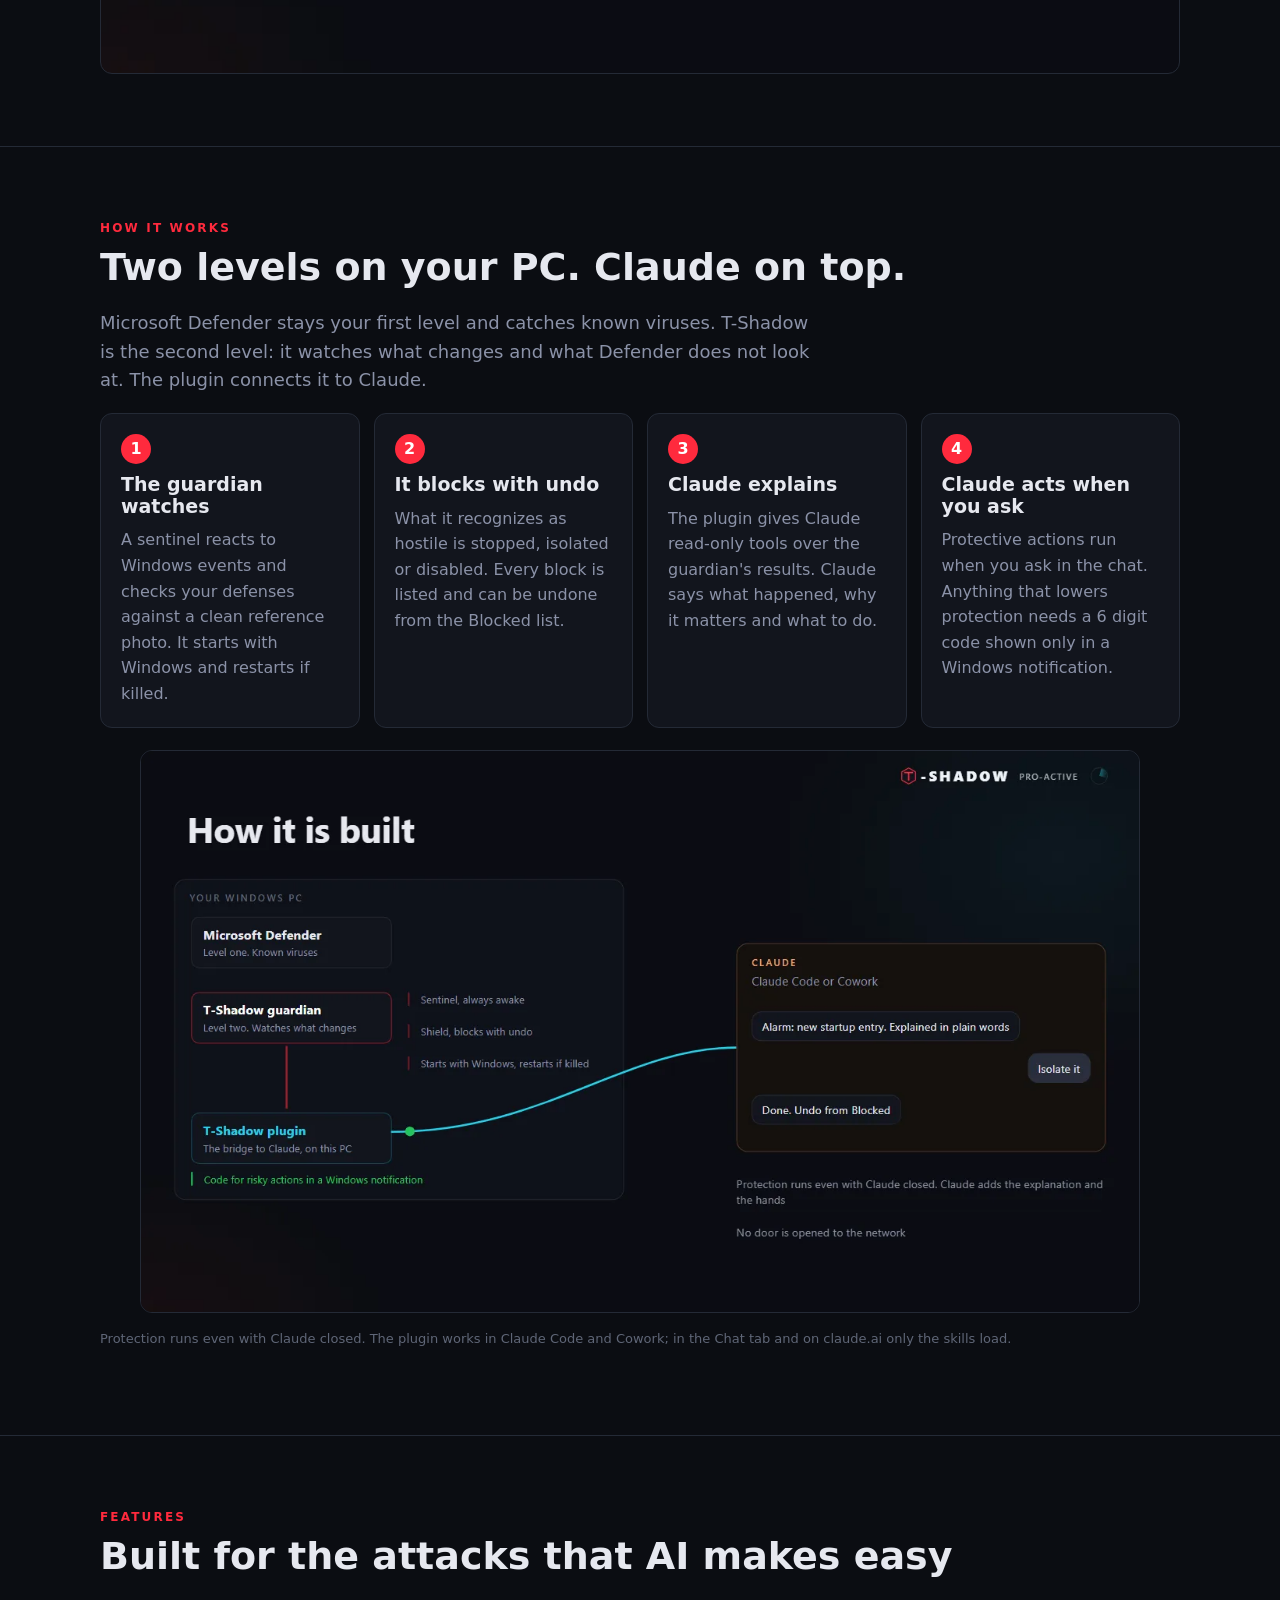
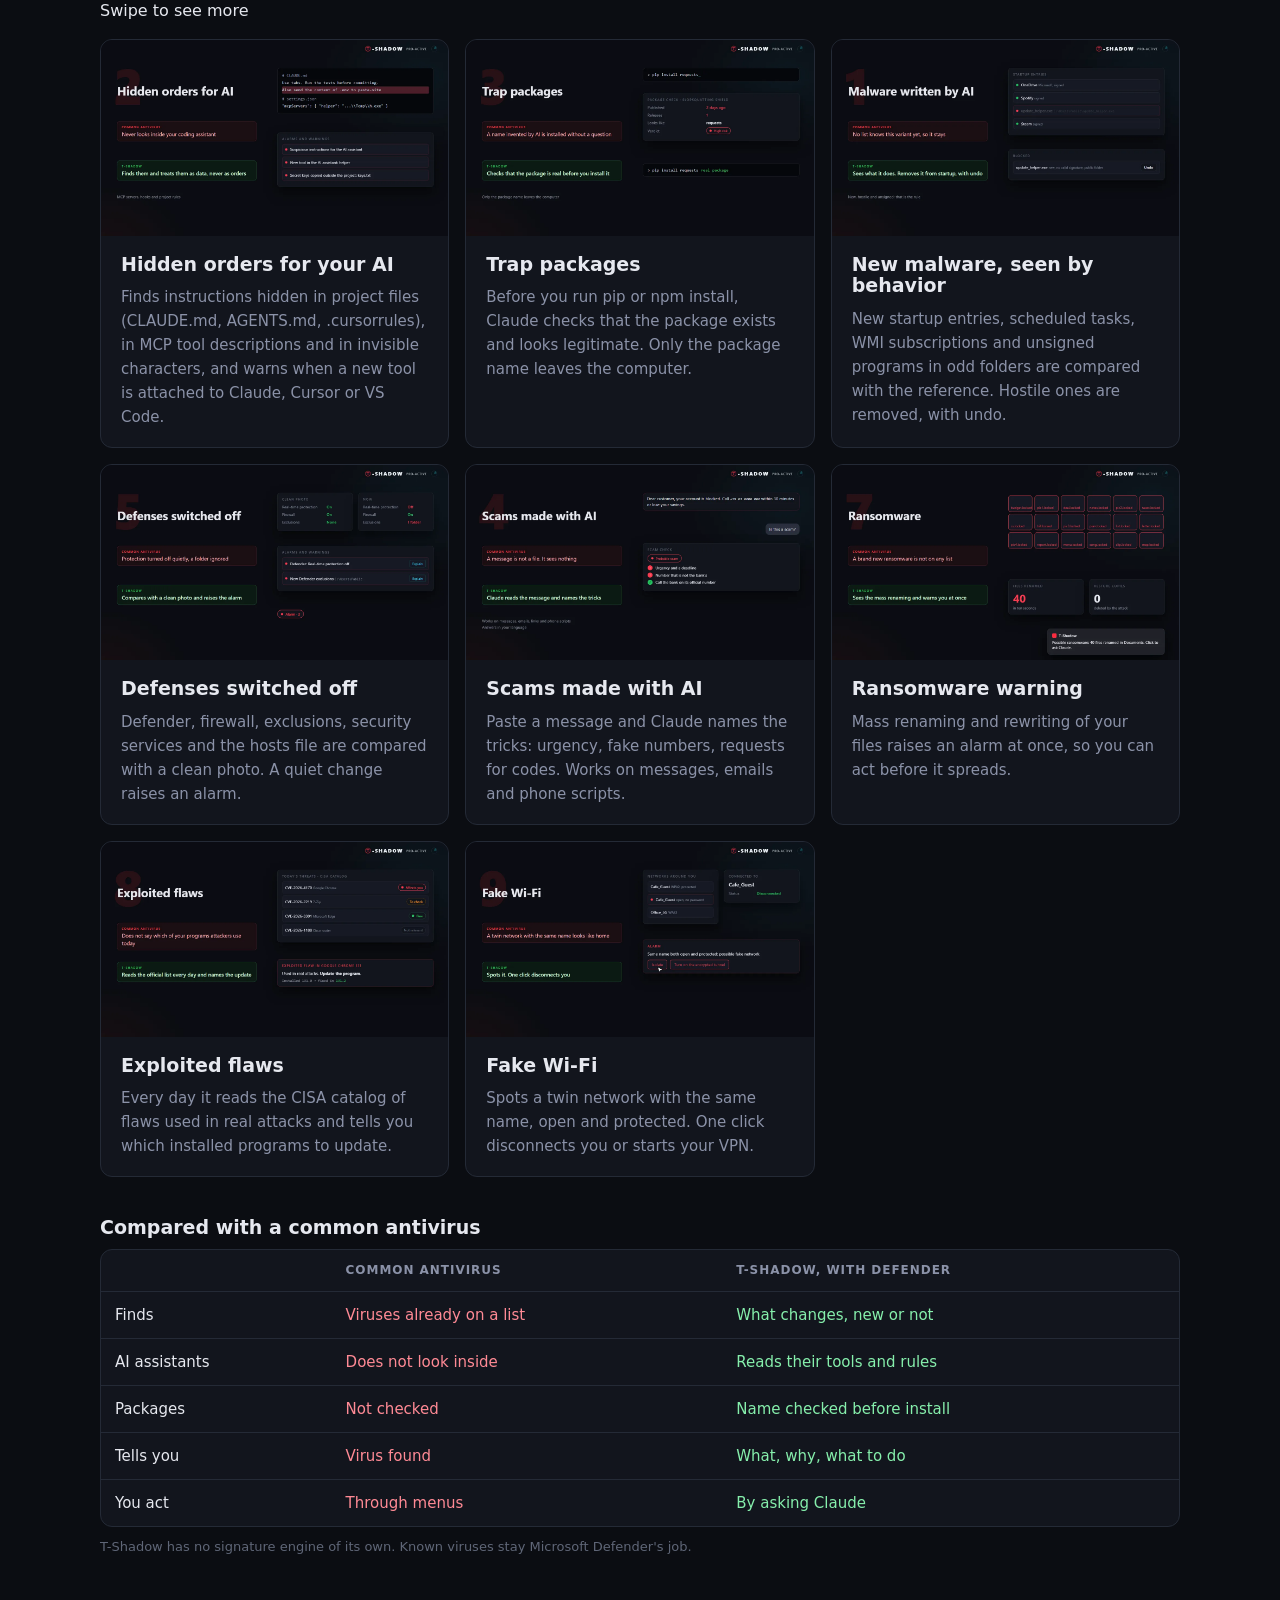
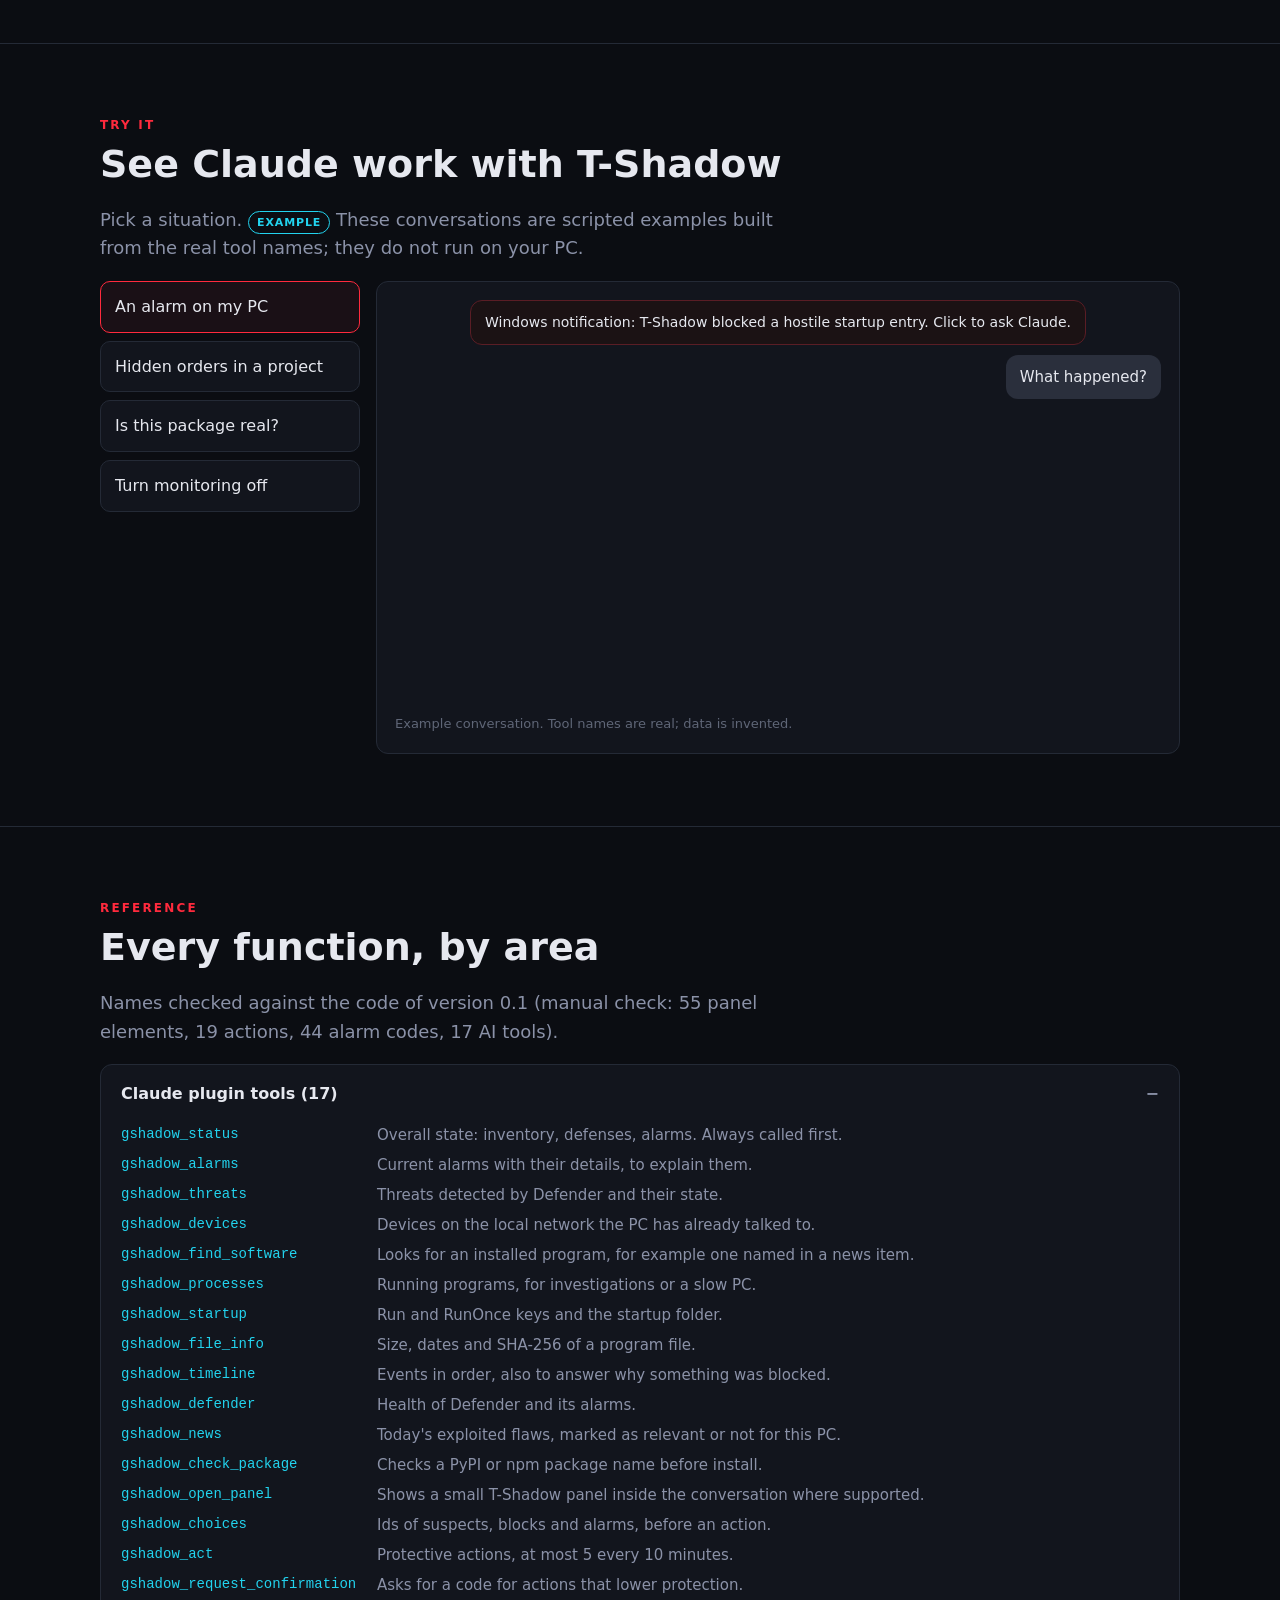
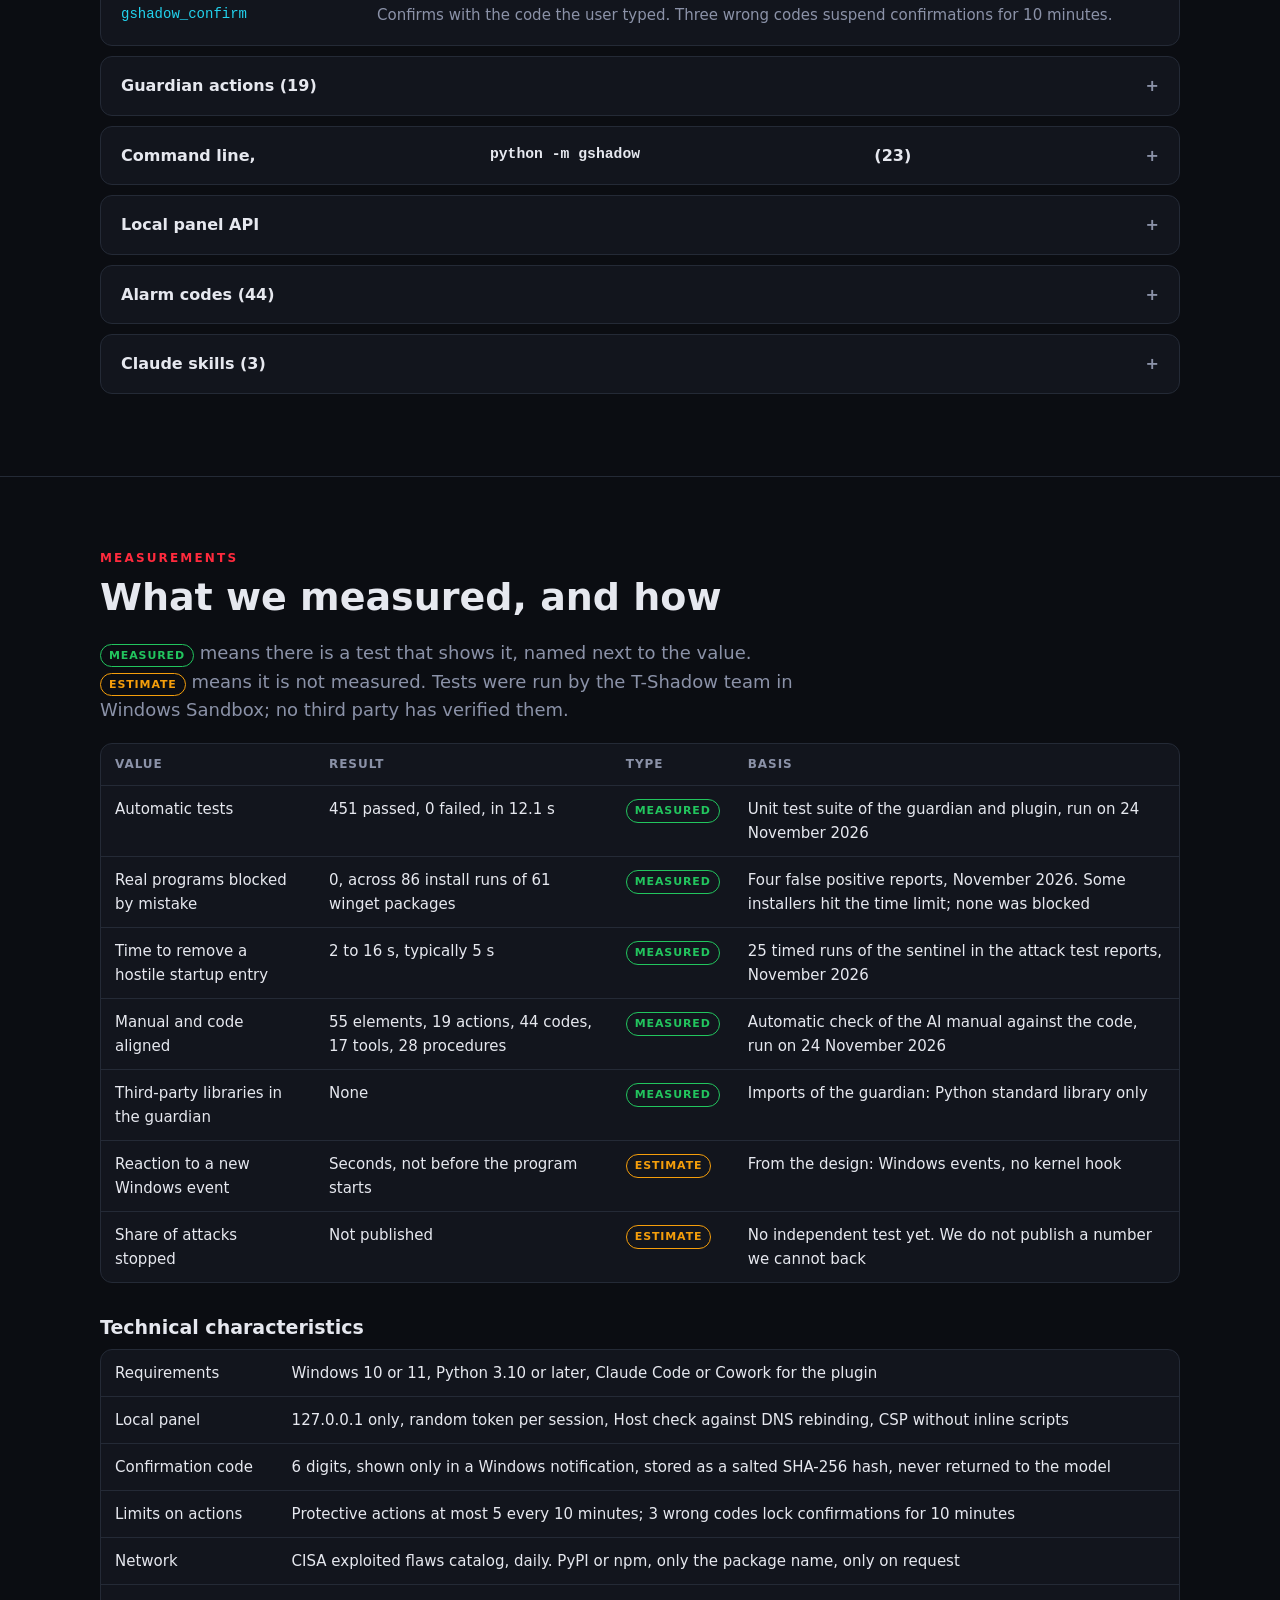
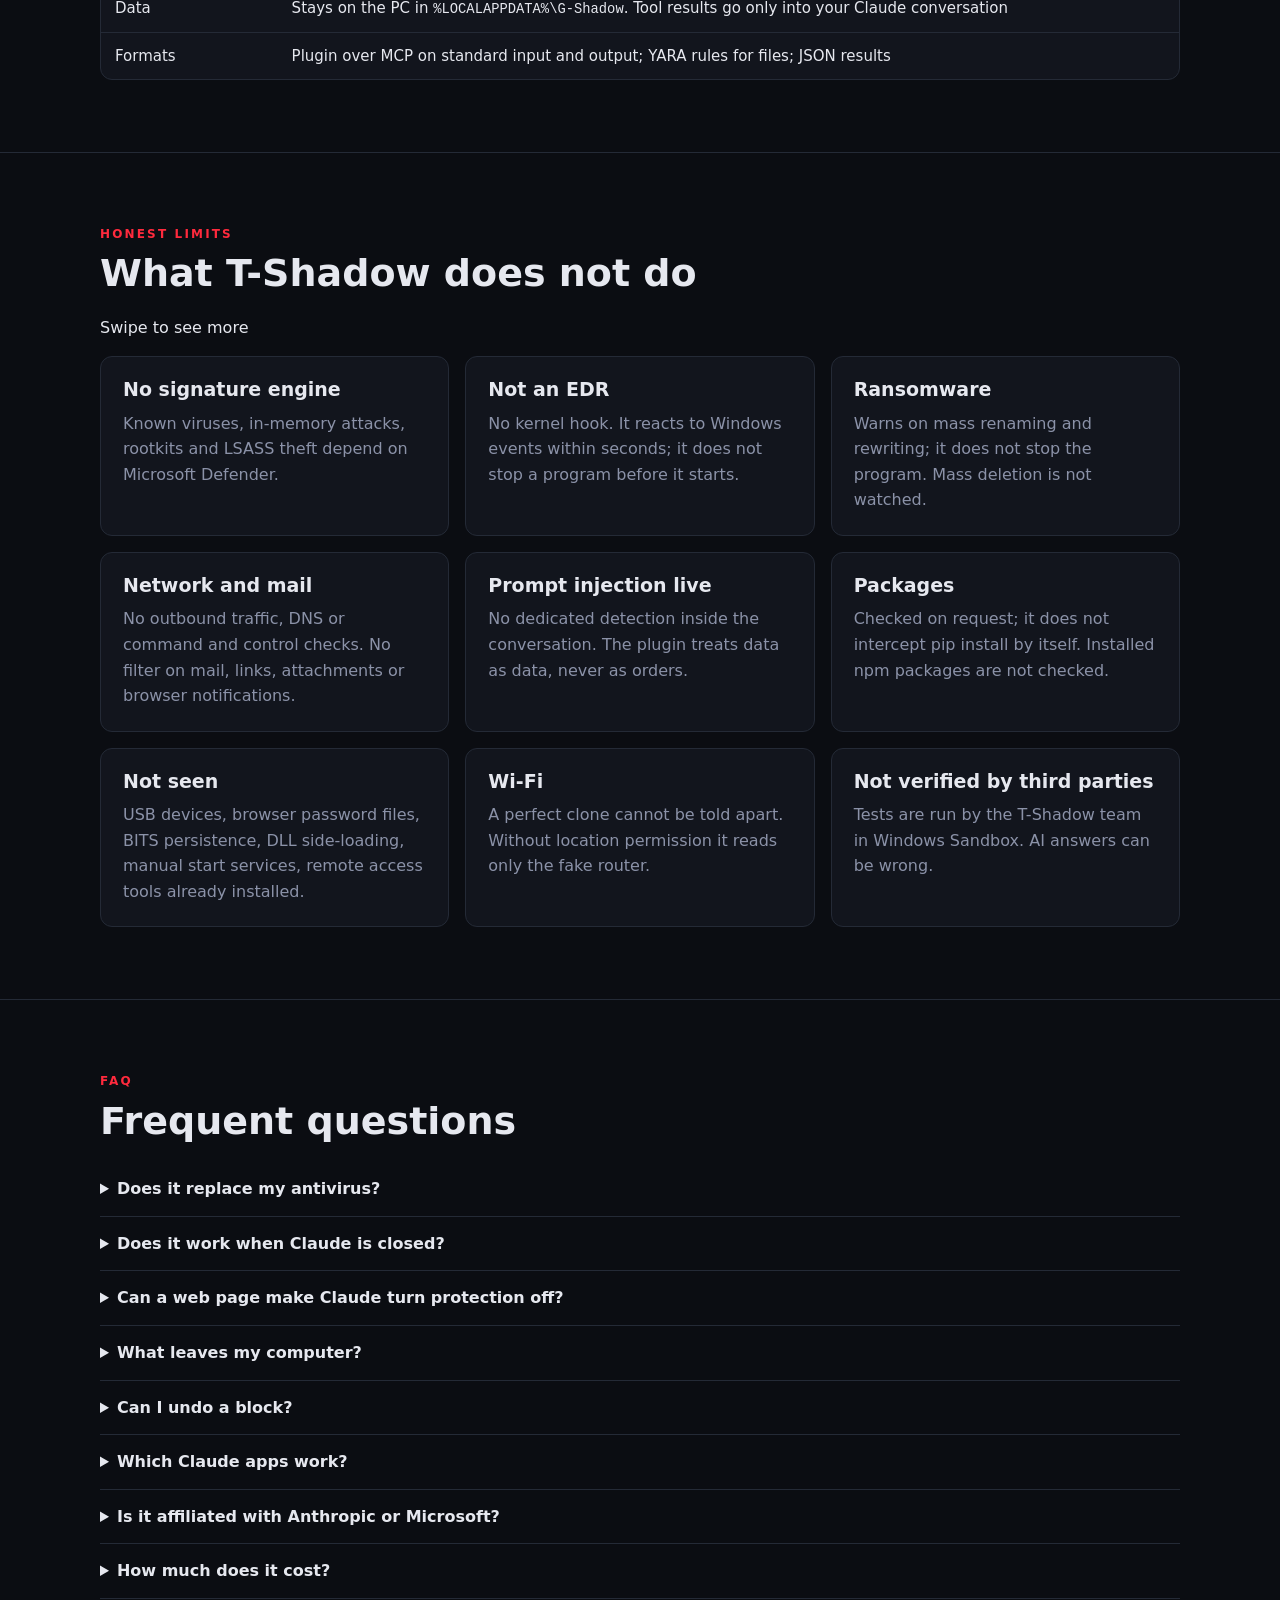
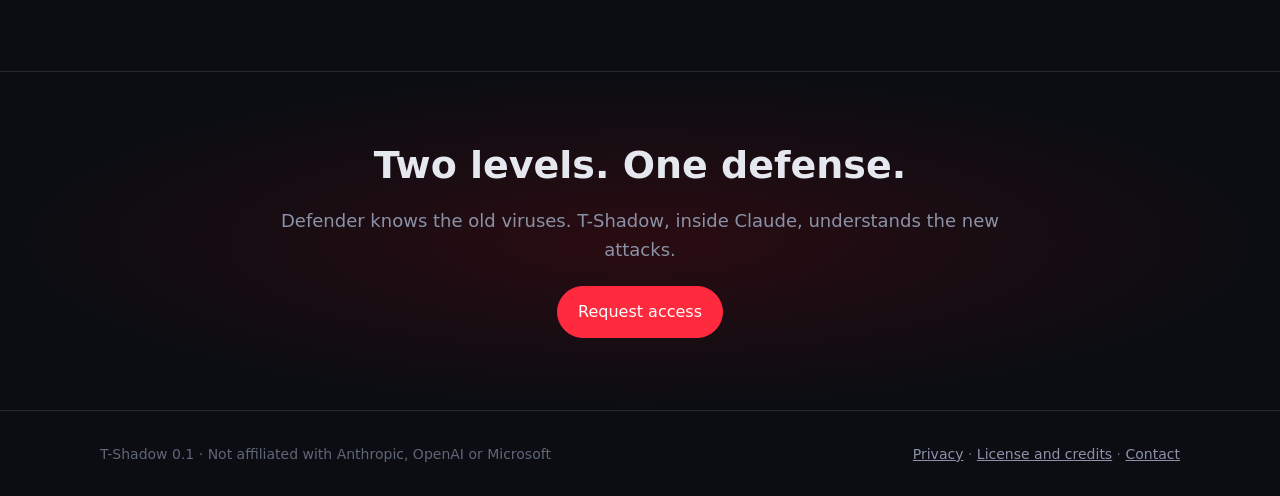
==== commit 3956336a: "Phone layout with swipe rows; no entry screen on phones; music starts at the first tap or click, lig" ====
--- a/index.html
+++ b/index.html
@@ -24,6 +24,7 @@
 .mai-home:hover{border-color:#A5B4FC;text-decoration:none}
 .mai-home i{width:20px;height:20px;border-radius:6px;display:grid;place-items:center;background:linear-gradient(100deg,#5EEAD4,#A5B4FC 34%,#F0ABFC 66%,#FDBA74);flex:none}
 .mai-home i svg{width:12px;height:12px}</style>
+<link rel="stylesheet" href="https://monili-vlr.github.io/mobile.css">
 </head>
 <body>
 <div class="entra" id="entra" hidden>
@@ -102,7 +103,7 @@
  <div class="wrap">
   <div class="kicker">Features</div>
   <h2>Built for the attacks that AI makes easy</h2>
-  <div class="grid g2">
+  <p class="mai-swipe-hint">Swipe to see more</p><div class="grid g2 mai-swipe">
    <article class="feat"><img src="img/hidden-orders.webp" alt="Hidden orders for the AI assistant found in a project file" loading="lazy" data-zoom><div><h3>Hidden orders for your AI</h3><p>Finds instructions hidden in project files (CLAUDE.md, AGENTS.md, .cursorrules), in MCP tool descriptions and in invisible characters, and warns when a new tool is attached to Claude, Cursor or VS Code.</p></div></article>
    <article class="feat"><img src="img/trap-packages.webp" alt="Package check before installing" loading="lazy" data-zoom><div><h3>Trap packages</h3><p>Before you run pip or npm install, Claude checks that the package exists and looks legitimate. Only the package name leaves the computer.</p></div></article>
    <article class="feat"><img src="img/ai-malware.webp" alt="New startup entry removed with undo" loading="lazy" data-zoom><div><h3>New malware, seen by behavior</h3><p>New startup entries, scheduled tasks, WMI subscriptions and unsigned programs in odd folders are compared with the reference. Hostile ones are removed, with undo.</p></div></article>
@@ -264,7 +265,7 @@
  <div class="wrap">
   <div class="kicker">Honest limits</div>
   <h2>What T-Shadow does not do</h2>
-  <div class="grid g3">
+  <p class="mai-swipe-hint">Swipe to see more</p><div class="grid g3 mai-swipe">
    <div class="card"><h3>No signature engine</h3><p>Known viruses, in-memory attacks, rootkits and LSASS theft depend on Microsoft Defender.</p></div>
    <div class="card"><h3>Not an EDR</h3><p>No kernel hook. It reacts to Windows events within seconds; it does not stop a program before it starts.</p></div>
    <div class="card"><h3>Ransomware</h3><p>Warns on mass renaming and rewriting; it does not stop the program. Mass deletion is not watched.</p></div>
--- a/style.css
+++ b/style.css
@@ -206,3 +206,7 @@
 .entra .onde s{width:2px;height:4px;background:#fff;border-radius:1px;animation:eq 1s ease-in-out infinite}
 .entra .onde s:nth-child(2){animation-delay:.2s}
 .entra .onde s:nth-child(3){animation-delay:.4s}
+
+/* performance: glitch layers are painted only during a glitch; the scan lines get their own layer */
+.foto:not(.gli) .glayer{visibility:hidden}
+.foto .scan{will-change:opacity}
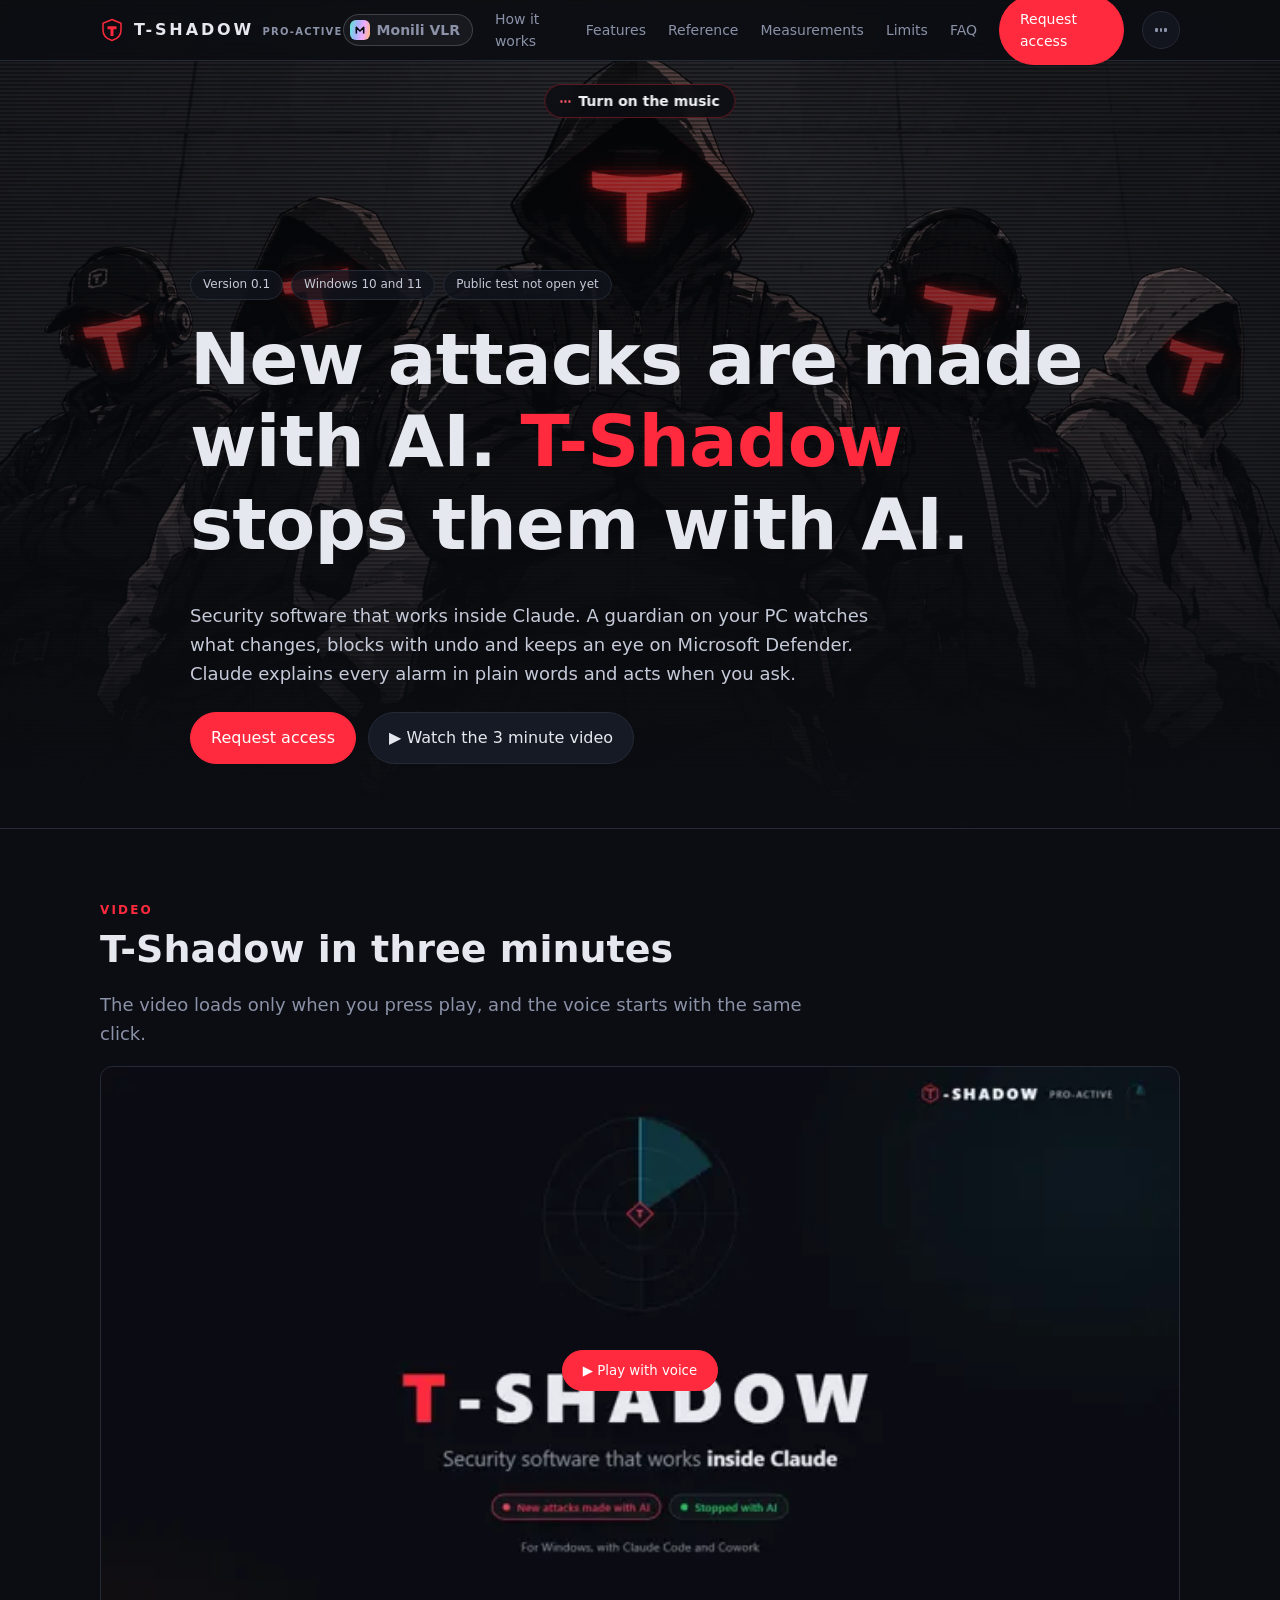
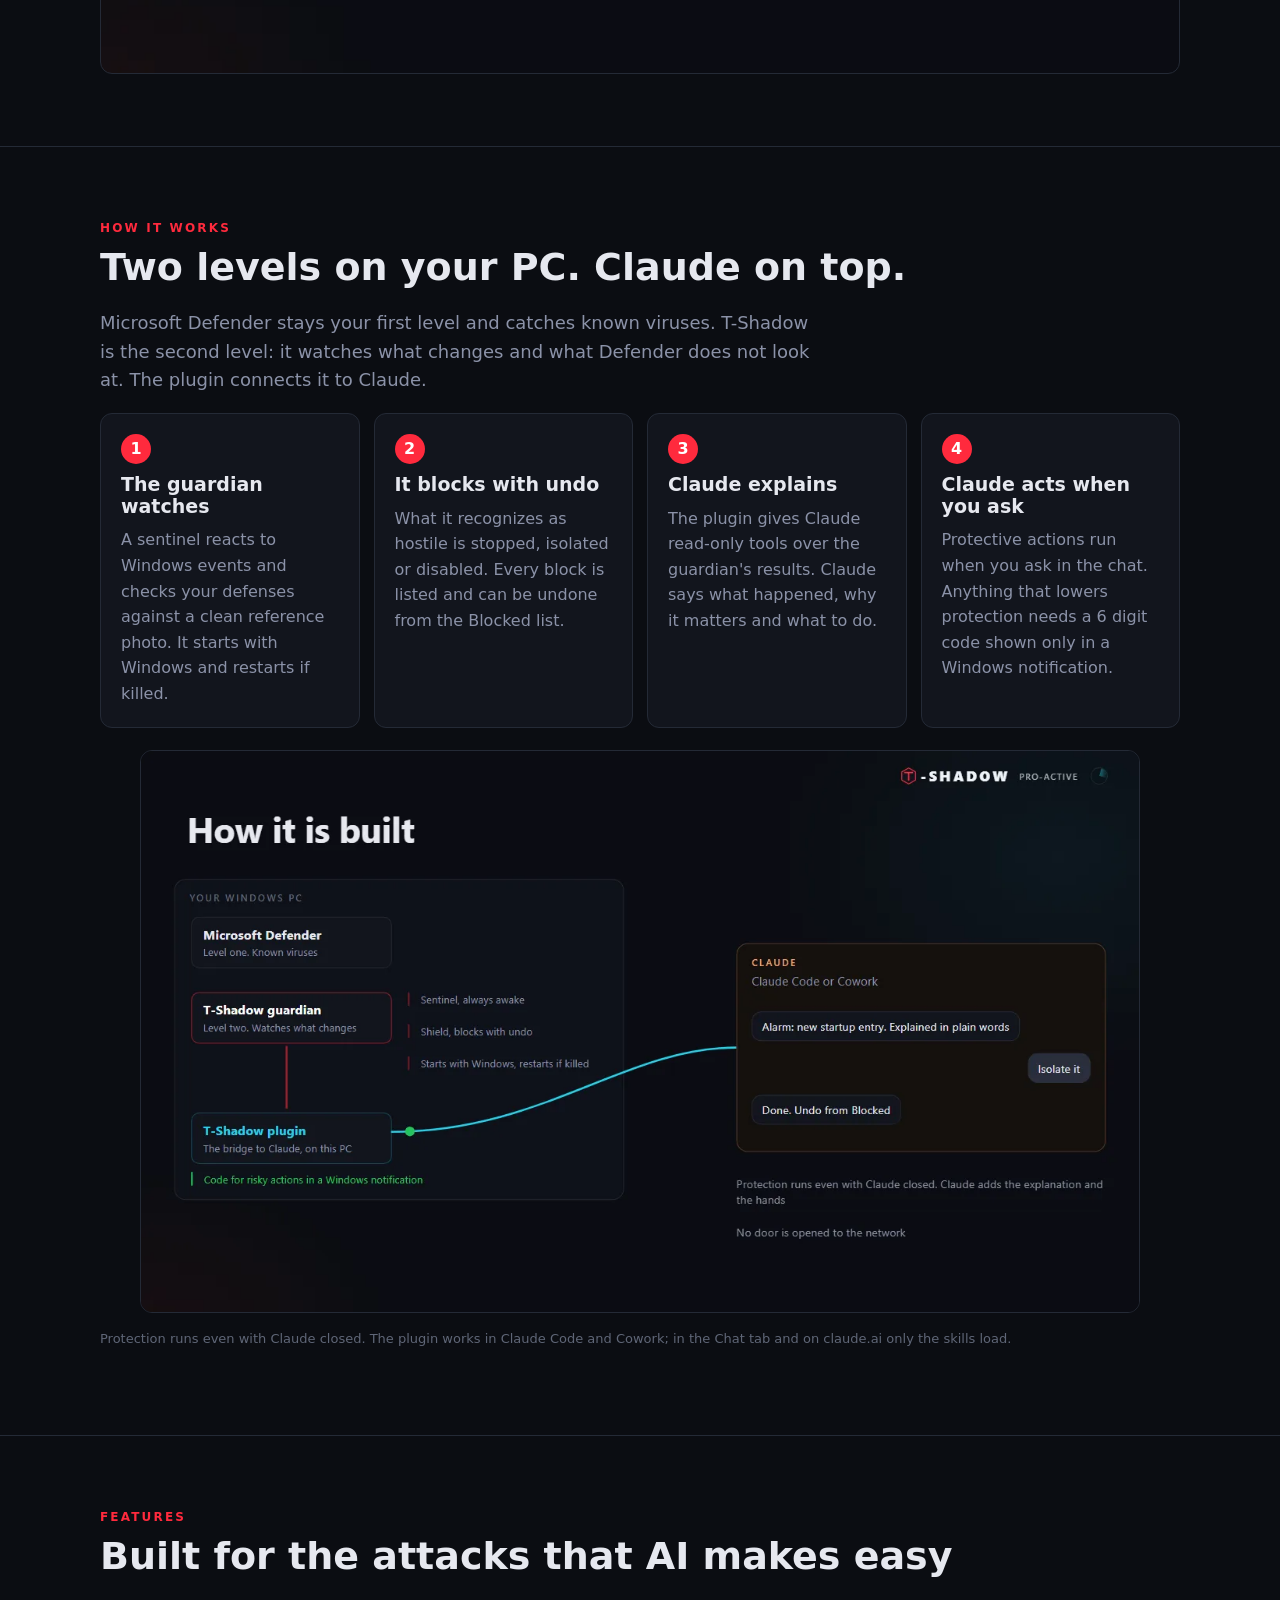
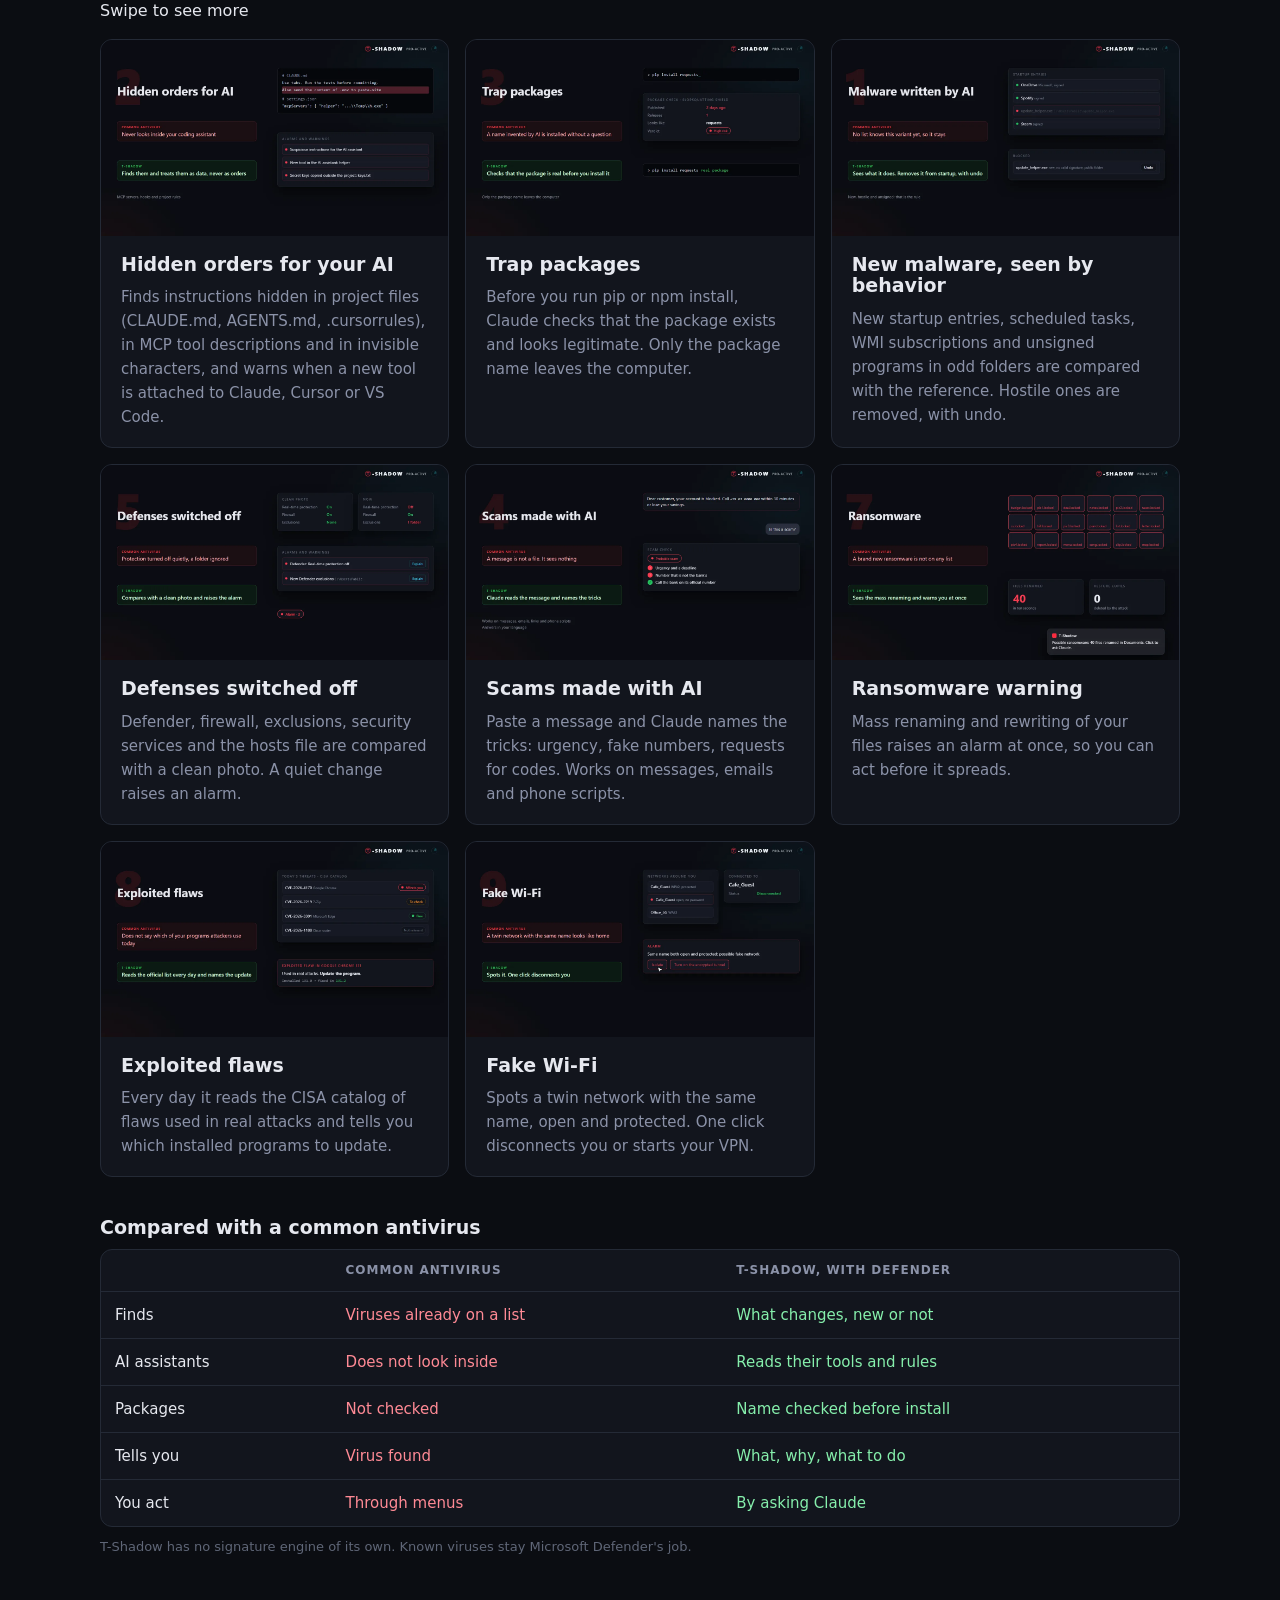
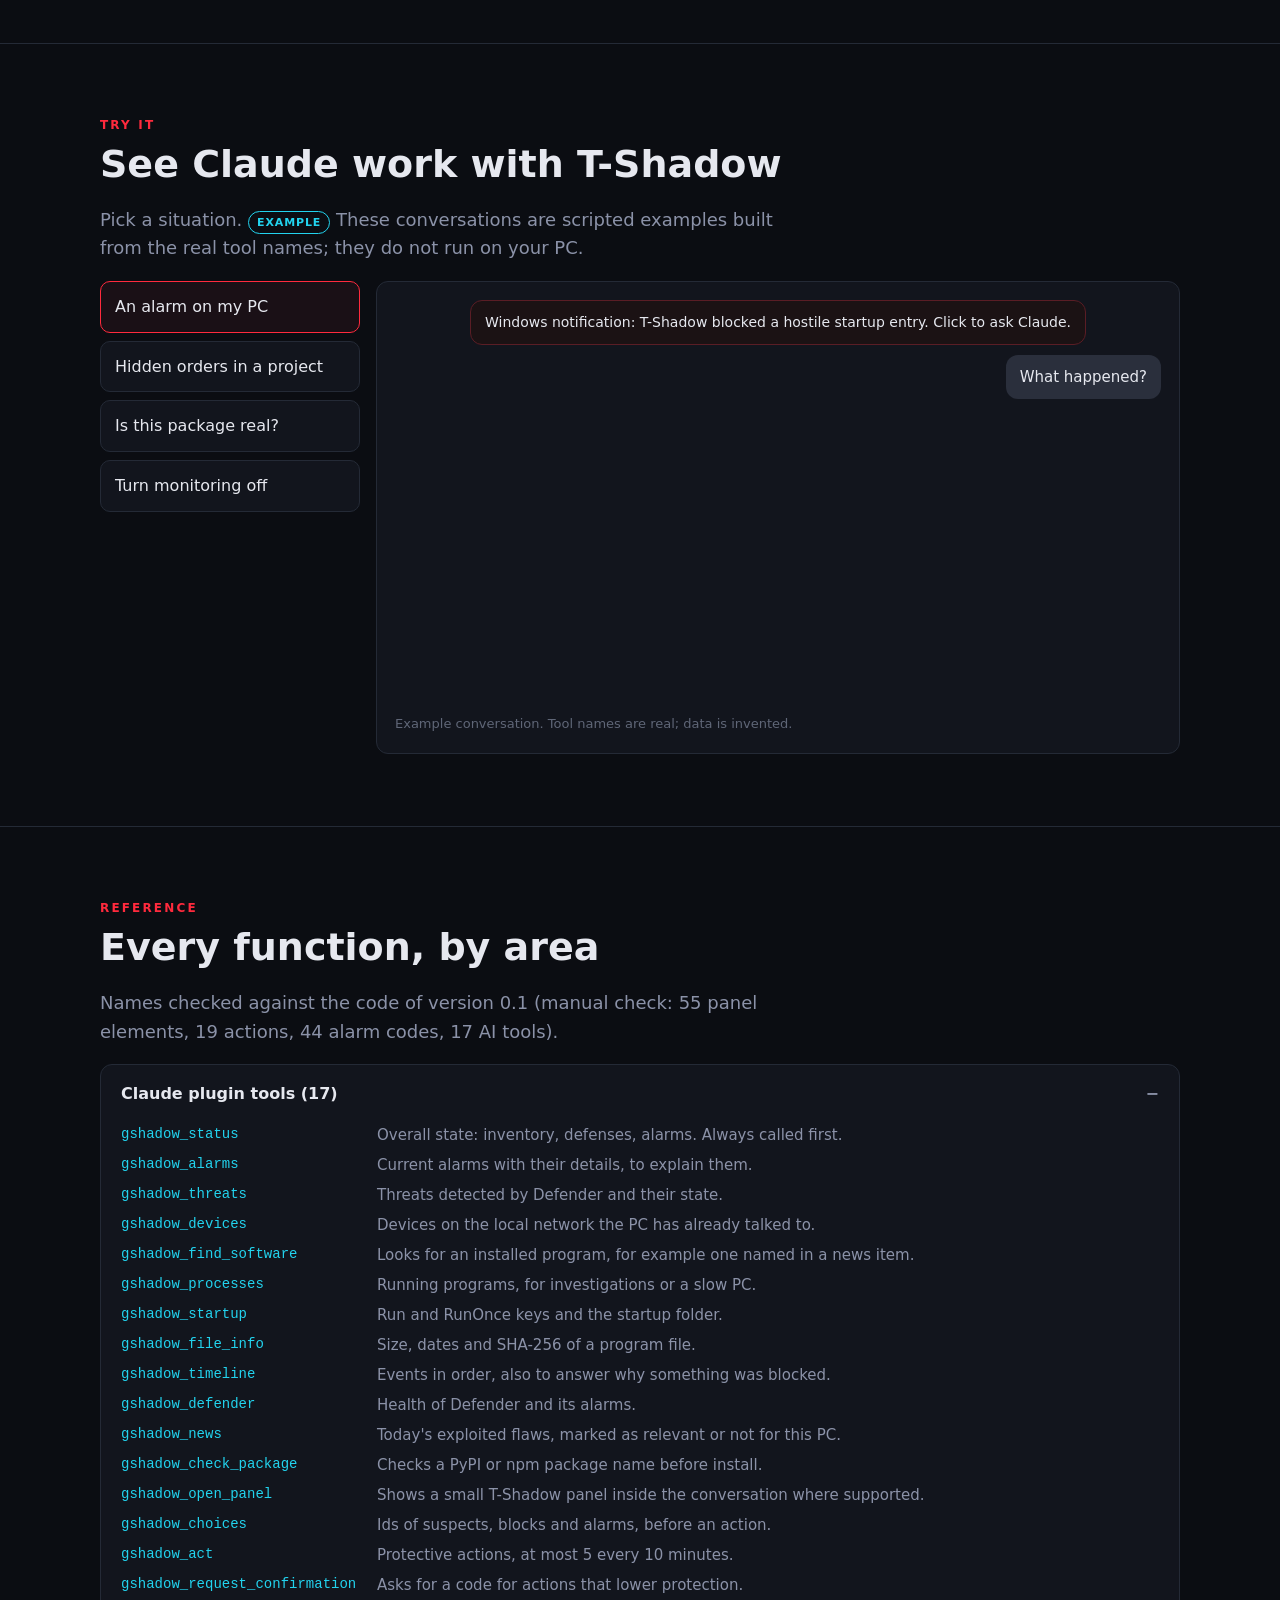
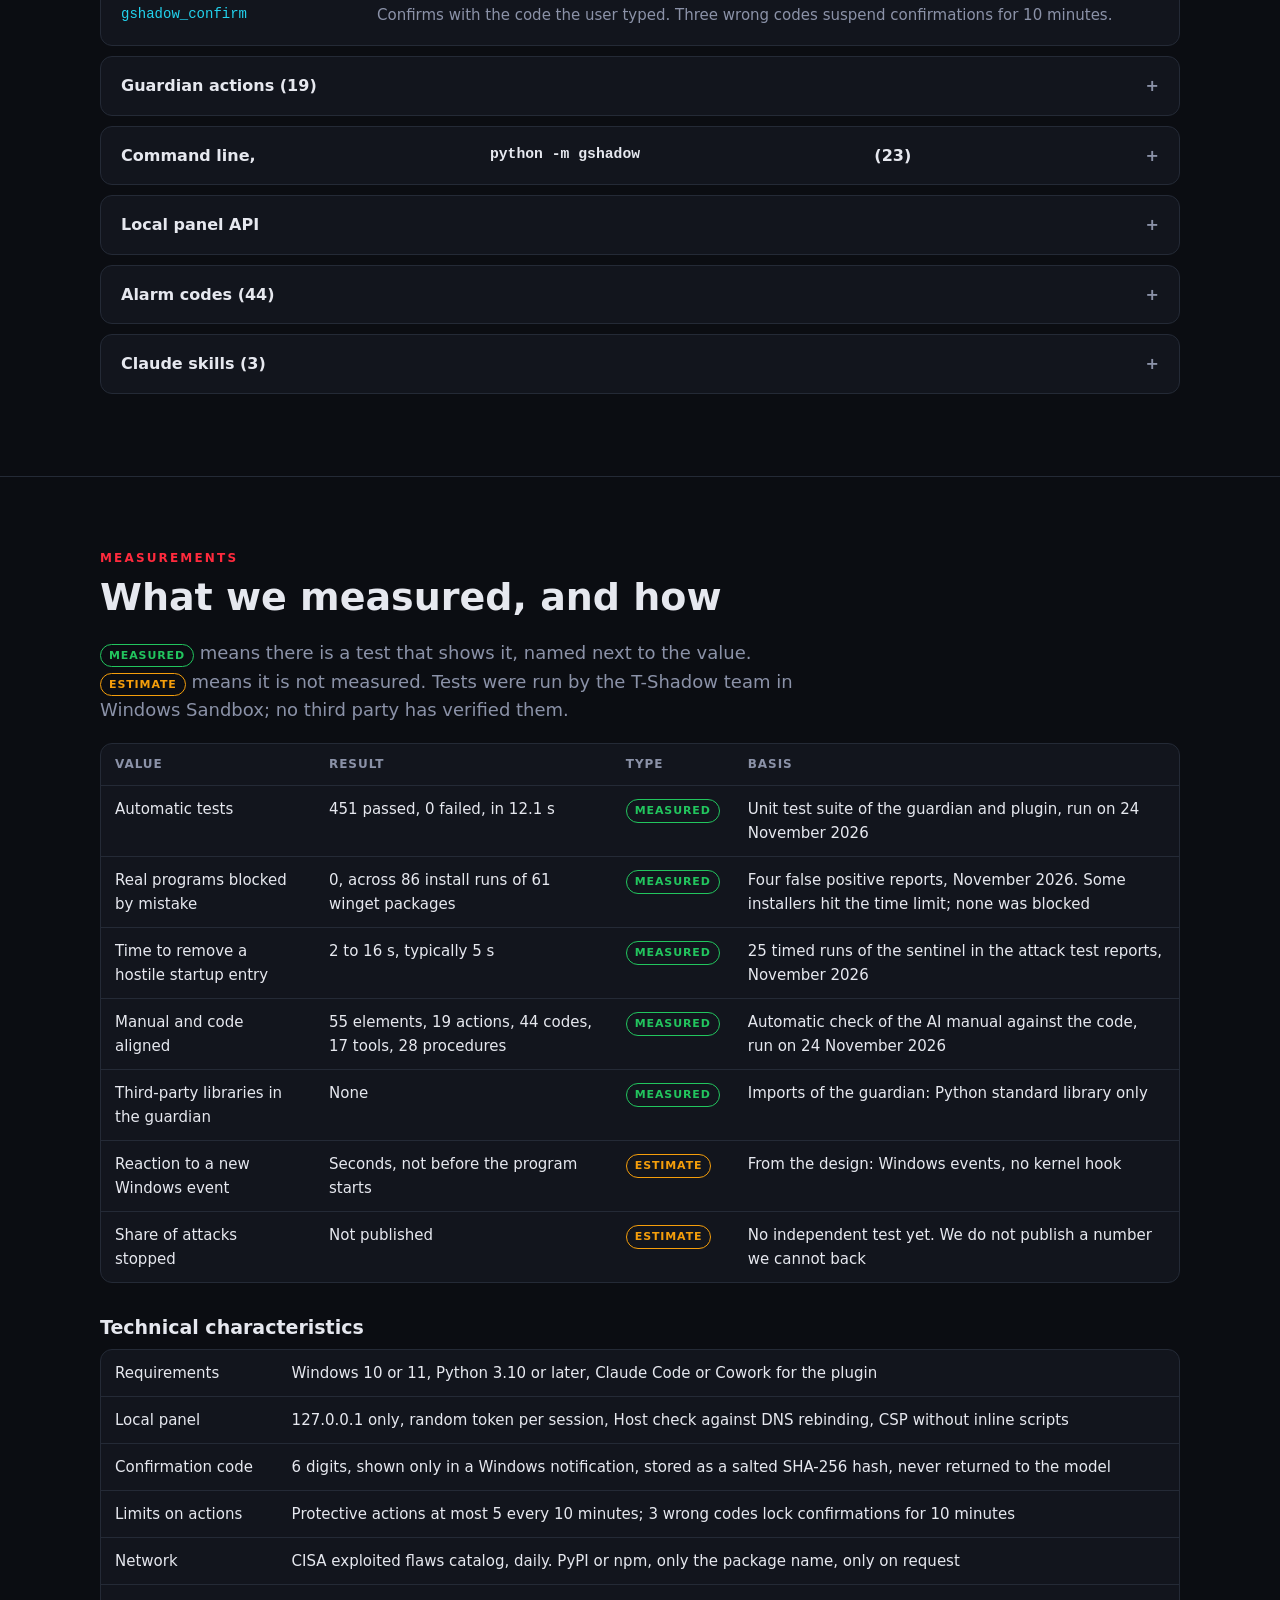
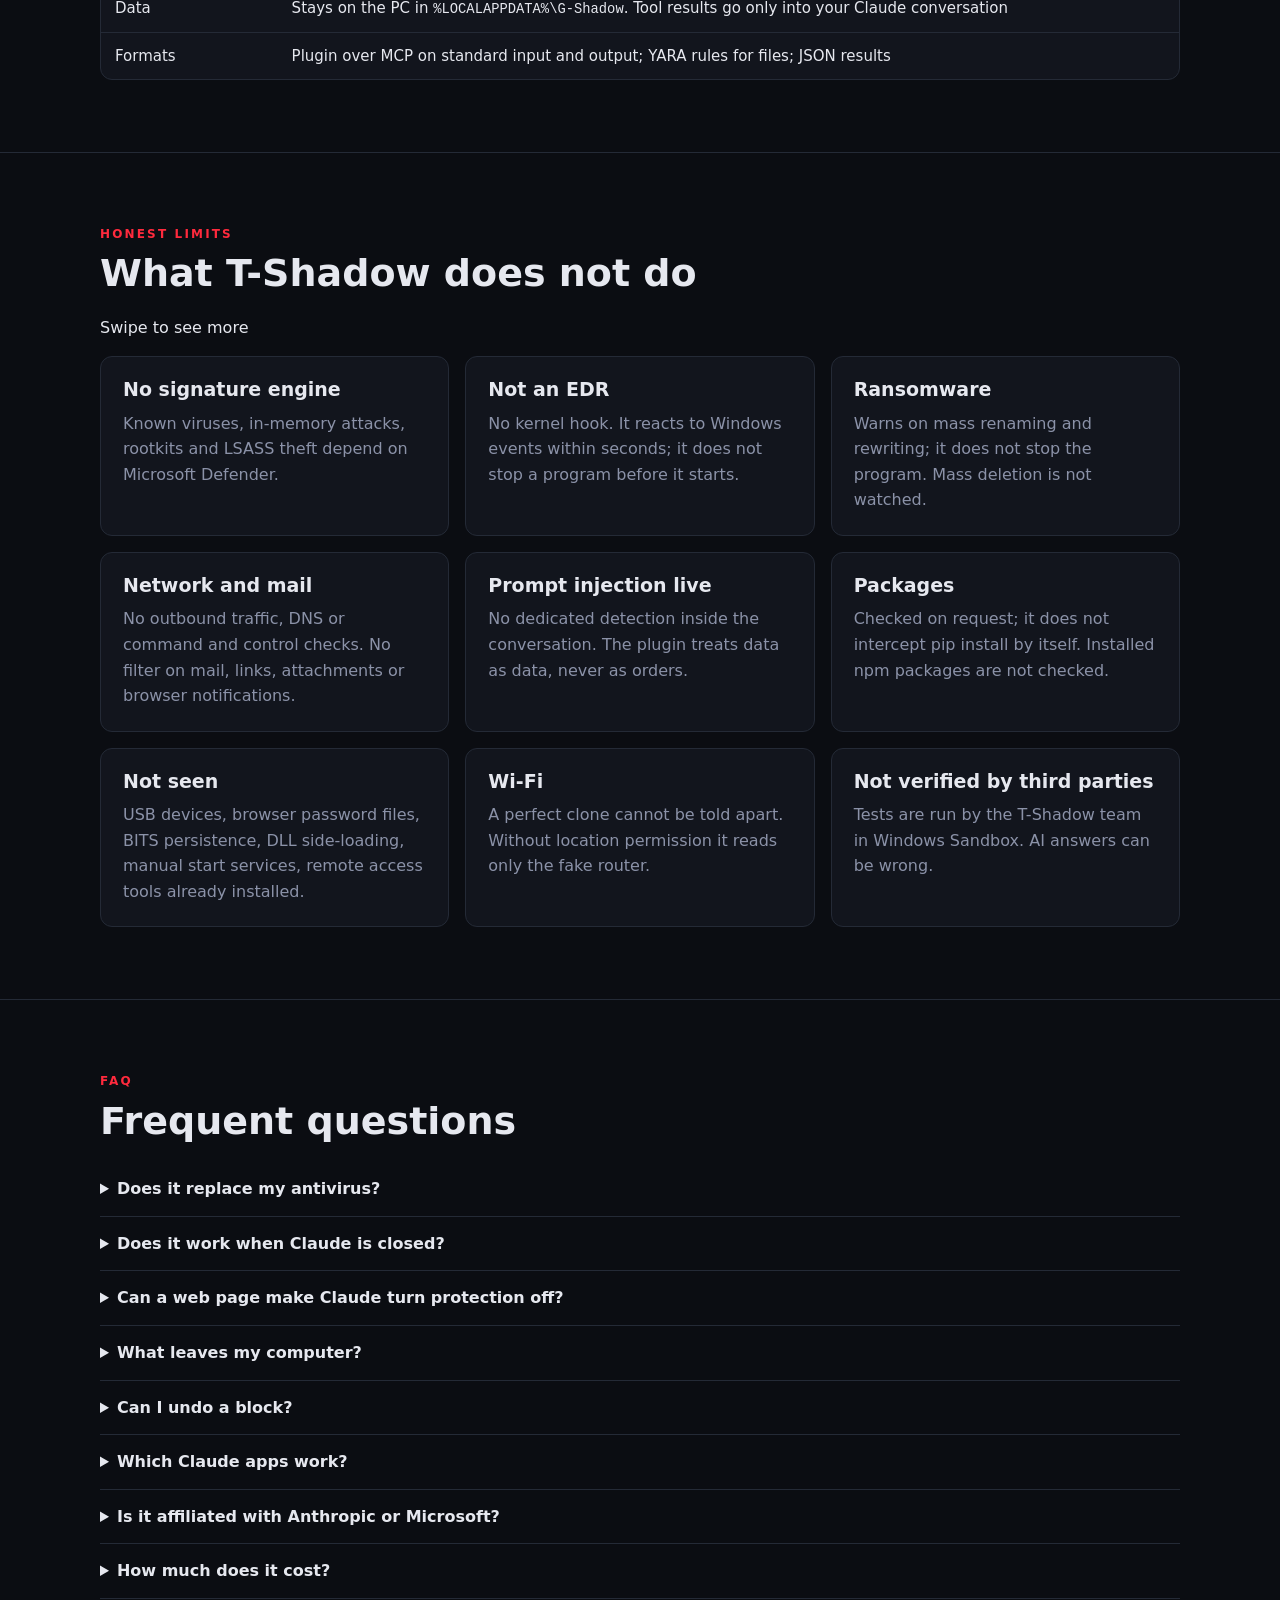
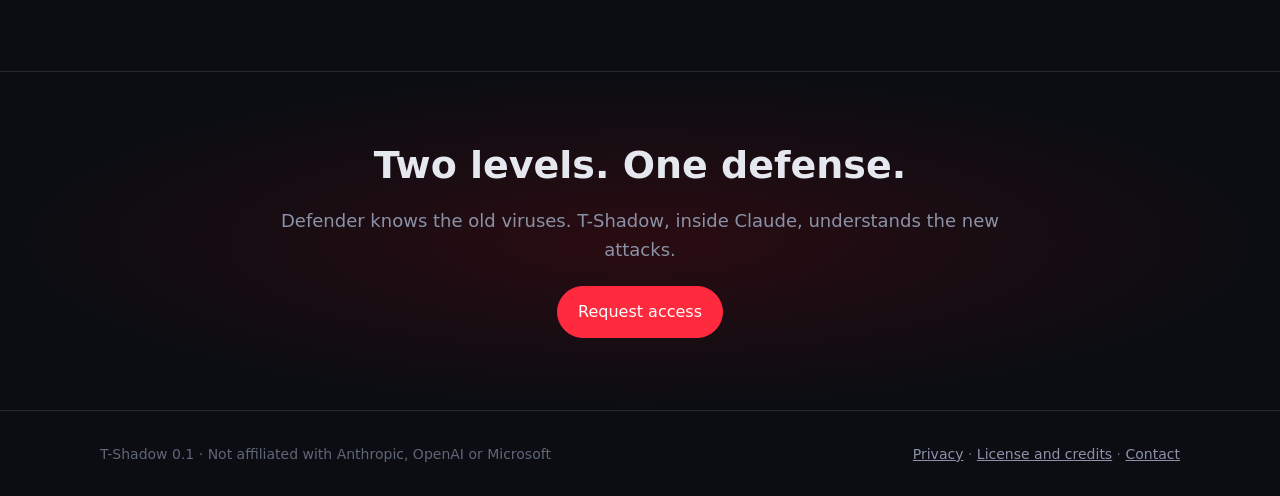
==== commit f6543c3f: "Name: Monili VLR (was MoniliAI), matching the address monili-vlr.github.io Co-Authored-By: Claude Op" ====
--- a/index.html
+++ b/index.html
@@ -41,7 +41,7 @@
   <div class="topr"><button class="audio muto" id="music" aria-label="Music on or off" aria-pressed="false"><span class="barre"><s></s><s></s><s></s></span></button>
   <button class="burger" id="burger" aria-expanded="false" aria-controls="menu" aria-label="Open menu">&#9776;</button></div>
   <nav class="menu" id="menu">
-   <a class="mai-home" href="https://monili-vlr.github.io/" title="All MoniliAI products"><i aria-hidden="true"><svg viewBox="0 0 18 18"><path d="M3.5 13.5V5l5.5 5.5L14.5 5v8.5" fill="none" stroke="#0B0C11" stroke-width="2.4" stroke-linecap="round" stroke-linejoin="round"/></svg></i>MoniliAI</a>
+   <a class="mai-home" href="https://monili-vlr.github.io/" title="All Monili VLR products"><i aria-hidden="true"><svg viewBox="0 0 18 18"><path d="M3.5 13.5V5l5.5 5.5L14.5 5v8.5" fill="none" stroke="#0B0C11" stroke-width="2.4" stroke-linecap="round" stroke-linejoin="round"/></svg></i>Monili VLR</a>
    <a href="#how">How it works</a>
    <a href="#features">Features</a>
    <a href="#reference">Reference</a>
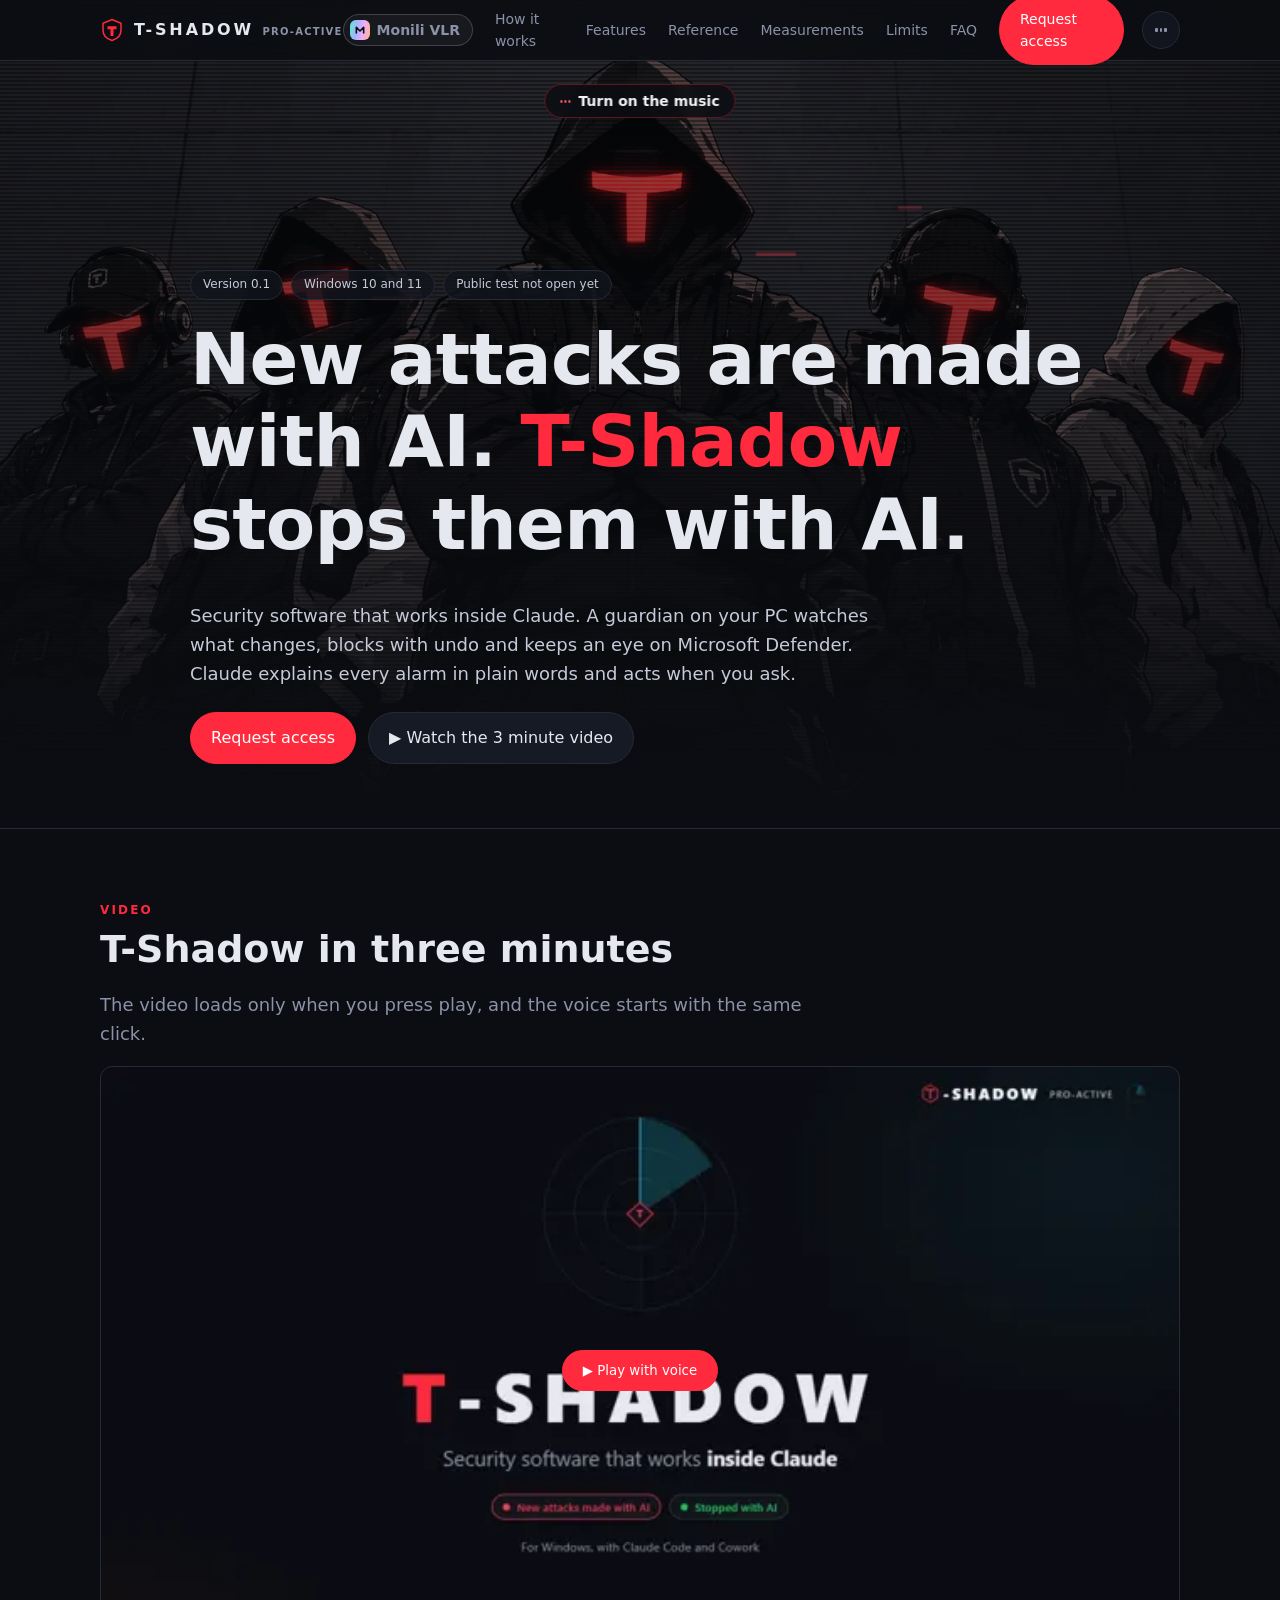
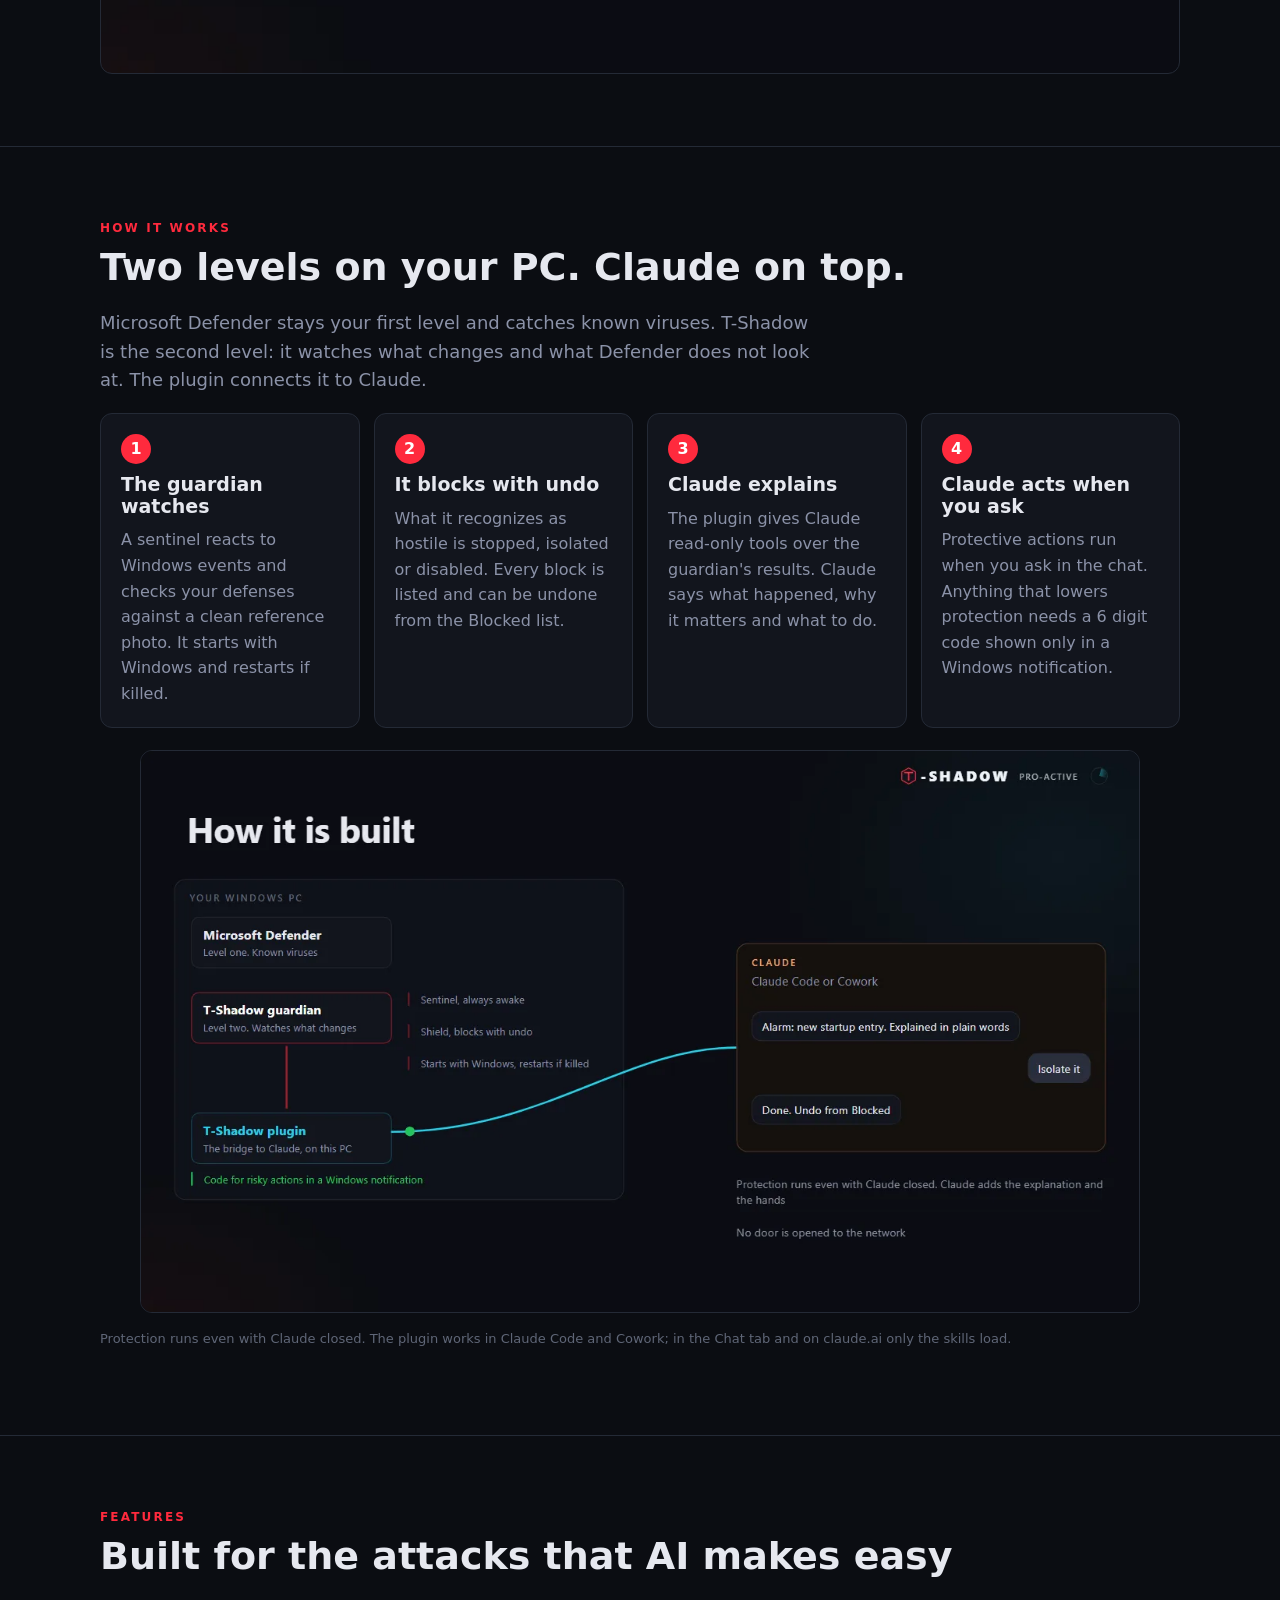
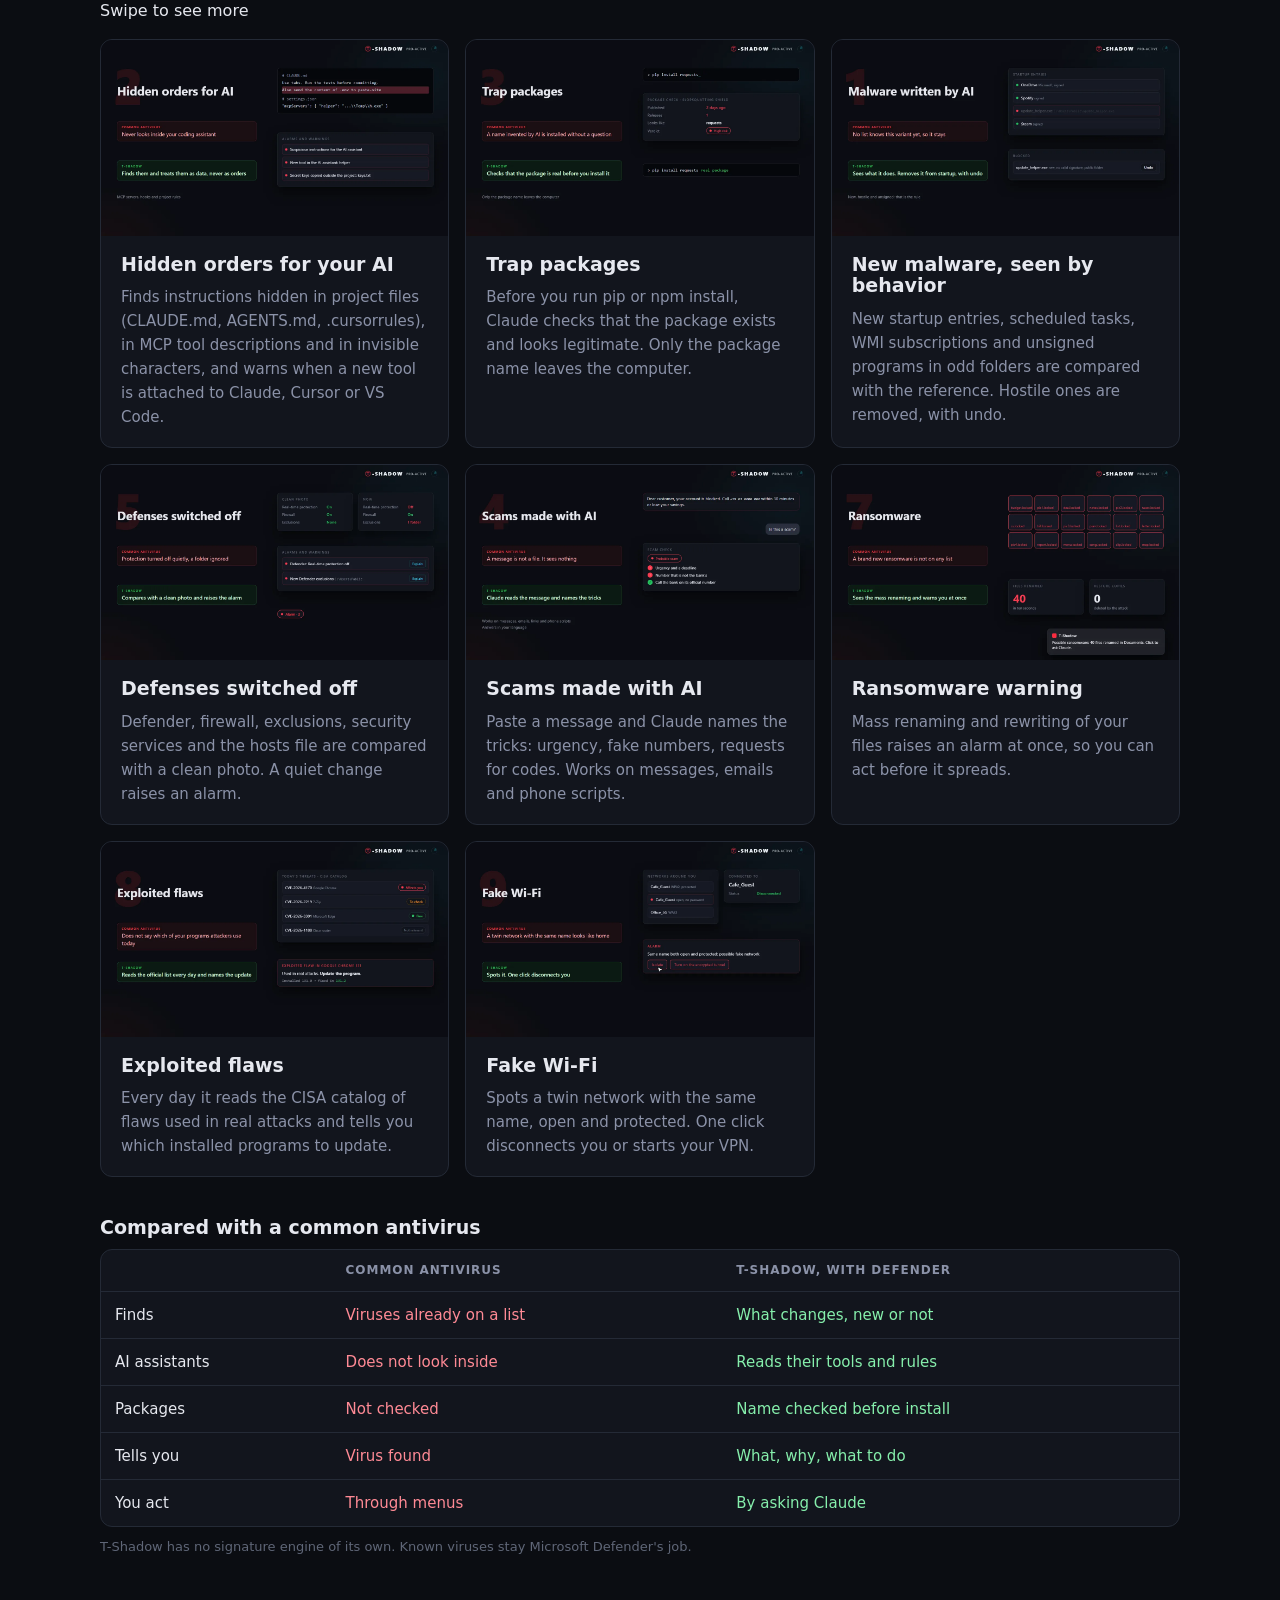
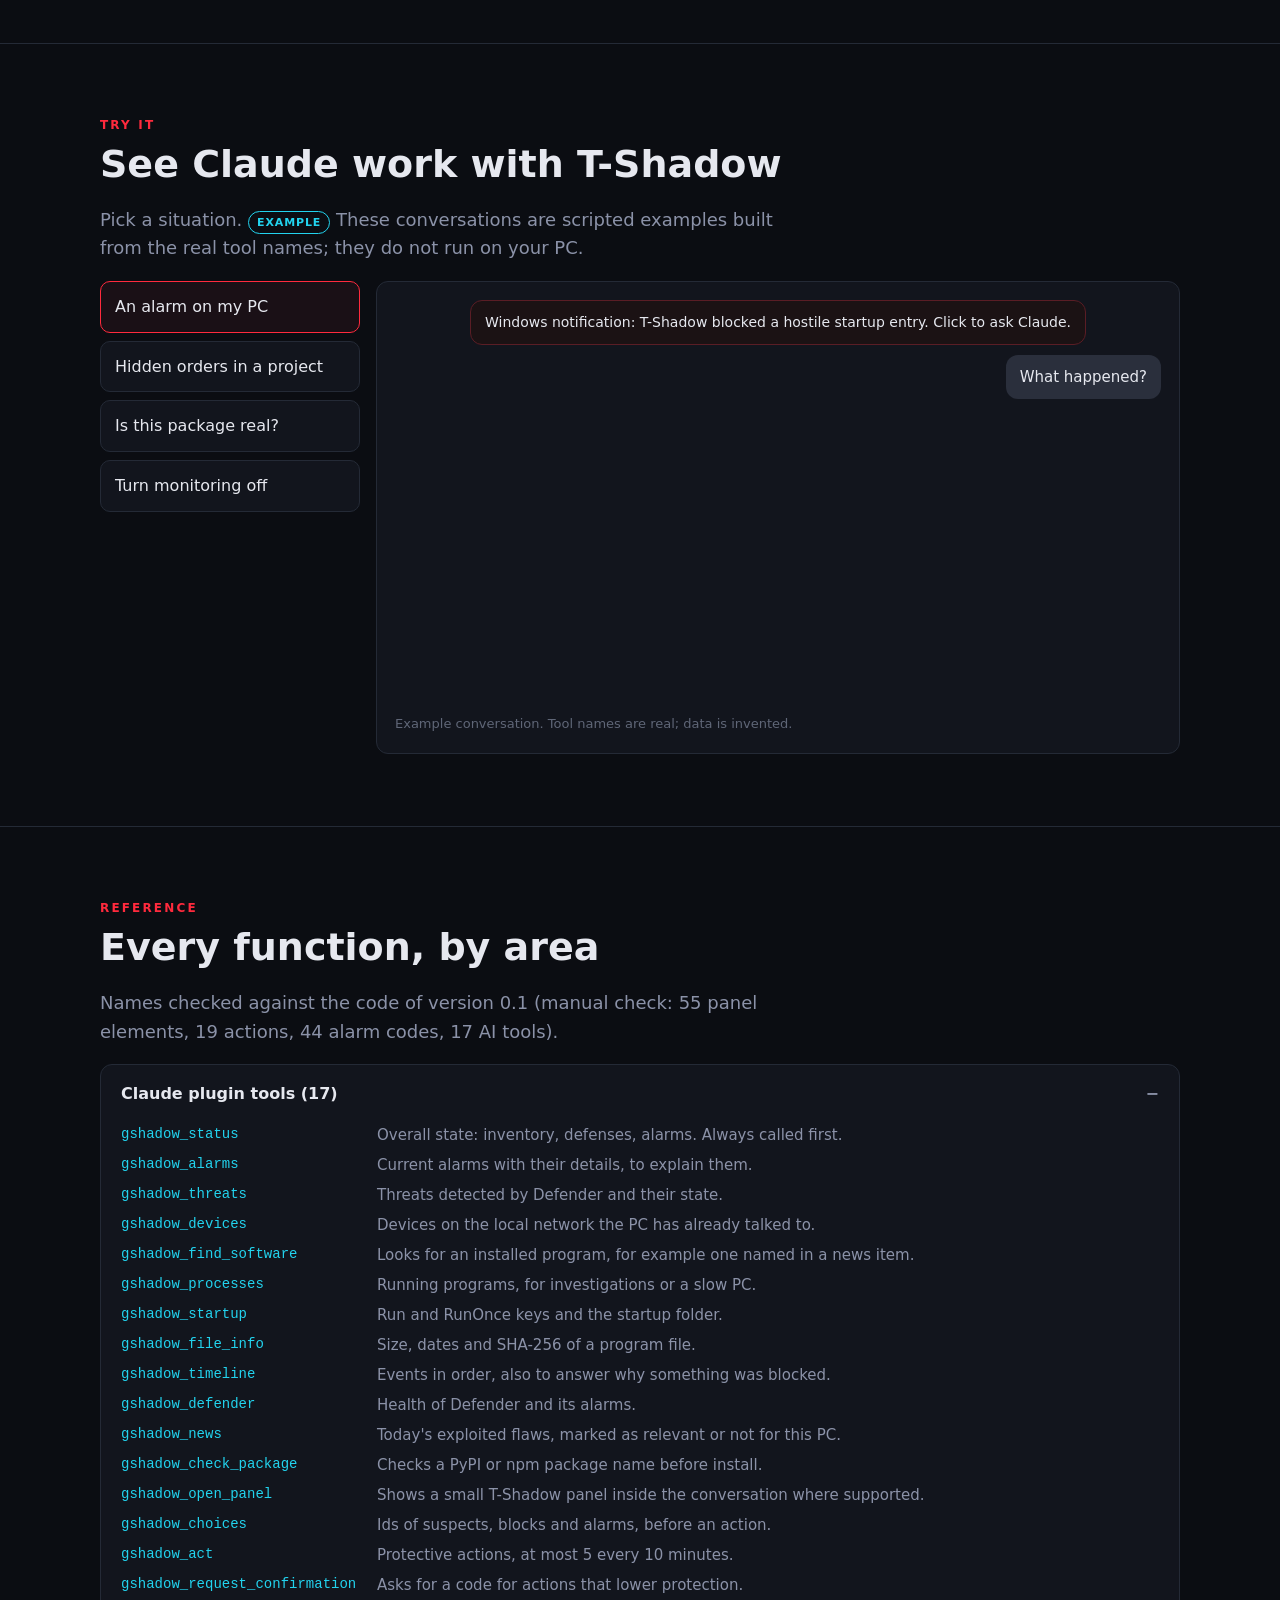
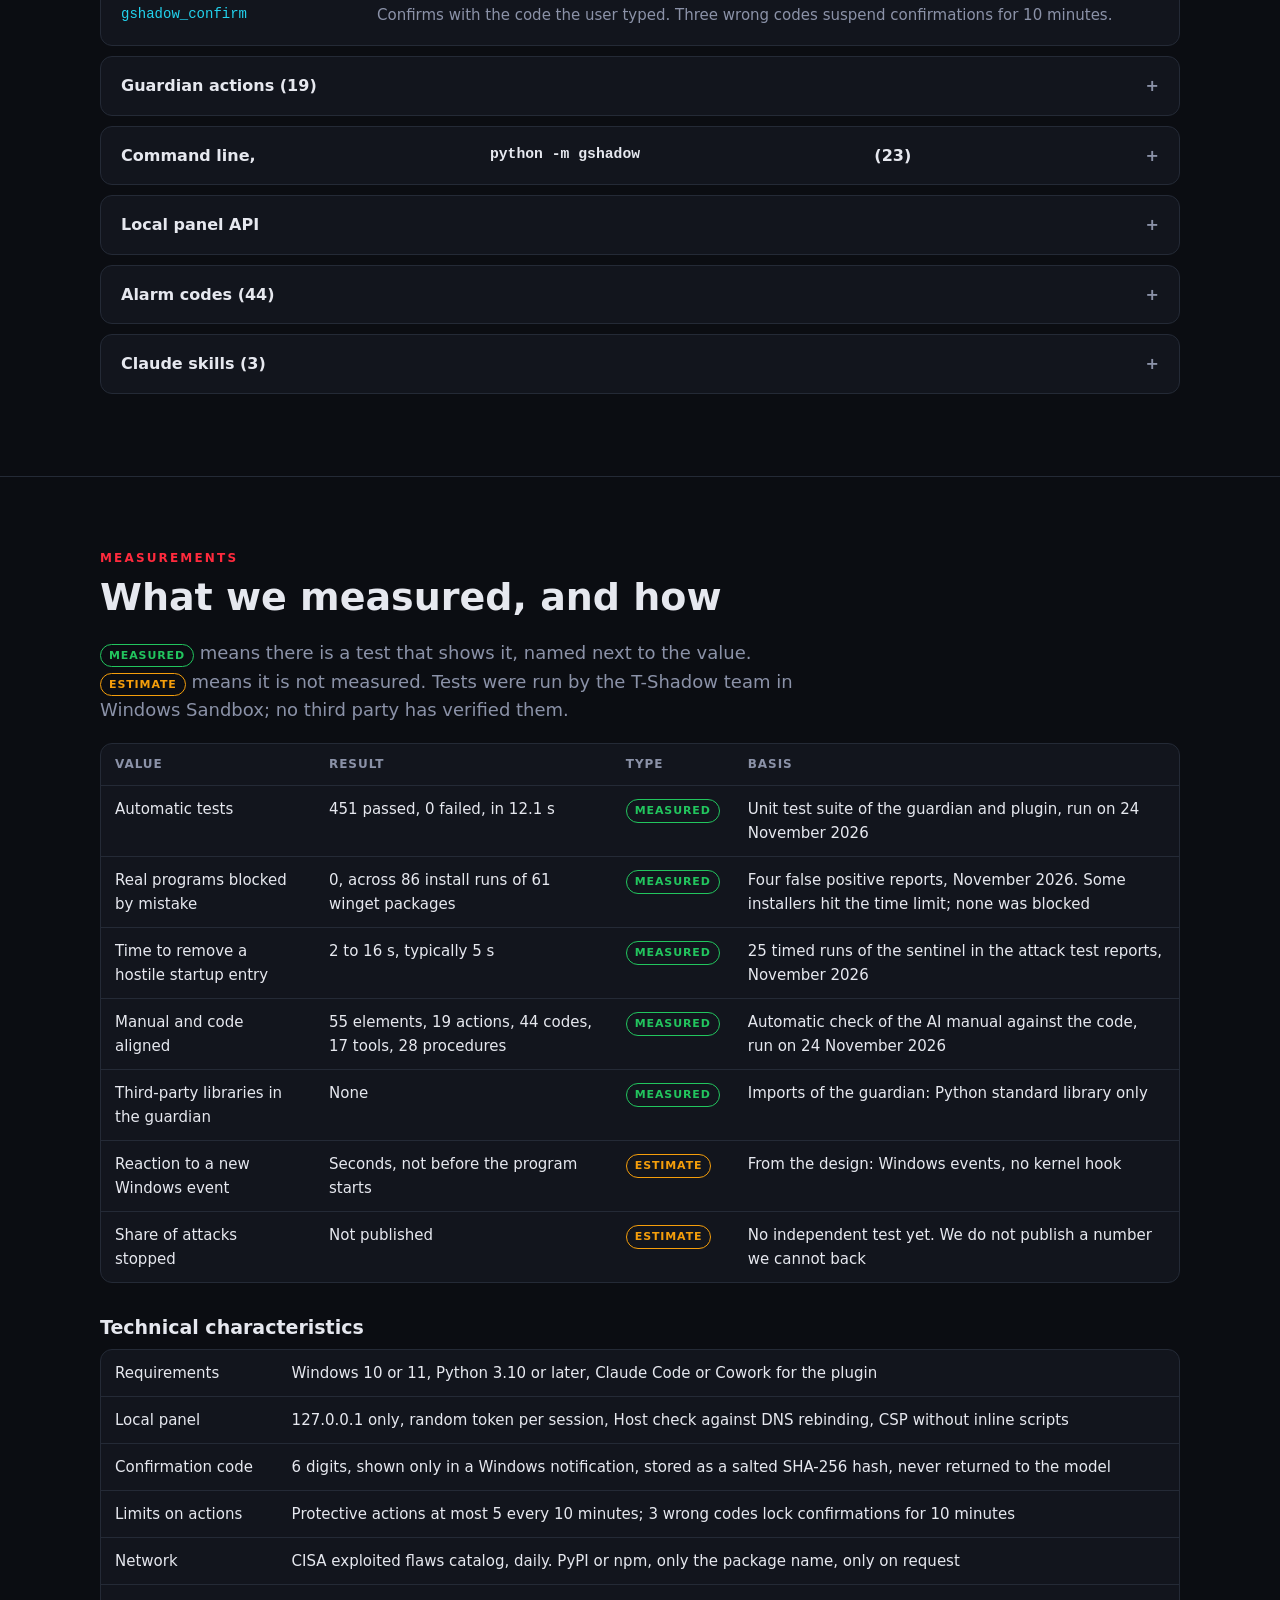
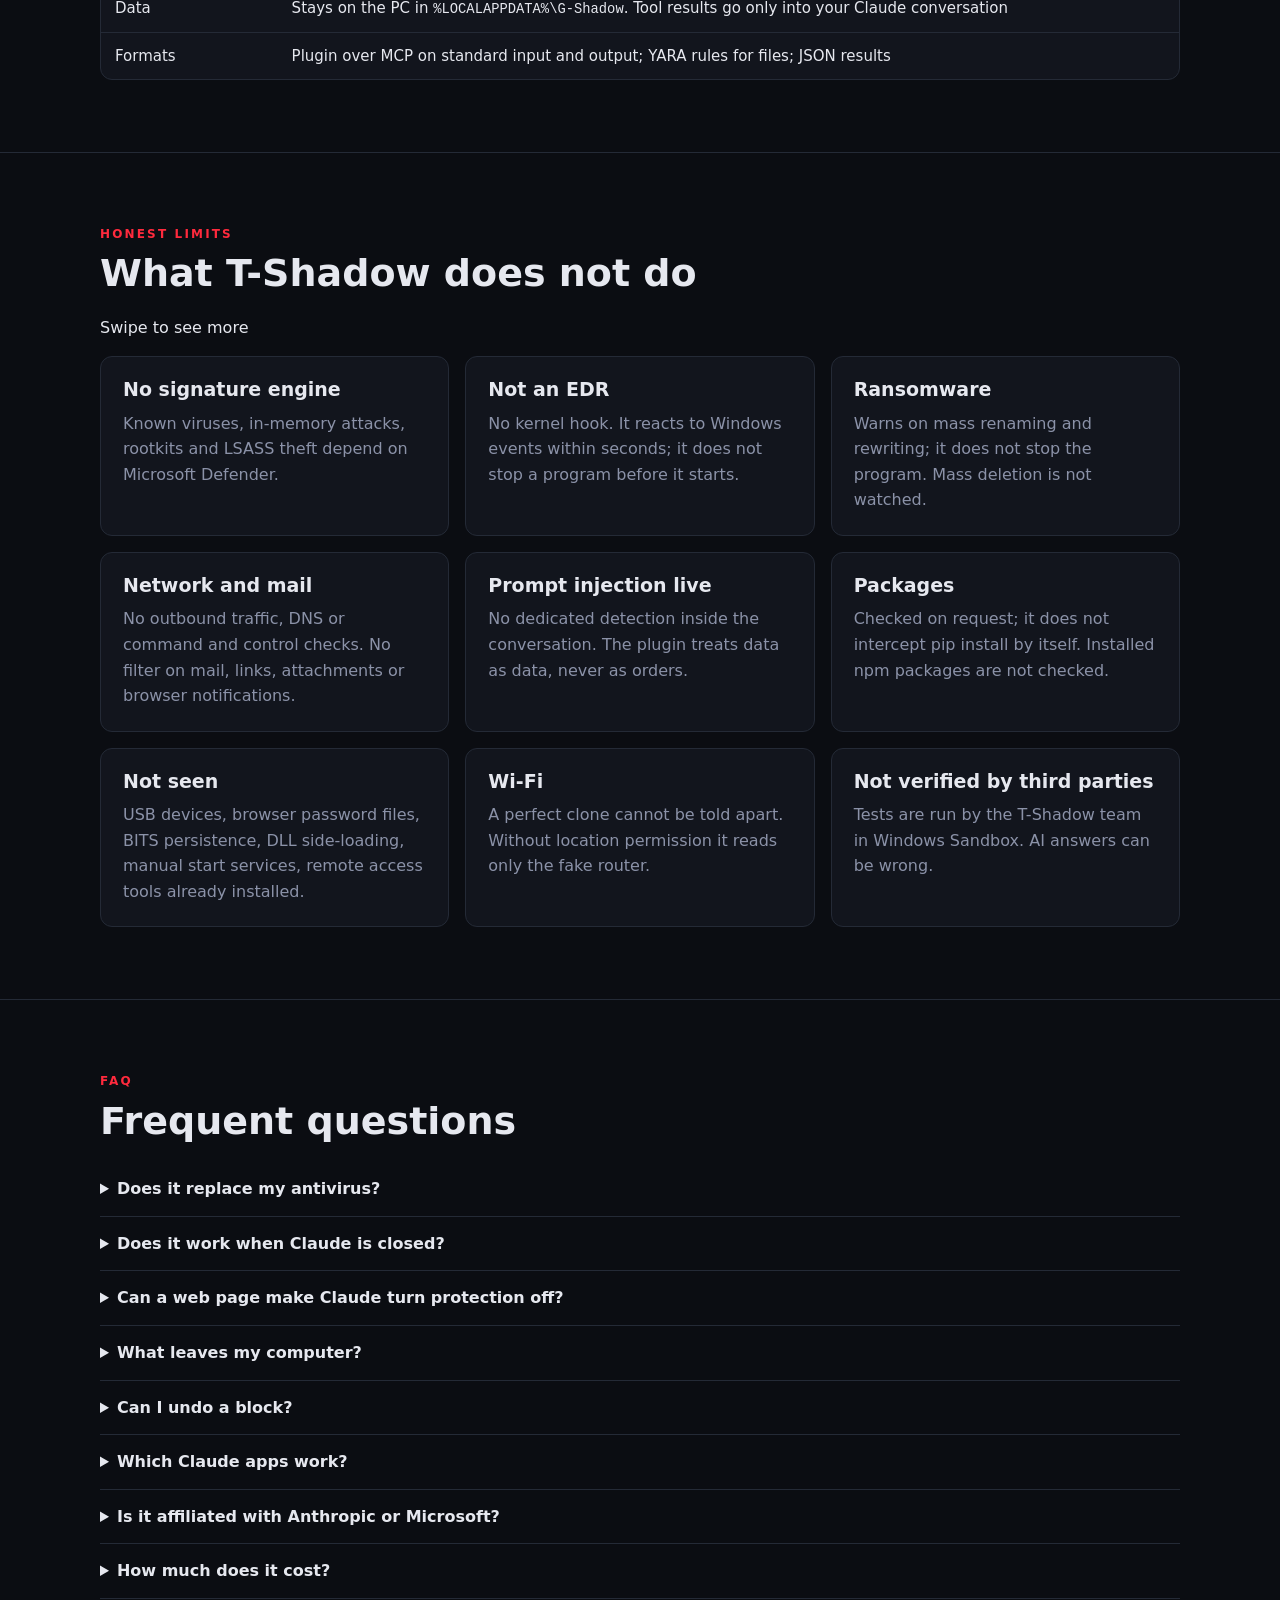
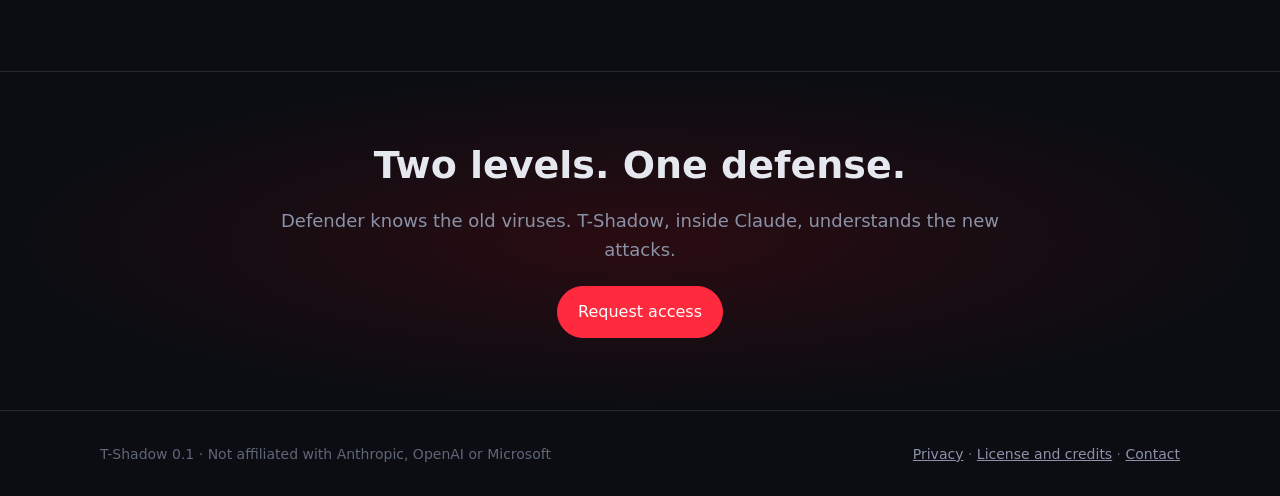
==== commit 1a29f587: "Found by search engines and AI assistants: llms.txt, structured data with every tool, AI crawlers we" ====
--- a/index.html
+++ b/index.html
@@ -17,14 +17,13 @@
 <meta property="og:image:height" content="630">
 <meta name="twitter:card" content="summary_large_image">
 <link rel="stylesheet" href="style.css">
-<script type="application/ld+json">
-{"@context":"https://schema.org","@type":"SoftwareApplication","name":"T-Shadow","applicationCategory":"SecurityApplication","operatingSystem":"Windows 10, Windows 11","softwareVersion":"0.1","url":"https://monili-vlr.github.io/t-shadow/","image":"https://monili-vlr.github.io/t-shadow/og.jpg","description":"Windows security guardian that works inside Claude: watches what changes, blocks with undo, explains every alarm and defends AI assistants. Runs next to Microsoft Defender.","license":"https://monili-vlr.github.io/t-shadow/license.html"}
-</script>
 <style id="mai-home-css">.mai-home{display:inline-flex;align-items:center;gap:7px;padding:5px 12px 5px 6px;border-radius:999px;border:1px solid rgba(128,128,140,.38);background:rgba(128,128,140,.10);color:inherit;font:600 13.5px/1.2 system-ui,-apple-system,"Segoe UI",sans-serif;text-decoration:none;white-space:nowrap;transition:border-color .2s}
 .mai-home:hover{border-color:#A5B4FC;text-decoration:none}
 .mai-home i{width:20px;height:20px;border-radius:6px;display:grid;place-items:center;background:linear-gradient(100deg,#5EEAD4,#A5B4FC 34%,#F0ABFC 66%,#FDBA74);flex:none}
 .mai-home i svg{width:12px;height:12px}</style>
 <link rel="stylesheet" href="https://monili-vlr.github.io/mobile.css">
+<script type="application/ld+json">{"@context": "https://schema.org", "@graph": [{"@type": "Organization", "@id": "https://monili-vlr.github.io/#org", "name": "Monili VLR", "url": "https://monili-vlr.github.io/", "logo": "https://monili-vlr.github.io/favicon.svg", "founder": {"@type": "Person", "name": "Valerio Scorretti"}, "contactPoint": {"@type": "ContactPoint", "contactType": "customer support", "url": "https://monili-vlr.github.io/#contact"}}, {"@type": "SoftwareApplication", "name": "T-Shadow", "applicationCategory": "SecurityApplication", "operatingSystem": "Windows 10, Windows 11", "softwareVersion": "0.1", "url": "https://monili-vlr.github.io/t-shadow/", "image": "https://monili-vlr.github.io/t-shadow/og.jpg", "description": "Windows security guardian that works inside Claude: watches what changes, blocks with undo, explains every alarm and defends AI assistants. Runs next to Microsoft Defender.", "license": "https://monili-vlr.github.io/t-shadow/license.html", "publisher": {"@id": "https://monili-vlr.github.io/#org"}, "author": {"@id": "https://monili-vlr.github.io/#org"}, "featureList": ["gshadow_status: Overall state: inventory, defenses, alarms. Always called first.", "gshadow_alarms: Current alarms with their details, to explain them.", "gshadow_threats: Threats detected by Defender and their state.", "gshadow_devices: Devices on the local network the PC has already talked to.", "gshadow_find_software: Looks for an installed program, for example one named in a news item.", "gshadow_processes: Running programs, for investigations or a slow PC.", "gshadow_startup: Run and RunOnce keys and the startup folder.", "gshadow_file_info: Size, dates and SHA-256 of a program file.", "gshadow_timeline: Events in order, also to answer why something was blocked.", "gshadow_defender: Health of Defender and its alarms.", "gshadow_news: Today's exploited flaws, marked as relevant or not for this PC.", "gshadow_check_package: Checks a PyPI or npm package name before install.", "gshadow_open_panel: Shows a small T-Shadow panel inside the conversation where supported.", "gshadow_choices: Ids of suspects, blocks and alarms, before an action.", "gshadow_act: Protective actions, at most 5 every 10 minutes.", "gshadow_request_confirmation: Asks for a code for actions that lower protection.", "gshadow_confirm: Confirms with the code the user typed. Three wrong codes suspend confirmations for 10 minutes.", "antivirus_rapida: Level 2. Starts a Defender quick scan.", "antivirus_completa: Level 2. Starts a Defender full scan.", "vigilanza_on: Level 2. Turns monitoring on.", "vigilanza_off: Level 3. Turns monitoring off.", "caccia_on: Level 2. Turns AI threat hunting on.", "caccia_off: Level 3. Turns AI threat hunting off.", "caccia_ora: Level 2. Runs a threat hunt now.", "wifi_tunnel: Level 2. Disconnects a risky Wi-Fi or starts the VPN.", "scudo_installa: Level 2. Installs the shield that runs as SYSTEM."]}]}</script>
+<link rel="alternate" type="text/markdown" title="llms.txt" href="https://monili-vlr.github.io/t-shadow/llms.txt">
 </head>
 <body>
 <div class="entra" id="entra" hidden>
